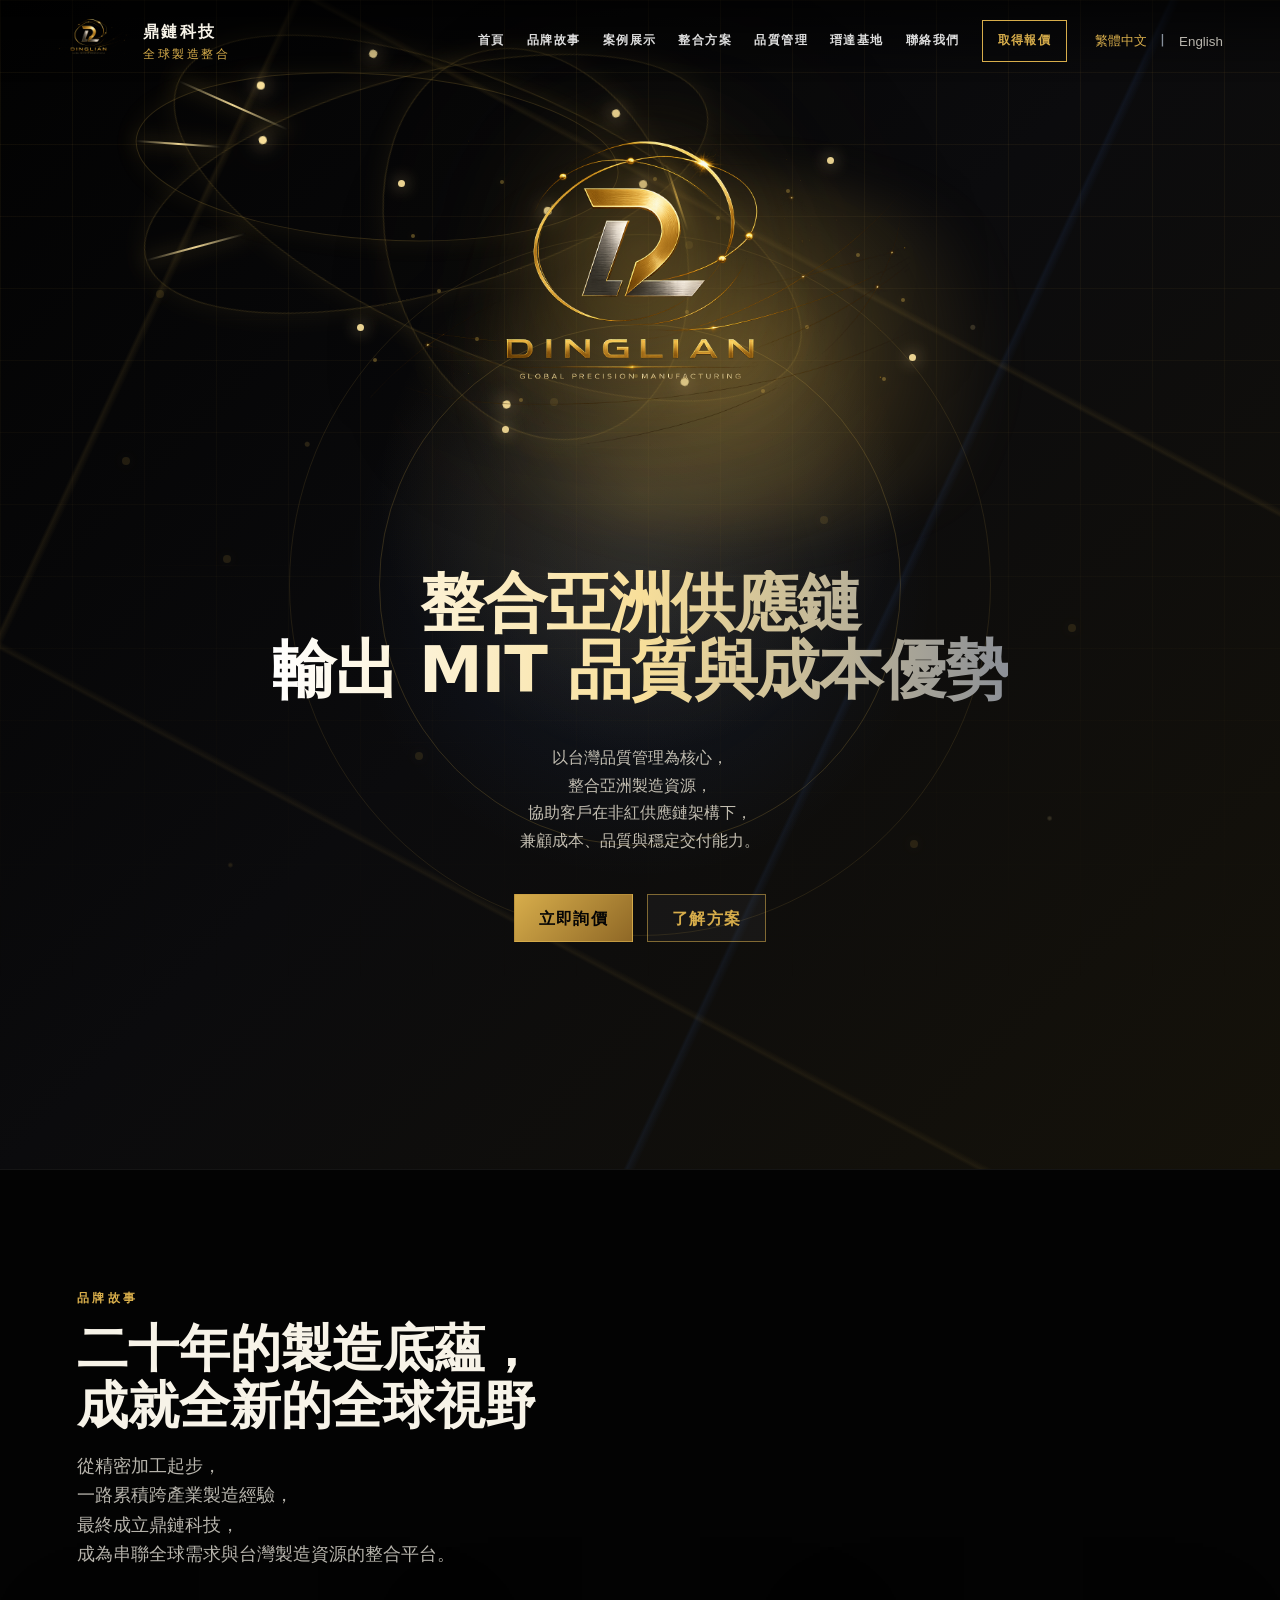
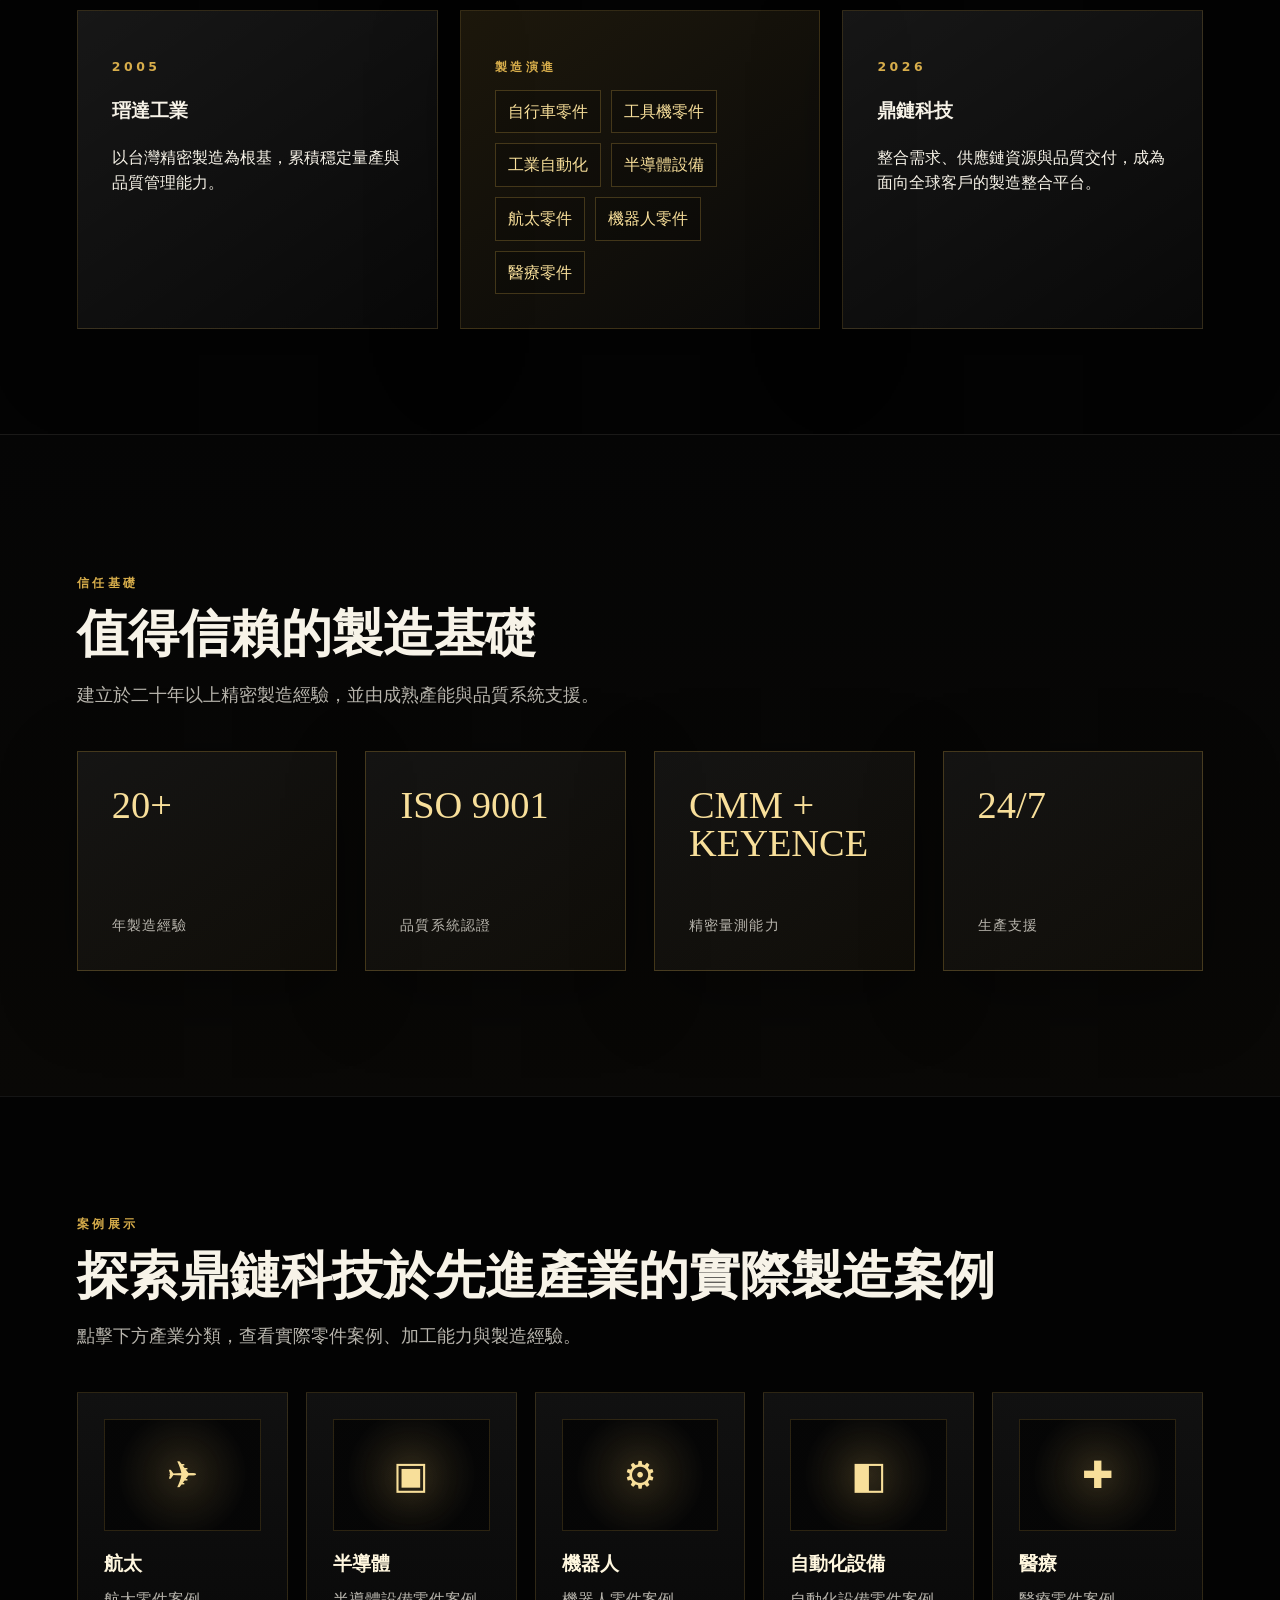
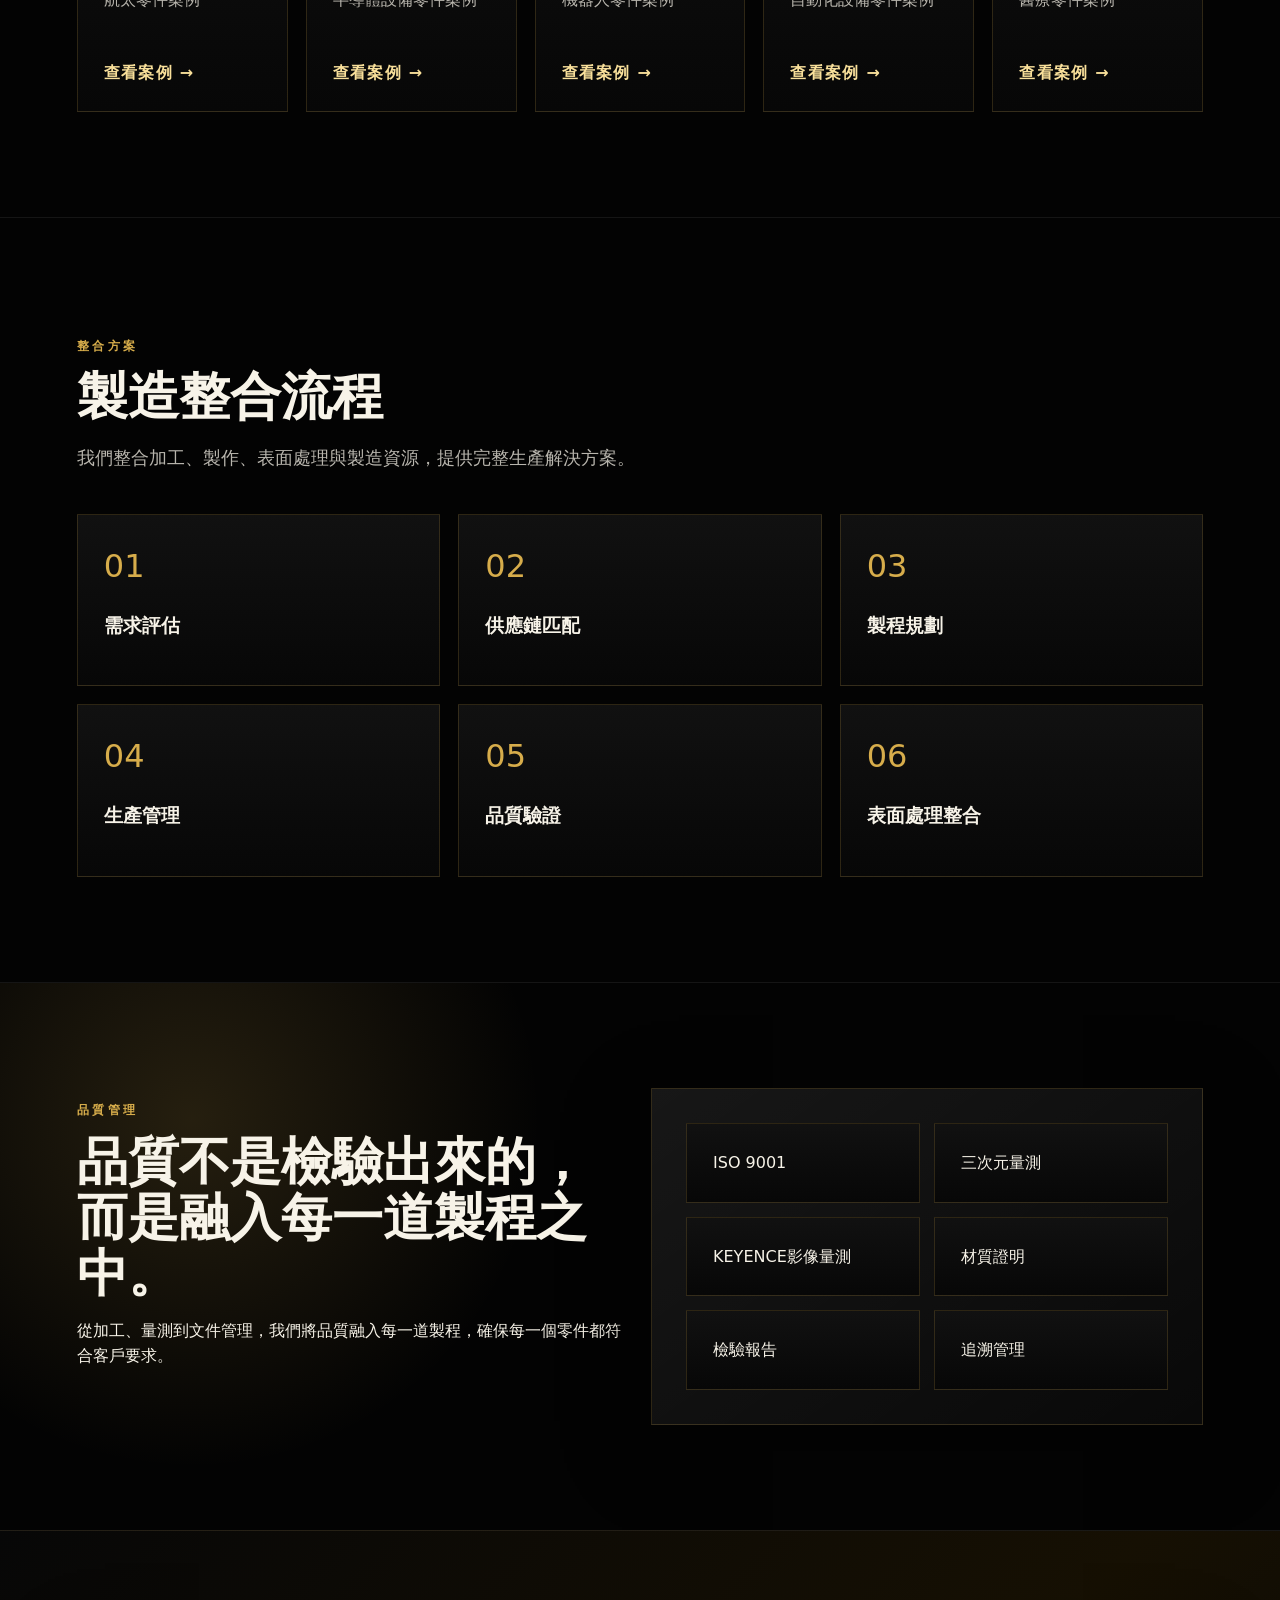
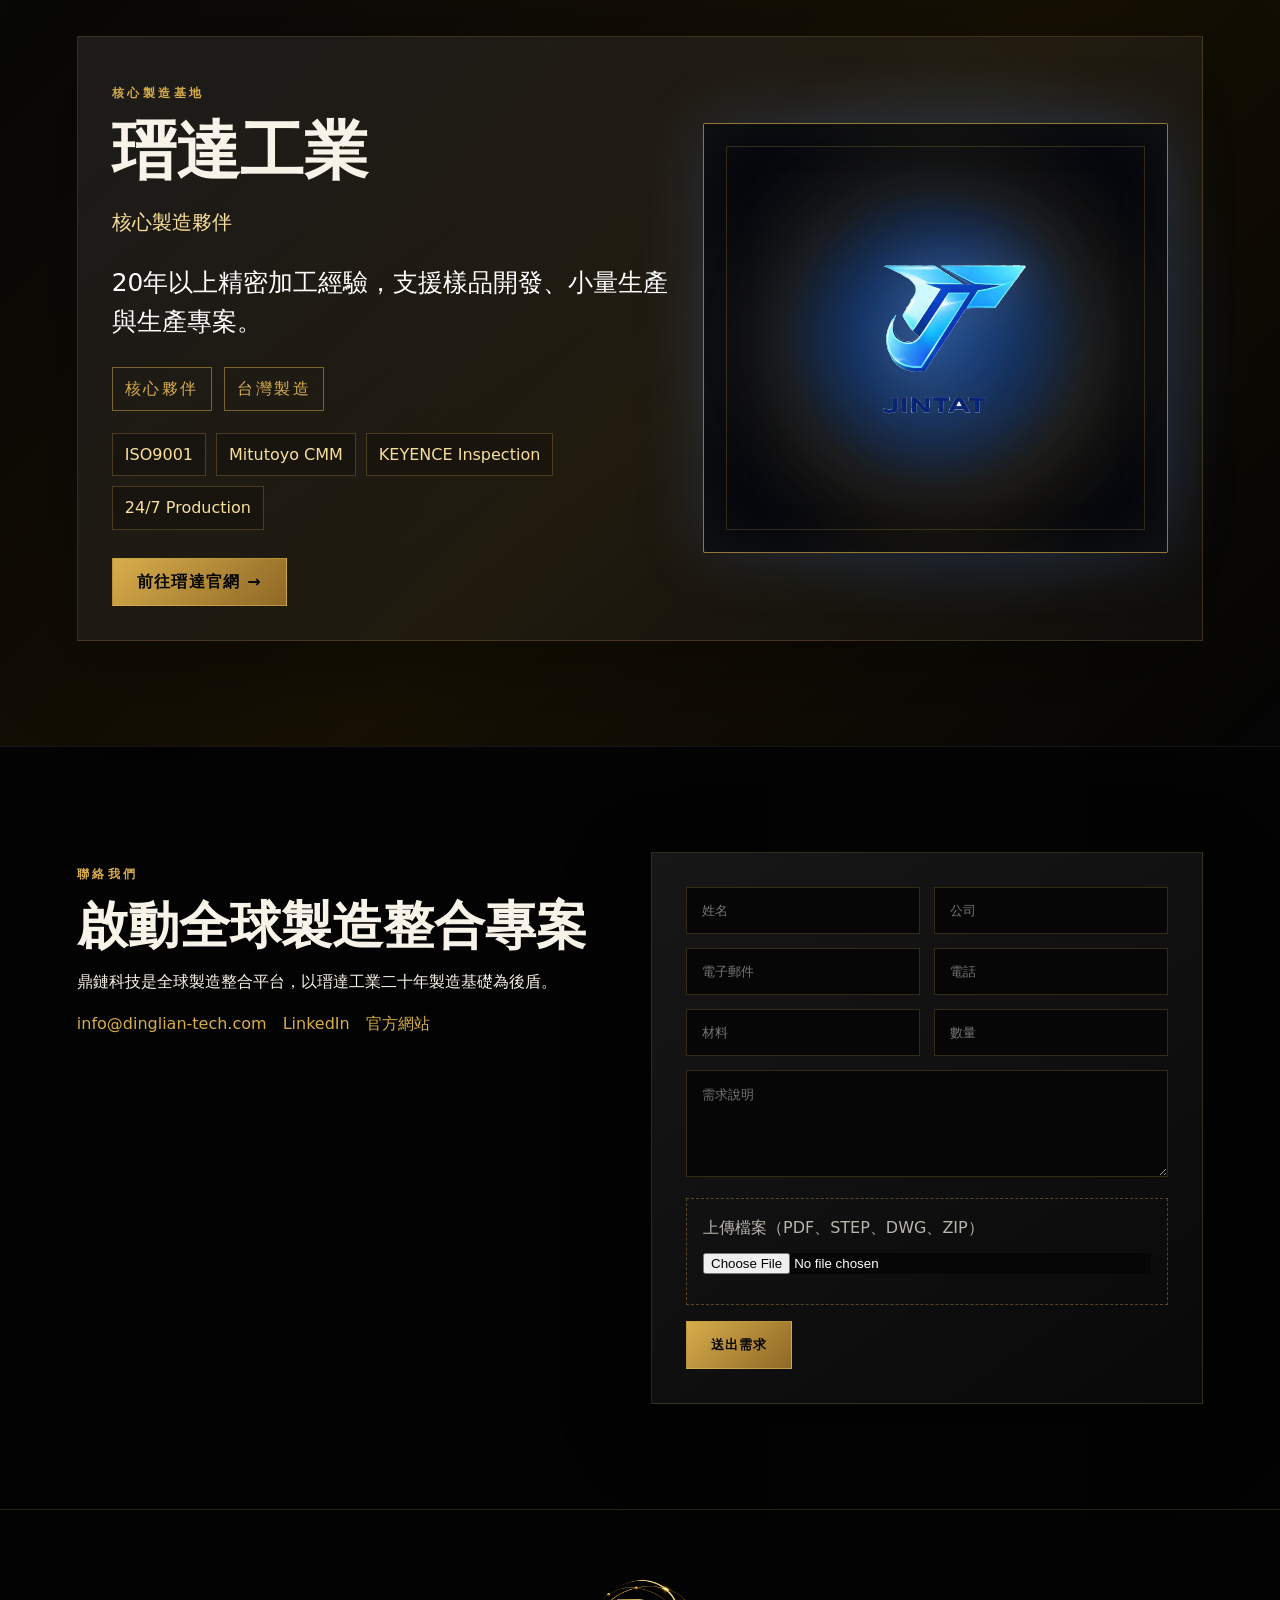
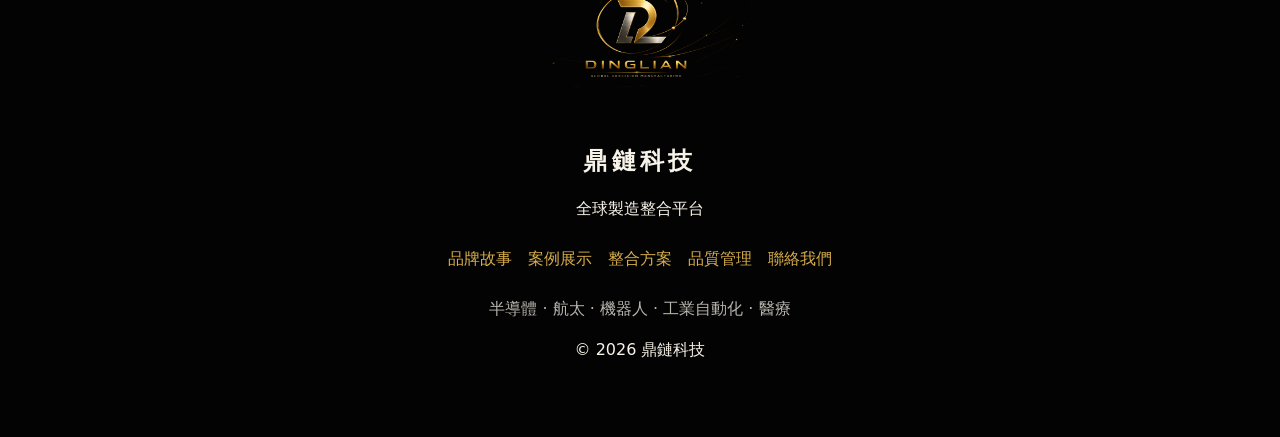
==== index.html @ c97a4f97 "Refine homepage hero logo focus" ====
<!doctype html>
<html lang="zh-Hant">
  <head>
    <meta charset="utf-8" />
    <meta name="viewport" content="width=device-width, initial-scale=1" />
    <title>DINGLIAN TECHNOLOGY | 全球製造整合平台</title>
    <meta
      name="description"
      content="Dinglian Technology is a 全球製造整合平台 connecting global demand with trusted Taiwan precision manufacturing resources for semiconductor, aerospace, robotics, automation and medical industries."
    />
    <meta
      name="keywords"
      content="Precision Manufacturing,Aerospace Components,Semiconductor Equipment Parts,Robotics Parts,CNC Machining,Manufacturing Partner,Taiwan Precision Manufacturing,Global Manufacturing Integration"
    />
    <meta
      property="og:title"
      content="DINGLIAN TECHNOLOGY | 全球製造整合平台"
    />
    <meta
      property="og:description"
      content="Dinglian integrates machining, forging, casting, surface treatment, assembly and quality management through a single project window."
    />
    <meta property="og:image" content="/dinglian-logo.png" />
    <link rel="icon" type="image/png" href="/dinglian-logo.png" />
    <link rel="apple-touch-icon" href="/dinglian-logo.png" />
    <link rel="stylesheet" href="styles.css" />
  </head>
  <body>
    <header class="site-header" id="siteHeader">
      <nav class="navbar" aria-label="Primary navigation">
        <a class="brand" href="#home" aria-label="Dinglian Technology home">
          <img
            src="dinglian-logo.png"
            alt="DINGLIAN TECHNOLOGY 鼎鏈科技 logo"
          />
          <span
            ><strong data-i18n="brand.name">鼎鏈科技</strong
            ><small data-i18n="brand.subname">全球製造整合</small></span
          >
        </a>
        <button
          class="nav-toggle"
          aria-label="Toggle navigation"
          aria-expanded="false"
        >
          ☰
        </button>
        <div class="nav-panel" id="navPanel">
          <a href="#home" data-i18n="nav.home">首頁</a>
          <a href="#story" data-i18n="nav.story">品牌故事</a>
          <a href="#industries" data-i18n="nav.industries">服務產業</a>
          <a href="#solutions" data-i18n="nav.solutions">整合方案</a>
          <a href="#quality" data-i18n="nav.quality">品質管理</a>
          <a href="#jintat-foundation" data-i18n="nav.jintat">瑨達基地</a>
          <a href="#contact" data-i18n="nav.contact">聯絡我們</a>
          <a class="quote-link" href="#contact" data-i18n="nav.quote"
            >取得報價</a
          >
          <div class="language-switcher" aria-label="Language switcher">
            <button class="lang active" data-lang="zh">繁體中文</button
            ><span>|</span><button class="lang" data-lang="en">English</button>
          </div>
        </div>
      </nav>
    </header>

    <main>
      <section class="hero" id="home">
        <div class="hero-grid"></div>
        <div class="network-lines" aria-hidden="true">
          <span></span><span></span><span></span><span></span><span></span
          ><i></i><i></i><i></i><i></i><i></i><i></i><i></i><i></i><i></i
          ><i></i>
        </div>
        <div class="orb orb-one"></div>
        <div class="orb orb-two"></div>
        <div class="hero-content hero-centered reveal">
          <div class="hero-emblem" aria-hidden="true">
            <div class="hero-glow"></div>
            <div class="orbit-ring orbit-ring-a"><span></span></div>
            <div class="orbit-ring orbit-ring-b"><span></span></div>
            <div class="orbit-ring orbit-ring-c"><span></span></div>
            <div class="orbit-ring orbit-ring-d"><span></span></div>
            <div class="logo-particles" aria-hidden="true">
              <span></span><span></span><span></span><span></span><span></span>
              <span></span><span></span><span></span><span></span><span></span>
              <span></span><span></span><span></span><span></span><span></span>
              <span></span><span></span><span></span>
            </div>
            <div class="hero-node node-a"></div>
            <div class="hero-node node-b"></div>
            <div class="hero-node node-c"></div>
            <div class="hero-node node-d"></div>
            <div class="hero-node node-e"></div>
            <img
              class="hero-logo"
              src="dinglian-logo.png"
              alt="DINGLIAN TECHNOLOGY 鼎鏈科技 official logo"
            />
          </div>
          <h1 data-i18n-html="hero.title">整合亞洲供應鏈<br />輸出 MIT 品質與成本優勢</h1>
          <p class="hero-subtitle" data-i18n-html="hero.subtitle">
            以台灣品質管理為核心，<br />整合亞洲製造資源，<br />協助客戶在非紅供應鏈架構下，<br />兼顧成本、品質與穩定交付能力。
          </p>
          <div class="hero-actions">
            <a class="btn btn-primary" href="#contact" data-i18n="hero.quote"
              >取得報價</a
            >
            <a
              class="btn btn-secondary"
              href="#solutions"
              data-i18n="hero.explore"
              >了解方案</a
            >
          </div>
        </div>
      </section>

      <section class="section story" id="story">
        <div class="section-heading reveal">
          <p class="eyebrow" data-i18n="label.story">品牌故事</p>
          <h2 data-i18n-html="story.title">
            二十年的製造底蘊，<br />成就全新的全球視野
          </h2>
          <p data-i18n-html="story.subtitle" class="section-subtitle">
            從精密加工起步，<br />一路累積跨產業製造經驗，<br />最終成立鼎鏈科技，<br />成為串聯全球需求與台灣製造資源的整合平台。
          </p>
        </div>
        <div class="story-cards">
          <article class="glass-panel reveal">
            <p class="eyebrow">2005</p>
            <h3 data-i18n="story.card1Title">瑨達工業</h3>
            <p data-i18n="story.card1">
              以台灣精密製造為根基，累積穩定量產與品質管理能力。
            </p>
          </article>
          <article class="glass-panel story-center reveal">
            <p class="eyebrow" data-i18n="story.centerLabel">製造演進</p>
            <div id="storyTags" class="tag-cloud"></div>
          </article>
          <article class="glass-panel reveal">
            <p class="eyebrow">2026</p>
            <h3 data-i18n="story.card3Title">鼎鏈科技</h3>
            <p data-i18n="story.card3">
              整合需求、供應鏈資源與品質交付，成為面向全球客戶的製造整合平台。
            </p>
          </article>
        </div>
      </section>

      <section class="section trust" id="trust">
        <div class="section-heading reveal">
          <p class="eyebrow" data-i18n="label.trust">信任基礎</p>
          <h2 data-i18n="trust.title">值得信賴的製造基礎</h2>
          <p class="section-subtitle" data-i18n="trust.subtitle">
            建立於二十年以上精密製造經驗，並由成熟產能與品質系統支援。
          </p>
        </div>
        <div class="trust-grid" id="trustGrid"></div>
      </section>
      <section class="section" id="industries">
        <div class="section-heading reveal">
          <p class="eyebrow" data-i18n="label.industries">案例展示</p>
          <h2 data-i18n="industries.title">
            探索鼎鏈科技於先進產業的實際製造案例
          </h2>
          <p class="section-subtitle" data-i18n="industries.copy">
            點擊下方產業分類，查看實際零件案例、加工能力與製造經驗。
          </p>
        </div>
        <div class="card-grid industries-grid" id="industriesGrid"></div>
      </section>
      <section class="section split" id="solutions">
        <div class="section-heading reveal">
          <p class="eyebrow" data-i18n="label.solutions">整合方案</p>
          <h2 data-i18n="solutions.title">製造整合流程</h2>
          <p class="section-subtitle" data-i18n="solutions.copy">
            我們整合加工、製作、表面處理與製造資源，提供完整生產解決方案。
          </p>
        </div>
        <div class="solution-grid" id="solutionGrid"></div>
      </section>
      <section class="section quality" id="quality">
        <div class="quality-copy reveal">
          <p class="eyebrow" data-i18n="label.quality">品質管理</p>
          <h2 data-i18n-html="quality.title">
            品質不是檢驗出來的，<br />而是融入每一道製程之中。
          </h2>
          <p data-i18n="quality.copy">
            從加工、量測到文件管理， 我們將品質融入每一道製程，
            確保每一個零件都符合客戶要求。
          </p>
        </div>
        <div class="quality-list reveal" id="qualityList"></div>
      </section>

      <section class="section base" id="jintat-foundation">
        <div class="base-inner reveal">
          <div class="base-copy">
            <p class="eyebrow" data-i18n="base.label">核心製造基地</p>
            <h2 data-i18n="base.name">瑨達工業</h2>
            <p class="base-subtitle" data-i18n="base.subtitle">
              鼎鏈科技核心製造夥伴
            </p>
            <p class="base-statement" data-i18n-html="base.statement">
              20年以上精密加工經驗，<br />支援樣品開發、小量生產與量產交付。
            </p>
            <div class="base-meta">
              <span data-i18n="base.est">核心夥伴</span
              ><span data-i18n="base.country">台灣製造</span>
            </div>
            <div class="base-badges" id="baseList"></div>
            <a
              class="btn btn-primary"
              href="https://reurl.cc/Ablp6E"
              target="_blank"
              rel="noopener"
              data-i18n="base.button"
              >了解瑨達工業 →</a
            >
          </div>
          <a
            class="base-logo-panel foundation-panel foundation-logo-showcase"
            href="https://reurl.cc/Ablp6E"
            target="_blank"
            rel="noopener"
            aria-label="Visit Jintat Foundation"
          >
            <img
              src="assets/images/jintat-logo.png"
              alt=""
              loading="lazy"
            />
          </a>
        </div>
      </section>
      <section class="section contact" id="contact">
        <div class="contact-copy reveal">
          <p class="eyebrow" data-i18n="label.contact">聯絡我們</p>
          <h2 data-i18n="contact.title">啟動全球製造整合專案</h2>
          <p data-i18n="contact.copy">
            鼎鏈科技是全球製造整合平台，以瑨達工業二十年製造基礎為後盾。
          </p>
          <div class="contact-links">
            <a href="mailto:info@dinglian-tech.com">info@dinglian-tech.com</a
            ><a href="https://www.linkedin.com/" target="_blank" rel="noopener"
              >LinkedIn</a
            ><a href="#home" data-i18n="contact.website">官方網站</a>
          </div>
        </div>
        <form class="quote-form reveal">
          <div class="form-row">
            <input required data-placeholder="form.name" /><input
              data-placeholder="form.company"
            />
          </div>
          <div class="form-row">
            <input type="email" required data-placeholder="form.email" /><input
              data-placeholder="form.phone"
            />
          </div>
          <div class="form-row">
            <input data-placeholder="form.material" /><input
              data-placeholder="form.quantity"
            />
          </div>
          <textarea rows="5" data-placeholder="form.message"></textarea
          ><label class="file-input"
            ><span data-i18n="form.upload">上傳檔案（PDF、STEP、DWG、ZIP）</span
            ><input type="file" accept=".pdf,.step,.stp,.dwg,.zip" /></label
          ><button
            class="btn btn-primary"
            type="submit"
            data-i18n="contact.submit"
          >
            送出需求
          </button>
        </form>
      </section>
    </main>
    <footer class="footer">
      <div>
        <img src="dinglian-logo.png" alt="DINGLIAN TECHNOLOGY 鼎鏈科技 logo" />
        <h2 data-i18n="footer.brand">鼎鏈科技</h2>
        <p data-i18n="footer.message">全球製造整合平台</p>
      </div>
      <nav class="footer-nav" aria-label="Footer navigation">
        <a href="#story" data-i18n="nav.story">品牌故事</a
        ><a href="#industries" data-i18n="nav.industries">服務產業</a
        ><a href="#solutions" data-i18n="nav.solutions">整合方案</a
        ><a href="#quality" data-i18n="nav.quality">品質管理</a
        ><a href="#contact" data-i18n="nav.contact">聯絡我們</a>
      </nav>
      <p class="footer-industries" data-i18n="footer.industries">
        半導體 · 航太 · 機器人 · 工業自動化 · 醫療
      </p>
      <p data-i18n="footer.copyright">© 2026 鼎鏈科技</p>
    </footer>
    <script src="script.js"></script>
  </body>
</html>
---- styles.css ----
:root {
  --black: #030303;
  --panel: #0b0b0d;
  --gold: #d7ad4b;
  --gold2: #f8df9a;
  --blue: #4e8cff;
  --steel: #87909c;
  --text: #f7f3e8;
  --muted: #b8b5ad;
}
* {
  box-sizing: border-box;
}
html {
  scroll-behavior: smooth;
}
body {
  margin: 0;
  background: var(--black);
  color: var(--text);
  font-family:
    Inter,
    ui-sans-serif,
    system-ui,
    -apple-system,
    "Noto Sans TC",
    "Microsoft JhengHei",
    sans-serif;
  line-height: 1.6;
}
a {
  color: inherit;
  text-decoration: none;
}
.site-header {
  position: fixed;
  inset: 0 0 auto;
  z-index: 50;
  transition: 0.35s;
  background: linear-gradient(180deg, rgba(0, 0, 0, 0.64), transparent);
}
.site-header.scrolled {
  background: rgba(0, 0, 0, 0.96);
  border-bottom: 1px solid rgba(215, 173, 75, 0.22);
  backdrop-filter: blur(18px);
}
.navbar {
  height: 82px;
  display: flex;
  align-items: center;
  justify-content: space-between;
  padding: 0 clamp(18px, 4vw, 64px);
}
.brand {
  display: flex;
  align-items: center;
  gap: 14px;
  letter-spacing: 0.14em;
}
.brand img {
  width: 54px;
  height: 54px;
  object-fit: contain;
}
.brand small {
  display: block;
  color: var(--gold);
  font-size: 0.72rem;
  letter-spacing: 0.22em;
}
.nav-panel {
  display: flex;
  align-items: center;
  gap: 22px;
  font-size: 0.75rem;
  font-weight: 700;
  letter-spacing: 0.12em;
}
.nav-panel a {
  color: #ddd;
  transition: 0.2s;
}
.nav-panel a:hover,
.quote-link {
  color: var(--gold) !important;
}
.quote-link {
  border: 1px solid var(--gold);
  padding: 10px 15px;
}
.language-switcher {
  display: flex;
  gap: 7px;
  align-items: center;
  color: var(--steel);
}
.lang {
  border: 0;
  background: transparent;
  color: var(--muted);
  cursor: pointer;
}
.lang.active {
  color: var(--gold);
}
.nav-toggle {
  display: none;
}
.hero {
  min-height: 100vh;
  position: relative;
  display: grid;
  grid-template-columns: 1.02fr 0.98fr;
  align-items: center;
  overflow: hidden;
  padding: 130px clamp(22px, 6vw, 92px) 70px;
  background:
    radial-gradient(
      circle at 78% 38%,
      rgba(78, 140, 255, 0.12),
      transparent 22%
    ),
    radial-gradient(
      circle at 74% 50%,
      rgba(215, 173, 75, 0.2),
      transparent 31%
    ),
    linear-gradient(135deg, #020202 0%, #0b0b0d 48%, #15120a 100%);
}
.hero-grid {
  position: absolute;
  inset: 0;
  background-image:
    linear-gradient(rgba(215, 173, 75, 0.07) 1px, transparent 1px),
    linear-gradient(90deg, rgba(215, 173, 75, 0.07) 1px, transparent 1px);
  background-size: 72px 72px;
  mask-image: linear-gradient(to bottom, black, transparent 86%);
}
.network-lines {
  position: absolute;
  inset: 8% 3% 7% 38%;
  opacity: 0.9;
}
.network-lines span {
  position: absolute;
  height: 1px;
  background: linear-gradient(
    90deg,
    transparent,
    rgba(215, 173, 75, 0.75),
    rgba(78, 140, 255, 0.38),
    transparent
  );
  transform-origin: left;
  animation: flow 6s linear infinite;
}
.network-lines span:nth-child(1) {
  width: 56%;
  top: 23%;
  left: 6%;
  transform: rotate(18deg);
}
.network-lines span:nth-child(2) {
  width: 68%;
  top: 48%;
  left: 0;
  transform: rotate(-8deg);
  animation-delay: -2s;
}
.network-lines span:nth-child(3) {
  width: 48%;
  top: 66%;
  left: 22%;
  transform: rotate(22deg);
  animation-delay: -4s;
}
.network-lines span:nth-child(4) {
  width: 44%;
  top: 36%;
  left: 38%;
  transform: rotate(62deg);
  animation-delay: -1s;
}
.network-lines i {
  position: absolute;
  width: 8px;
  height: 8px;
  border-radius: 50%;
  background: var(--gold);
  box-shadow:
    0 0 18px var(--gold),
    0 0 30px rgba(78, 140, 255, 0.42);
}
.network-lines i:nth-of-type(1) {
  top: 20%;
  left: 7%;
}
.network-lines i:nth-of-type(2) {
  top: 31%;
  left: 42%;
}
.network-lines i:nth-of-type(3) {
  top: 47%;
  left: 13%;
}
.network-lines i:nth-of-type(4) {
  top: 43%;
  left: 66%;
}
.network-lines i:nth-of-type(5) {
  top: 67%;
  left: 30%;
}
.network-lines i:nth-of-type(6) {
  top: 76%;
  left: 74%;
}
@keyframes flow {
  0% {
    filter: brightness(0.8);
    opacity: 0.42;
  }
  50% {
    filter: brightness(1.7);
    opacity: 1;
  }
  100% {
    filter: brightness(0.8);
    opacity: 0.42;
  }
}
.orb {
  position: absolute;
  border: 1px solid rgba(215, 173, 75, 0.2);
  border-radius: 50%;
}
.orb-one {
  width: 42vw;
  height: 42vw;
  right: -12vw;
  top: 12vh;
}
.orb-two {
  width: 24vw;
  height: 24vw;
  left: 52vw;
  bottom: 8vh;
}
.hero-content,
.hero-visual,
.section {
  position: relative;
}
.hero-logo {
  width: min(360px, 54vw);
  filter: drop-shadow(0 0 34px rgba(215, 173, 75, 0.28));
  margin-bottom: 22px;
}
.eyebrow {
  color: var(--gold);
  letter-spacing: 0.28em;
  text-transform: uppercase;
  font-size: 0.78rem;
  font-weight: 800;
}
.hero h1 {
  max-width: 900px;
  font-size: clamp(3rem, 6.6vw, 7.4rem);
  line-height: 0.92;
  margin: 12px 0;
  background: linear-gradient(90deg, #fff, var(--gold2), #8b8f96);
  -webkit-background-clip: text;
  color: transparent;
}
.hero-subtitle {
  font-size: clamp(1.05rem, 1.55vw, 1.45rem);
  color: #ddd;
  max-width: 720px;
}
.btn {
  display: inline-flex;
  align-items: center;
  justify-content: center;
  min-height: 48px;
  padding: 0 24px;
  border: 1px solid rgba(215, 173, 75, 0.55);
  font-weight: 800;
  letter-spacing: 0.08em;
  text-transform: uppercase;
}
.btn-primary {
  background: linear-gradient(135deg, var(--gold), #8f6826);
  color: #050505;
}
.btn-secondary {
  background: rgba(255, 255, 255, 0.04);
  color: var(--gold);
}
.hero-actions {
  display: flex;
  gap: 14px;
  flex-wrap: wrap;
}
.network-core {
  width: min(440px, 80vw);
  aspect-ratio: 1;
  border: 1px solid rgba(215, 173, 75, 0.35);
  border-radius: 50%;
  background: radial-gradient(
    circle,
    rgba(215, 173, 75, 0.18),
    rgba(255, 255, 255, 0.03) 38%,
    rgba(78, 140, 255, 0.06)
  );
  box-shadow:
    inset 0 0 90px rgba(215, 173, 75, 0.12),
    0 0 80px rgba(0, 0, 0, 0.8);
  display: grid;
  place-items: center;
}
.network-core span {
  position: absolute;
  border: 1px solid rgba(215, 173, 75, 0.34);
  border-radius: 50%;
  inset: 12%;
}
.network-core span:nth-child(2) {
  inset: 27%;
  border-color: rgba(78, 140, 255, 0.32);
}
.network-core span:nth-child(3) {
  inset: 43%;
  background: var(--gold);
  box-shadow: 0 0 30px var(--gold);
}
.network-core span:nth-child(4) {
  width: 72%;
  height: 1px;
  background: linear-gradient(90deg, transparent, var(--gold), transparent);
  border: 0;
  transform: rotate(28deg);
}
.spec {
  position: absolute;
  color: var(--gold2);
  font-size: 0.75rem;
  letter-spacing: 0.18em;
}
.spec-a {
  top: 24%;
  right: 8%;
}
.spec-b {
  bottom: 25%;
  right: 4%;
}
.spec-c {
  left: 5%;
  bottom: 34%;
}
.section {
  padding: 105px clamp(22px, 6vw, 92px);
  border-top: 1px solid rgba(255, 255, 255, 0.07);
}
.section-heading {
  max-width: 920px;
  margin-bottom: 42px;
}
.section h2 {
  font-size: clamp(2rem, 4vw, 4rem);
  line-height: 1.1;
  margin: 0;
}
.section-subtitle {
  color: var(--muted);
  font-size: 1.14rem;
  max-width: 760px;
}
.story-cards,
.contact,
.quality,
.base-inner {
  display: grid;
  grid-template-columns: repeat(3, 1fr);
  gap: 22px;
}
.glass-panel,
.quality-list,
.quote-form,
.base-inner {
  background: linear-gradient(
    145deg,
    rgba(255, 255, 255, 0.08),
    rgba(255, 255, 255, 0.025)
  );
  border: 1px solid rgba(215, 173, 75, 0.18);
  box-shadow: 0 24px 80px rgba(0, 0, 0, 0.35);
  padding: 34px;
}
.story-center {
  background: linear-gradient(
    145deg,
    rgba(215, 173, 75, 0.12),
    rgba(255, 255, 255, 0.025)
  );
}
.tag-cloud {
  display: flex;
  flex-wrap: wrap;
  gap: 10px;
}
.tag-cloud span,
.base-badges span {
  border: 1px solid rgba(215, 173, 75, 0.26);
  color: var(--gold2);
  padding: 8px 12px;
  background: rgba(0, 0, 0, 0.22);
}
.trust {
  background: linear-gradient(180deg, #050505, #090806);
}
.trust-grid,
.card-grid,
.solution-grid,
.gallery-grid {
  display: grid;
  grid-template-columns: repeat(4, 1fr);
  gap: 18px;
}
.trust-card,
.industry-card,
.solution-card,
.gallery-card,
.process-step,
.quality-item {
  border: 1px solid rgba(215, 173, 75, 0.18);
  background: linear-gradient(180deg, #111, #070707);
  padding: 26px;
  min-height: 170px;
  position: relative;
  overflow: hidden;
}
.trust-card {
  min-height: 180px;
  display: flex;
  flex-direction: column;
  justify-content: space-between;
}
.trust-card strong {
  font-size: clamp(2rem, 3vw, 3.2rem);
  color: var(--gold2);
  line-height: 1;
}
.trust-card span {
  color: var(--muted);
  letter-spacing: 0.08em;
  text-transform: uppercase;
}
.card-grid {
  grid-template-columns: repeat(5, 1fr);
}
.industry-card:before,
.gallery-card:before {
  content: "";
  position: absolute;
  inset: auto -20% -40% 20%;
  height: 90px;
  background: linear-gradient(
    90deg,
    transparent,
    rgba(215, 173, 75, 0.18),
    transparent
  );
  transform: rotate(-12deg);
}
.icon {
  font-size: 2rem;
  color: var(--gold);
}
.muted {
  color: var(--muted);
}
.solution-grid {
  grid-template-columns: repeat(3, 1fr);
}
.quality {
  grid-template-columns: 1fr 1fr;
  background: radial-gradient(
    circle at 15% 25%,
    rgba(215, 173, 75, 0.16),
    transparent 30%
  );
}
.quality-list {
  display: grid;
  grid-template-columns: repeat(2, 1fr);
  gap: 14px;
}
.quality-item {
  min-height: auto;
}
.base {
  background:
    radial-gradient(
      circle at 75% 50%,
      rgba(78, 140, 255, 0.18),
      transparent 28%
    ),
    linear-gradient(135deg, #070707, #161003 55%, #050505);
}
.base-inner {
  grid-template-columns: 1.1fr 0.9fr;
  align-items: center;
  max-width: 1180px;
  margin: auto;
}
.base-copy h2 {
  font-size: clamp(2.8rem, 5vw, 5.2rem);
}
.base-subtitle {
  color: var(--gold2);
  font-size: 1.25rem;
}
.base-statement {
  font-size: 1.55rem;
  color: #fff;
}
.base-meta {
  display: flex;
  gap: 12px;
  margin: 22px 0;
}
.base-meta span {
  border: 1px solid rgba(215, 173, 75, 0.5);
  padding: 8px 12px;
  color: var(--gold);
  letter-spacing: 0.16em;
}
.base-badges {
  display: flex;
  gap: 10px;
  flex-wrap: wrap;
  margin-bottom: 28px;
}
.base-logo-panel {
  border: 1px solid rgba(215, 173, 75, 0.42);
  background: linear-gradient(
    145deg,
    rgba(8, 14, 28, 0.88),
    rgba(255, 255, 255, 0.035)
  );
  box-shadow:
    0 0 70px rgba(78, 140, 255, 0.18),
    inset 0 0 60px rgba(215, 173, 75, 0.08);
  padding: 44px;
  text-align: center;
}
.base-logo-panel img {
  width: min(330px, 70%);
  filter: drop-shadow(0 0 28px rgba(78, 140, 255, 0.35));
}
.gallery-grid {
  grid-template-columns: repeat(4, 1fr);
}
.gallery-card {
  min-height: 230px;
  display: flex;
  align-items: end;
}
.process-track {
  display: grid;
  grid-template-columns: repeat(7, 1fr);
  gap: 12px;
}
.process-step {
  min-height: 150px;
}
.process-step strong {
  display: block;
  color: var(--gold);
  font-size: 1.8rem;
}
.contact {
  grid-template-columns: 1fr 1fr;
}
.contact-links,
.footer-nav {
  display: flex;
  gap: 16px;
  flex-wrap: wrap;
}
.contact-links a,
.footer-nav a {
  color: var(--gold);
}
input,
textarea {
  width: 100%;
  background: #060606;
  border: 1px solid rgba(215, 173, 75, 0.22);
  color: #fff;
  padding: 15px;
  margin-bottom: 14px;
}
.form-row {
  display: grid;
  grid-template-columns: 1fr 1fr;
  gap: 14px;
}
.file-input {
  display: block;
  border: 1px dashed rgba(215, 173, 75, 0.36);
  padding: 16px;
  margin-bottom: 16px;
  color: var(--muted);
}
.file-input input {
  margin-top: 12px;
  border: 0;
  padding: 0;
}
.footer {
  text-align: center;
  padding: 58px 20px;
  border-top: 1px solid rgba(215, 173, 75, 0.18);
  background: #030303;
}
.footer img {
  width: 96px;
}
.footer h2 {
  letter-spacing: 0.18em;
  margin-bottom: 0;
}
.footer-nav {
  justify-content: center;
  margin: 24px 0;
}
.footer-industries {
  color: var(--muted);
}
.reveal {
  opacity: 0;
  transform: translateY(24px);
  transition:
    opacity 0.7s,
    transform 0.7s;
}
.reveal.visible {
  opacity: 1;
  transform: none;
}
@media (max-width: 1050px) {
  .nav-toggle {
    display: block;
    background: transparent;
    color: var(--gold);
    border: 1px solid var(--gold);
    font-size: 1.4rem;
  }
  .nav-panel {
    position: absolute;
    top: 82px;
    left: 0;
    right: 0;
    background: #050505;
    display: none;
    flex-direction: column;
    padding: 24px;
  }
  .nav-panel.open {
    display: flex;
  }
  .hero,
  .quality,
  .contact,
  .base-inner {
    grid-template-columns: 1fr;
  }
  .story-cards,
  .trust-grid,
  .card-grid,
  .gallery-grid {
    grid-template-columns: repeat(2, 1fr);
  }
  .solution-grid,
  .process-track {
    grid-template-columns: repeat(2, 1fr);
  }
  .network-lines {
    inset: 30% 2% 5% 5%;
    opacity: 0.45;
  }
}
@media (max-width: 640px) {
  .navbar {
    height: 72px;
  }
  .brand span {
    display: none;
  }
  .hero {
    padding-top: 110px;
  }
  .story-cards,
  .trust-grid,
  .card-grid,
  .solution-grid,
  .gallery-grid,
  .process-track,
  .quality-list,
  .form-row {
    grid-template-columns: 1fr;
  }
  .section {
    padding: 76px 20px;
  }
  .hero-logo {
    width: 240px;
  }
  .network-core {
    width: 72vw;
  }
  .language-switcher {
    margin-top: 8px;
  }
}

/* V6 brand restoration refinements */
.hero {
  display: flex;
  align-items: center;
  justify-content: center;
  text-align: center;
  min-height: 100vh;
  background:
    radial-gradient(
      circle at 50% 42%,
      rgba(215, 173, 75, 0.2),
      transparent 28%
    ),
    radial-gradient(
      circle at 50% 50%,
      rgba(78, 140, 255, 0.1),
      transparent 34%
    ),
    linear-gradient(135deg, #020202 0%, #0b0b0d 48%, #15120a 100%);
}
.hero-centered {
  width: min(1120px, 94vw);
  margin: auto;
  display: flex;
  flex-direction: column;
  align-items: center;
  z-index: 3;
}
.hero-logo {
  width: clamp(300px, 38vh, 460px);
  max-width: 78vw;
  margin-bottom: 18px;
}
.hero h1 {
  font-size: clamp(2.8rem, 6vw, 6.8rem);
  text-transform: none;
}
.hero-subtitle {
  max-width: 720px;
  font-size: clamp(1.15rem, 1.7vw, 1.55rem);
}
.hero-actions {
  justify-content: center;
}
.network-lines {
  inset: 8% 6%;
  opacity: 0.95;
}
.network-lines span:nth-child(5) {
  position: absolute;
  width: 62%;
  top: 58%;
  left: 18%;
  transform: rotate(-38deg);
  height: 1px;
  background: linear-gradient(
    90deg,
    transparent,
    rgba(215, 173, 75, 0.62),
    rgba(78, 140, 255, 0.25),
    transparent
  );
  animation: flow 7s linear infinite;
}
.network-lines i:nth-of-type(7) {
  top: 15%;
  left: 54%;
}
.network-lines i:nth-of-type(8) {
  top: 83%;
  left: 45%;
}
.network-lines i:nth-of-type(9) {
  top: 54%;
  left: 88%;
}
.network-lines i:nth-of-type(10) {
  top: 37%;
  left: 4%;
}
.orb-one {
  width: 58vh;
  height: 58vh;
  right: auto;
  left: 50%;
  top: 50%;
  transform: translate(-50%, -50%);
}
.orb-two {
  width: 78vh;
  height: 78vh;
  left: 50%;
  bottom: auto;
  top: 50%;
  transform: translate(-50%, -50%);
  border-color: rgba(215, 173, 75, 0.12);
}
.trust {
  padding-top: 125px;
  padding-bottom: 125px;
}
.trust-grid {
  gap: 28px;
}
.trust-card {
  min-height: 220px;
  padding: 34px;
  border-color: rgba(215, 173, 75, 0.26);
  background: linear-gradient(
    145deg,
    rgba(255, 255, 255, 0.055),
    rgba(215, 173, 75, 0.035)
  );
  box-shadow: 0 22px 70px rgba(0, 0, 0, 0.35);
}
.trust-card strong {
  font-family: Georgia, serif;
  font-weight: 500;
}
.trust-card span {
  font-size: 0.86rem;
}
.base-logo-panel {
  background:
    radial-gradient(
      circle at 50% 42%,
      rgba(78, 140, 255, 0.2),
      transparent 38%
    ),
    linear-gradient(145deg, rgba(5, 8, 16, 0.96), rgba(18, 15, 8, 0.88));
  border: 1px solid rgba(215, 173, 75, 0.58);
  border-radius: 2px;
}
.base-logo-panel img {
  mix-blend-mode: screen;
  background: transparent;
}
@media (max-width: 1050px) {
  .hero {
    display: flex;
  }
  .hero-logo {
    width: min(380px, 72vw);
  }
}

/* V7 hero-only restoration: premium global orbit animation */
.hero {
  min-height: 118vh;
  padding-top: 150px;
  padding-bottom: 110px;
  isolation: isolate;
}
.hero::before,
.hero::after {
  content: "";
  position: absolute;
  inset: 0;
  pointer-events: none;
  z-index: 1;
}
.hero::before {
  background:
    radial-gradient(
      circle at 24% 38%,
      rgba(215, 173, 75, 0.16) 0 2px,
      transparent 3px
    ),
    radial-gradient(
      circle at 76% 28%,
      rgba(248, 223, 154, 0.16) 0 2px,
      transparent 3px
    ),
    radial-gradient(
      circle at 18% 74%,
      rgba(215, 173, 75, 0.13) 0 1px,
      transparent 3px
    ),
    radial-gradient(
      circle at 82% 70%,
      rgba(248, 223, 154, 0.15) 0 1px,
      transparent 3px
    );
  animation: particleDrift 18s ease-in-out infinite alternate;
}
.hero::after {
  background:
    linear-gradient(
      115deg,
      transparent 16%,
      rgba(215, 173, 75, 0.13) 16.2%,
      transparent 16.6%,
      transparent 64%,
      rgba(78, 140, 255, 0.1) 64.2%,
      transparent 64.7%
    ),
    linear-gradient(
      28deg,
      transparent 28%,
      rgba(215, 173, 75, 0.1) 28.2%,
      transparent 28.55%,
      transparent 72%,
      rgba(215, 173, 75, 0.12) 72.2%,
      transparent 72.55%
    );
  opacity: 0.72;
  animation: networkBreath 12s ease-in-out infinite;
}
.hero-centered {
  padding-top: clamp(34px, 6vh, 74px);
}
.hero-emblem {
  width: clamp(480px, 62vh, 740px);
  max-width: min(90vw, 760px);
  aspect-ratio: 1;
  position: relative;
  display: grid;
  place-items: center;
  margin: clamp(12px, 3vh, 34px) auto clamp(18px, 3vh, 34px);
  z-index: 4;
}
.hero-glow {
  position: absolute;
  inset: 17%;
  border-radius: 50%;
  background: radial-gradient(
    circle,
    rgba(215, 173, 75, 0.34),
    rgba(215, 173, 75, 0.08) 44%,
    transparent 70%
  );
  filter: blur(18px);
  animation: logoAura 5.8s ease-in-out infinite;
}
.hero-emblem .hero-logo {
  width: 61%;
  max-width: none;
  margin: 0;
  position: relative;
  z-index: 5;
  filter: drop-shadow(0 0 34px rgba(215, 173, 75, 0.42))
    drop-shadow(0 0 62px rgba(0, 0, 0, 0.8));
}
.orbit-ring {
  position: absolute;
  border: 1px solid rgba(215, 173, 75, 0.28);
  border-radius: 50%;
  transform-style: preserve-3d;
  z-index: 2;
}
.orbit-ring::before,
.orbit-ring::after {
  content: "";
  position: absolute;
  width: 8px;
  height: 8px;
  border-radius: 50%;
  background: var(--gold2);
  box-shadow:
    0 0 18px rgba(248, 223, 154, 0.95),
    0 0 38px rgba(215, 173, 75, 0.45);
  animation: nodePulse 3.8s ease-in-out infinite;
}
.orbit-ring::before {
  top: 9%;
  left: 24%;
}
.orbit-ring::after {
  right: 13%;
  bottom: 22%;
  animation-delay: -1.7s;
}
.orbit-ring span {
  position: absolute;
  top: 50%;
  left: -2px;
  width: 18%;
  height: 2px;
  border-radius: 999px;
  background: linear-gradient(
    90deg,
    transparent,
    rgba(248, 223, 154, 0.95),
    transparent
  );
  box-shadow: 0 0 18px rgba(215, 173, 75, 0.62);
  animation: lightTravel 4.8s linear infinite;
}
.orbit-ring-a {
  inset: 6%;
  transform: rotateX(64deg) rotateZ(-18deg);
  animation: orbitRotateA 28s linear infinite;
}
.orbit-ring-b {
  inset: 13%;
  border-color: rgba(248, 223, 154, 0.2);
  transform: rotateX(58deg) rotateY(18deg) rotateZ(34deg);
  animation: orbitRotateB 34s linear infinite reverse;
}
.orbit-ring-b span {
  animation-duration: 6.2s;
  animation-delay: -2s;
}
.orbit-ring-c {
  inset: 22%;
  border-color: rgba(78, 140, 255, 0.16);
  transform: rotateX(68deg) rotateY(-22deg) rotateZ(74deg);
  animation: orbitRotateC 42s linear infinite;
}
.orbit-ring-c span {
  animation-duration: 7.4s;
  animation-delay: -3.1s;
}
.hero-node {
  position: absolute;
  width: 7px;
  height: 7px;
  border-radius: 50%;
  background: rgba(248, 223, 154, 0.95);
  box-shadow:
    0 0 16px rgba(248, 223, 154, 0.9),
    0 0 34px rgba(215, 173, 75, 0.38);
  z-index: 3;
  animation: nodePulse 4.4s ease-in-out infinite;
}
.node-a {
  top: 18%;
  left: 15%;
}
.node-b {
  top: 12%;
  right: 22%;
  animation-delay: -1.1s;
}
.node-c {
  right: 10%;
  bottom: 34%;
  animation-delay: -2.4s;
}
.node-d {
  bottom: 15%;
  left: 30%;
  animation-delay: -3.2s;
}
.node-e {
  left: 9%;
  bottom: 42%;
  animation-delay: -1.8s;
}
.network-lines i {
  animation: nodePulse 4.8s ease-in-out infinite;
}
.network-lines span {
  animation-name: flow, lineDrift;
  animation-duration: 6s, 16s;
  animation-timing-function: linear, ease-in-out;
  animation-iteration-count: infinite;
  animation-direction: normal, alternate;
}
@keyframes orbitRotateA {
  from {
    transform: rotateX(64deg) rotateZ(-18deg);
  }
  to {
    transform: rotateX(64deg) rotateZ(342deg);
  }
}
@keyframes orbitRotateB {
  from {
    transform: rotateX(58deg) rotateY(18deg) rotateZ(34deg);
  }
  to {
    transform: rotateX(58deg) rotateY(18deg) rotateZ(394deg);
  }
}
@keyframes orbitRotateC {
  from {
    transform: rotateX(68deg) rotateY(-22deg) rotateZ(74deg);
  }
  to {
    transform: rotateX(68deg) rotateY(-22deg) rotateZ(434deg);
  }
}
@keyframes lightTravel {
  from {
    transform: rotate(0deg) translateX(0);
    opacity: 0.2;
  }
  45% {
    opacity: 1;
  }
  to {
    transform: rotate(360deg) translateX(0);
    opacity: 0.2;
  }
}
@keyframes nodePulse {
  0%,
  100% {
    transform: scale(0.72);
    opacity: 0.45;
  }
  50% {
    transform: scale(1.18);
    opacity: 1;
  }
}
@keyframes logoAura {
  0%,
  100% {
    opacity: 0.58;
    transform: scale(0.98);
  }
  50% {
    opacity: 0.9;
    transform: scale(1.04);
  }
}
@keyframes particleDrift {
  from {
    transform: translate3d(-1.2%, 0.6%, 0);
    opacity: 0.54;
  }
  to {
    transform: translate3d(1.4%, -1%, 0);
    opacity: 0.9;
  }
}
@keyframes networkBreath {
  0%,
  100% {
    opacity: 0.34;
  }
  50% {
    opacity: 0.74;
  }
}
@keyframes lineDrift {
  from {
    margin-left: -8px;
  }
  to {
    margin-left: 12px;
  }
}
@media (max-width: 1050px) {
  .hero {
    min-height: 112vh;
  }
  .hero-emblem {
    width: min(620px, 92vw);
  }
}
@media (max-width: 640px) {
  .hero {
    min-height: 108vh;
    padding-top: 116px;
  }
  .hero-emblem {
    width: min(430px, 94vw);
    margin-top: 8px;
  }
}

/* Critical hero logo fix: enlarge only the logo image, keep orbit scale unchanged */
.hero-emblem {
  margin: clamp(36px, 6vh, 84px) auto clamp(-8px, 0.4vh, 6px);
}
.hero-emblem .hero-logo {
  width: 118%;
}

/* Critical V8 fix: force the actual logo image to desktop focal-point height only */
.hero-emblem .hero-logo {
  width: auto;
  height: clamp(280px, 32vh, 350px);
  max-width: none;
  transform: translateY(36px);
}
.hero-emblem {
  margin-bottom: clamp(-56px, -4vh, -32px);
}

/* Jintat Foundation logo presentation refinement */
.base-logo-panel {
  position: relative;
  overflow: hidden;
  border: 1px solid rgba(215, 173, 75, 0.68);
  background:
    radial-gradient(
      circle at 50% 46%,
      rgba(78, 140, 255, 0.24),
      transparent 42%
    ),
    linear-gradient(145deg, rgba(4, 7, 14, 0.98), rgba(16, 12, 5, 0.92));
}
.base-logo-panel::before {
  content: "";
  position: absolute;
  inset: 18%;
  border-radius: 50%;
  background: rgba(78, 140, 255, 0.16);
  filter: blur(32px);
  pointer-events: none;
}
.base-logo-panel img {
  position: relative;
  z-index: 1;
  width: min(360px, 76%);
  max-height: 230px;
  object-fit: contain;
  background: transparent;
  border: 0;
  mix-blend-mode: normal;
  filter: drop-shadow(0 0 30px rgba(78, 140, 255, 0.3))
    drop-shadow(0 0 18px rgba(215, 173, 75, 0.18));
}

/* V9 brand-first hero refinement: logo image dominance without enlarging orbits */
.hero {
  padding-top: 112px;
  padding-bottom: 92px;
}
.hero-centered {
  padding-top: 0;
}
.hero-emblem {
  margin: clamp(10px, 2vh, 24px) auto clamp(-30px, -2vh, -14px);
}
.hero-emblem .hero-logo {
  width: 480px;
  max-width: 42vw;
  height: auto;
  transform: translateY(28px);
}
.hero-wordmark {
  margin: 0 0 2px;
  color: #fff7df;
  font-size: clamp(1.65rem, 3.2vw, 3.6rem);
  font-weight: 800;
  letter-spacing: 0.36em;
  text-indent: 0.36em;
  line-height: 1;
  text-shadow: 0 0 28px rgba(215, 173, 75, 0.28);
}
.brand img {
  height: 52px;
  width: auto;
}
.footer img {
  width: 220px;
  max-width: 72vw;
}
@media (max-width: 640px) {
  .hero-emblem .hero-logo {
    width: min(380px, 78vw);
    max-width: 78vw;
  }
  .hero-wordmark {
    font-size: clamp(1.25rem, 7vw, 2rem);
  }
}

/* Jintat manufacturing-foundation panel: no standalone logo image */
.foundation-panel {
  text-align: left;
  min-height: 430px;
  display: flex;
  flex-direction: column;
  justify-content: center;
  gap: 18px;
}
.foundation-panel::after {
  content: "";
  position: absolute;
  inset: 22px;
  border: 1px solid rgba(215, 173, 75, 0.18);
  pointer-events: none;
}
.foundation-kicker {
  margin: 0;
  color: var(--gold);
  letter-spacing: 0.28em;
  text-transform: uppercase;
  font-size: 0.78rem;
  font-weight: 800;
}
.foundation-panel h3 {
  margin: 0;
  max-width: 520px;
  font-size: clamp(2.2rem, 4.2vw, 4.8rem);
  line-height: 0.95;
  letter-spacing: 0.08em;
  color: #fff7df;
  text-shadow: 0 0 34px rgba(215, 173, 75, 0.18);
}
.foundation-since {
  width: fit-content;
  border: 1px solid rgba(215, 173, 75, 0.5);
  color: var(--gold2);
  padding: 8px 13px;
  letter-spacing: 0.16em;
  text-transform: uppercase;
  background: rgba(0, 0, 0, 0.28);
}
.foundation-statement {
  max-width: 460px;
  margin: 0;
  color: var(--muted);
  font-size: 1.05rem;
}
.foundation-capabilities {
  display: grid;
  grid-template-columns: repeat(2, minmax(0, 1fr));
  gap: 10px;
  margin-top: 10px;
}
.foundation-capabilities span {
  border: 1px solid rgba(215, 173, 75, 0.24);
  background: linear-gradient(
    135deg,
    rgba(255, 255, 255, 0.06),
    rgba(78, 140, 255, 0.05)
  );
  color: #f6edd7;
  padding: 12px 14px;
  min-height: 52px;
  display: flex;
  align-items: center;
  font-size: 0.88rem;
  letter-spacing: 0.04em;
}
@media (max-width: 640px) {
  .foundation-panel {
    min-height: 0;
  }
  .foundation-capabilities {
    grid-template-columns: 1fr;
  }
}

/* Case study entry cards */
#industries .section-heading {
  max-width: 980px;
}
#industries .section-subtitle {
  margin-top: 18px;
}
.industries-grid {
  align-items: stretch;
}
.case-card {
  min-height: 320px;
  display: flex;
  flex-direction: column;
  gap: 18px;
  cursor: pointer;
  text-decoration: none;
  transition:
    transform 0.28s ease,
    border-color 0.28s ease,
    box-shadow 0.28s ease,
    background 0.28s ease;
}
.case-card:hover {
  transform: translateY(-8px);
  border-color: rgba(215, 173, 75, 0.78);
  background:
    radial-gradient(
      circle at 70% 18%,
      rgba(215, 173, 75, 0.18),
      transparent 34%
    ),
    linear-gradient(180deg, #151108, #070707);
  box-shadow:
    0 28px 88px rgba(0, 0, 0, 0.42),
    0 0 28px rgba(215, 173, 75, 0.12);
}
.case-thumb {
  min-height: 112px;
  display: grid;
  place-items: center;
  border: 1px solid rgba(215, 173, 75, 0.18);
  background: radial-gradient(
    circle at center,
    rgba(215, 173, 75, 0.12),
    rgba(5, 5, 5, 0.92) 68%
  );
}
.case-thumb span {
  color: var(--gold2);
  font-size: 2.35rem;
  filter: drop-shadow(0 0 18px rgba(215, 173, 75, 0.2));
}
.case-body {
  display: grid;
  gap: 8px;
}
.case-en {
  color: var(--gold2);
  font-size: 0.72rem;
  font-weight: 800;
  letter-spacing: 0.18em;
  text-transform: uppercase;
}
.case-card h3 {
  margin: 0;
  color: #fff7df;
  font-size: clamp(1.2rem, 1.5vw, 1.55rem);
}
.case-card .muted {
  margin: 0;
  line-height: 1.55;
}
.case-cta {
  margin-top: auto;
  color: var(--gold2);
  font-weight: 800;
  letter-spacing: 0.08em;
  transition: transform 0.25s ease;
}
.case-card:hover .case-cta {
  transform: translateX(8px);
}
@media (max-width: 640px) {
  .industries-grid {
    display: flex;
    grid-template-columns: none;
    gap: 16px;
    overflow-x: auto;
    padding: 6px 2px 18px;
    scroll-snap-type: x mandatory;
    -webkit-overflow-scrolling: touch;
  }
  .industries-grid .case-card {
    flex: 0 0 82%;
    min-height: 300px;
    scroll-snap-align: start;
  }
}

/* Jintat brand identity showcase: right panel is logo-only, not duplicate content */
.foundation-logo-showcase {
  min-height: 430px;
  align-items: center;
  justify-content: center;
  text-align: center;
  padding: clamp(42px, 6vw, 72px);
  background:
    radial-gradient(
      circle at 50% 50%,
      rgba(43, 125, 255, 0.3) 0%,
      rgba(43, 125, 255, 0.16) 26%,
      rgba(215, 173, 75, 0.08) 48%,
      rgba(4, 7, 14, 0.98) 78%
    ),
    linear-gradient(145deg, rgba(3, 6, 13, 0.98), rgba(15, 10, 3, 0.94));
}
.foundation-logo-showcase::before {
  inset: 20%;
  background: rgba(43, 125, 255, 0.24);
  filter: blur(46px);
}
.foundation-logo-showcase::after {
  inset: 22px;
  border: 1px solid rgba(215, 173, 75, 0.2);
}
.foundation-logo-showcase img {
  width: 65%;
  max-width: 420px;
  max-height: 260px;
  object-fit: contain;
  object-position: center;
  filter: drop-shadow(0 0 42px rgba(43, 125, 255, 0.42))
    drop-shadow(0 0 20px rgba(215, 173, 75, 0.16));
}
@media (max-width: 640px) {
  .foundation-logo-showcase {
    min-height: 280px;
    padding: 36px;
  }
  .foundation-logo-showcase img {
    width: 78%;
  }
}

/* Strengthen Jintat logo card as a clickable brand gateway */
.foundation-logo-showcase {
  text-decoration: none;
  cursor: pointer;
  transform: translateY(0);
  transition:
    transform 0.28s ease,
    border-color 0.28s ease,
    box-shadow 0.28s ease,
    background 0.28s ease;
}
.foundation-logo-showcase:hover,
.foundation-logo-showcase:focus-visible {
  transform: translateY(-4px);
  border-color: rgba(215, 173, 75, 0.86);
  box-shadow:
    0 32px 90px rgba(0, 0, 0, 0.55),
    0 0 46px rgba(43, 125, 255, 0.2),
    inset 0 0 64px rgba(215, 173, 75, 0.1);
}
.foundation-logo-showcase img {
  width: clamp(280px, 82%, 560px);
  max-width: 85%;
  max-height: 340px;
}
.foundation-logo-showcase:hover img,
.foundation-logo-showcase:focus-visible img {
  filter: drop-shadow(0 0 58px rgba(43, 125, 255, 0.56))
    drop-shadow(0 0 26px rgba(215, 173, 75, 0.22));
}
@media (max-width: 640px) {
  .foundation-logo-showcase img {
    width: 84%;
    max-width: 84%;
    max-height: 280px;
  }
}

/* Homepage hero repositioning: global manufacturing integration network */
.hero-world-map,
.global-nodes {
  position: absolute;
  inset: 0;
  pointer-events: none;
  z-index: 1;
}
.hero-world-map {
  width: min(1180px, 94vw);
  height: min(560px, 58vh);
  left: 50%;
  top: 50%;
  transform: translate(-50%, -48%);
  opacity: 0.34;
  filter: drop-shadow(0 0 42px rgba(215, 173, 75, 0.08));
}
.continent {
  position: absolute;
  display: block;
  border: 1px solid rgba(215, 173, 75, 0.1);
  background: linear-gradient(
    135deg,
    rgba(215, 173, 75, 0.16),
    rgba(215, 173, 75, 0.035)
  );
  box-shadow: inset 0 0 45px rgba(215, 173, 75, 0.05);
  clip-path: polygon(
    9% 27%,
    29% 13%,
    53% 21%,
    72% 10%,
    90% 31%,
    77% 53%,
    84% 76%,
    58% 88%,
    37% 73%,
    16% 83%,
    4% 61%
  );
}
.continent-americas {
  width: 25%;
  height: 50%;
  left: 5%;
  top: 26%;
  transform: rotate(-18deg);
}
.continent-europe {
  width: 18%;
  height: 26%;
  left: 43%;
  top: 23%;
  transform: rotate(8deg);
}
.continent-asia {
  width: 34%;
  height: 44%;
  right: 8%;
  top: 25%;
  transform: rotate(-4deg);
}
.continent-sea {
  width: 17%;
  height: 20%;
  right: 24%;
  bottom: 18%;
  transform: rotate(14deg);
  opacity: 0.75;
}
.global-nodes::before,
.global-nodes::after {
  content: "";
  position: absolute;
  left: 50%;
  top: 43%;
  width: min(780px, 68vw);
  height: min(300px, 34vh);
  border: 1px solid rgba(215, 173, 75, 0.16);
  border-radius: 50%;
  transform: translate(-50%, -50%) rotate(-8deg);
  box-shadow: 0 0 42px rgba(215, 173, 75, 0.08);
}
.global-nodes::after {
  width: min(900px, 76vw);
  height: min(380px, 40vh);
  transform: translate(-50%, -50%) rotate(13deg);
  border-color: rgba(78, 140, 255, 0.14);
}
.global-node {
  position: absolute;
  color: #f7e6b2;
  font-size: 0.78rem;
  font-weight: 800;
  letter-spacing: 0.14em;
  text-transform: uppercase;
  padding: 8px 11px 8px 26px;
  border: 1px solid rgba(215, 173, 75, 0.34);
  border-radius: 999px;
  background: rgba(4, 5, 7, 0.62);
  box-shadow: 0 0 24px rgba(215, 173, 75, 0.12);
  animation: globalNodePulse 4.8s ease-in-out infinite;
}
.global-node::after {
  content: "";
  position: absolute;
  left: 10px;
  top: 50%;
  width: 7px;
  height: 7px;
  border-radius: 50%;
  transform: translateY(-50%);
  background: var(--gold);
  box-shadow: 0 0 18px rgba(215, 173, 75, 0.85);
}
.global-node::before {
  content: "";
  position: absolute;
  left: 50%;
  top: 50%;
  width: clamp(130px, 18vw, 280px);
  height: 1px;
  background: linear-gradient(90deg, rgba(215, 173, 75, 0.45), transparent);
  transform-origin: left center;
  opacity: 0.38;
}
.node-taiwan {
  left: 58%;
  top: 35%;
}
.node-taiwan::before {
  transform: rotate(158deg);
}
.node-china {
  left: 66%;
  top: 27%;
  animation-delay: 0.5s;
}
.node-china::before {
  transform: rotate(166deg);
}
.node-vietnam {
  left: 61%;
  top: 52%;
  animation-delay: 1s;
}
.node-vietnam::before {
  transform: rotate(-158deg);
}
.node-europe {
  left: 33%;
  top: 31%;
  animation-delay: 1.5s;
}
.node-europe::before {
  transform: rotate(18deg);
}
.node-north-america {
  left: 12%;
  top: 43%;
  animation-delay: 2s;
}
.node-north-america::before {
  transform: rotate(1deg);
  width: clamp(260px, 33vw, 520px);
}
.hero-centered {
  position: relative;
  z-index: 2;
}
.hero h1 {
  max-width: 980px;
}
.hero-subtitle {
  max-width: 860px;
}
@keyframes globalNodePulse {
  0%,
  100% {
    box-shadow: 0 0 20px rgba(215, 173, 75, 0.12);
    border-color: rgba(215, 173, 75, 0.3);
  }
  50% {
    box-shadow: 0 0 34px rgba(215, 173, 75, 0.28);
    border-color: rgba(215, 173, 75, 0.56);
  }
}
@media (max-width: 780px) {
  .hero-world-map {
    width: 110vw;
    height: 50vh;
    opacity: 0.25;
  }
  .global-node {
    font-size: 0.58rem;
    letter-spacing: 0.08em;
    padding: 6px 8px 6px 20px;
  }
  .global-node::after {
    left: 8px;
    width: 5px;
    height: 5px;
  }
  .global-node::before,
  .global-nodes::before,
  .global-nodes::after {
    opacity: 0.28;
  }
  .node-north-america {
    left: 4%;
    top: 38%;
  }
  .node-europe {
    left: 22%;
    top: 28%;
  }
  .node-china {
    left: 67%;
    top: 27%;
  }
  .node-taiwan {
    left: 59%;
    top: 39%;
  }
  .node-vietnam {
    left: 58%;
    top: 55%;
  }
}

/* Homepage Hero V2: logo-centered global integration hub */
.hero .hero-emblem {
  width: min(980px, 78vw);
  height: min(560px, 46vh);
  margin: clamp(8px, 1.2vh, 18px) auto clamp(-18px, -1vh, -8px);
}
.hero-emblem .hero-logo {
  width: clamp(620px, 62vw, 920px);
  max-width: 92%;
  transform: translateY(18px);
  filter: drop-shadow(0 0 52px rgba(215, 173, 75, 0.48))
    drop-shadow(0 0 32px rgba(255, 246, 216, 0.14));
}
.hero .hero-glow {
  width: 72%;
  height: 72%;
  background:
    radial-gradient(circle, rgba(215, 173, 75, 0.26), transparent 58%),
    radial-gradient(circle, rgba(78, 140, 255, 0.12), transparent 68%);
}
.hero .orbit-ring-a {
  width: 78%;
  height: 54%;
}
.hero .orbit-ring-b {
  width: 88%;
  height: 64%;
}
.hero .orbit-ring-c {
  width: 96%;
  height: 72%;
}
.hero h1 {
  max-width: 1120px;
  font-size: clamp(3.2rem, 7.4vw, 7.6rem);
  letter-spacing: 0.08em;
  text-transform: uppercase;
}
.hero-subtitle {
  max-width: 760px;
  font-size: clamp(1.05rem, 1.9vw, 1.45rem);
}
.hero-subtitle strong {
  display: inline-block;
  color: #fff7df;
  font-size: clamp(1.5rem, 3vw, 3rem);
  line-height: 1.08;
  margin-bottom: 12px;
  text-shadow: 0 0 28px rgba(215, 173, 75, 0.2);
}
.hero-world-map {
  top: 41%;
  height: min(640px, 62vh);
  opacity: 0.42;
}
.global-node {
  font-size: 0.66rem;
  letter-spacing: 0.18em;
  padding: 6px 9px 6px 22px;
  opacity: 0.76;
  backdrop-filter: blur(12px);
}
.global-node::before {
  opacity: 0.48;
  background: linear-gradient(90deg, rgba(215, 173, 75, 0.6), transparent 78%);
}
.node-taiwan {
  left: 58%;
  top: 38%;
}
.node-taiwan::before {
  width: clamp(90px, 11vw, 170px);
  transform: rotate(170deg);
}
.node-china {
  left: 64%;
  top: 30%;
}
.node-china::before {
  width: clamp(120px, 15vw, 230px);
  transform: rotate(163deg);
}
.node-vietnam {
  left: 61%;
  top: 57%;
}
.node-vietnam::before {
  width: clamp(110px, 14vw, 210px);
  transform: rotate(-154deg);
}
.node-europe {
  left: 31%;
  top: 31%;
}
.node-europe::before {
  width: clamp(170px, 24vw, 360px);
  transform: rotate(16deg);
}
.node-north-america {
  left: 13%;
  top: 47%;
}
.node-north-america::before {
  width: clamp(280px, 35vw, 560px);
  transform: rotate(-4deg);
}
@media (max-width: 780px) {
  .hero .hero-emblem {
    width: 96vw;
    height: 38vh;
    margin-top: 0;
  }
  .hero-emblem .hero-logo {
    width: min(720px, 118vw);
    max-width: 118vw;
  }
  .hero h1 {
    font-size: clamp(2.25rem, 11vw, 4.4rem);
    letter-spacing: 0.04em;
  }
  .hero-subtitle strong {
    font-size: clamp(1.25rem, 6.2vw, 2rem);
  }
  .global-node {
    font-size: 0.48rem;
    letter-spacing: 0.08em;
    opacity: 0.58;
  }
  .node-north-america {
    left: 2%;
    top: 45%;
  }
  .node-europe {
    left: 18%;
    top: 30%;
  }
  .node-china {
    left: 70%;
    top: 31%;
  }
  .node-taiwan {
    left: 60%;
    top: 43%;
  }
  .node-vietnam {
    left: 58%;
    top: 60%;
  }
}

/* Homepage Hero V3 typography hierarchy: logo first, title second */
.hero .hero-content {
  transform: translateY(-2.5vh);
}
.hero .hero-emblem {
  width: min(760px, 60vw);
  height: min(330px, 30vh);
  margin: 0 auto clamp(2px, 0.8vh, 10px);
}
.hero-emblem .hero-logo {
  width: min(760px, 60vw);
  max-width: 100%;
  max-height: min(330px, 30vh);
  object-fit: contain;
  transform: translateY(6px);
}
.hero h1 {
  max-width: min(980px, 60vw);
  font-size: clamp(2.25rem, 4.6vw, 4.9rem);
  line-height: 0.94;
  font-weight: 700;
  letter-spacing: 0.065em;
  margin-top: 0;
  margin-bottom: 16px;
}
.hero-subtitle {
  max-width: 700px;
  margin-bottom: 0;
}
.hero-subtitle strong {
  display: block;
  font-size: clamp(1.05rem, 1.35vw, 1.45rem);
  line-height: 1.2;
  margin-bottom: 12px;
  letter-spacing: 0.02em;
}
.hero-subtitle span {
  display: block;
  max-width: 700px;
  color: var(--muted);
}
.hero-region-row {
  margin: 18px auto 22px;
  color: rgba(215, 173, 75, 0.78);
  font-size: 0.72rem;
  font-weight: 700;
  letter-spacing: 0.22em;
  text-transform: uppercase;
}
.global-node {
  font-size: 0;
  letter-spacing: 0;
  width: 14px;
  height: 14px;
  padding: 0;
  border-radius: 50%;
  opacity: 0.62;
}
.global-node::after {
  left: 50%;
  width: 6px;
  height: 6px;
  transform: translate(-50%, -50%);
}
@media (max-width: 780px) {
  .hero .hero-content {
    transform: translateY(-1vh);
  }
  .hero .hero-emblem {
    width: 92vw;
    height: min(260px, 28vh);
  }
  .hero-emblem .hero-logo {
    width: 92vw;
    max-height: min(260px, 28vh);
    max-width: 92vw;
  }
  .hero h1 {
    max-width: 92vw;
    font-size: clamp(2rem, 8.8vw, 3.35rem);
    line-height: 0.95;
  }
  .hero-subtitle {
    max-width: 88vw;
  }
  .hero-subtitle strong {
    font-size: clamp(1rem, 4.6vw, 1.35rem);
  }
  .hero-region-row {
    max-width: 88vw;
    font-size: 0.62rem;
    line-height: 1.8;
    letter-spacing: 0.14em;
  }
}

/* Homepage Hero V4: Taiwan-centered global manufacturing network */
.hero {
  min-height: 100vh;
  display: flex;
  align-items: center;
  overflow: hidden;
}
.hero .hero-content {
  width: min(1180px, 92vw);
  margin: 0 auto;
  padding: 132px 0 88px;
  text-align: left;
  align-items: flex-start;
  transform: translateY(-1vh);
}
.hero .hero-emblem {
  display: none;
}
.hero-kicker {
  color: var(--gold);
  margin-bottom: 20px;
}
.hero h1 {
  max-width: min(720px, 52vw);
  margin: 0 0 24px;
  font-size: clamp(3.1rem, 5.8vw, 6.6rem);
  line-height: 0.95;
  font-weight: 760;
  letter-spacing: -0.035em;
  text-align: left;
  text-transform: none;
}
html[lang="en"] .hero h1 {
  max-width: min(780px, 56vw);
}
.hero-subtitle {
  max-width: 620px;
  margin: 0 0 30px;
  color: rgba(245, 238, 222, 0.78);
  font-size: clamp(1.05rem, 1.35vw, 1.35rem);
  line-height: 1.72;
  text-align: left;
}
.hero-actions {
  justify-content: flex-start;
}
.hero-world-map {
  left: auto;
  right: -5vw;
  top: 50%;
  width: min(980px, 62vw);
  height: min(680px, 70vh);
  transform: translateY(-50%);
  opacity: 0.48;
  z-index: 1;
}
.hero-world-map::after {
  content: "";
  position: absolute;
  inset: 18% 12% 14% 18%;
  border-radius: 50%;
  background: radial-gradient(circle, rgba(215, 173, 75, 0.11), transparent 62%);
  filter: blur(20px);
}
.global-nodes {
  inset: 0;
  z-index: 2;
}
.global-nodes::before,
.global-nodes::after {
  left: 72%;
  top: 48%;
  width: min(620px, 44vw);
  height: min(300px, 30vh);
  opacity: 0.55;
}
.global-node {
  width: auto;
  height: auto;
  min-width: 0;
  padding: 5px 8px 5px 19px;
  font-size: 0.58rem;
  letter-spacing: 0.12em;
  line-height: 1;
  color: rgba(249, 230, 177, 0.72);
  border-color: rgba(215, 173, 75, 0.2);
  background: rgba(3, 4, 7, 0.52);
  opacity: 0.8;
  text-transform: uppercase;
}
.global-node::after {
  left: 8px;
  width: 5px;
  height: 5px;
  transform: translateY(-50%);
}
.global-node::before {
  width: var(--route-length, 160px);
  transform: rotate(var(--route-angle, 0deg));
  opacity: 0.44;
}
.hub-node {
  left: 72%;
  top: 48%;
  padding: 10px 14px 10px 34px;
  color: #fff4cc;
  font-size: 0.82rem;
  border-color: rgba(215, 173, 75, 0.72);
  background: rgba(27, 18, 5, 0.82);
  box-shadow:
    0 0 34px rgba(215, 173, 75, 0.55),
    0 0 90px rgba(215, 173, 75, 0.28);
  opacity: 1;
  z-index: 4;
}
.hub-node::after {
  left: 15px;
  width: 11px;
  height: 11px;
  background: #ffe19a;
  box-shadow:
    0 0 22px rgba(255, 225, 154, 0.95),
    0 0 48px rgba(215, 173, 75, 0.58);
}
.hub-node::before {
  display: none;
}
.node-china {
  left: 68%;
  top: 39%;
  --route-length: 95px;
  --route-angle: 44deg;
}
.node-vietnam {
  left: 70%;
  top: 57%;
  --route-length: 90px;
  --route-angle: -48deg;
}
.node-thailand {
  left: 65%;
  top: 61%;
  --route-length: 140px;
  --route-angle: -34deg;
}
.node-malaysia {
  left: 73%;
  top: 66%;
  --route-length: 110px;
  --route-angle: -82deg;
}
.node-singapore {
  left: 78%;
  top: 70%;
  --route-length: 145px;
  --route-angle: -112deg;
}
.node-indonesia {
  left: 66%;
  top: 73%;
  --route-length: 195px;
  --route-angle: -43deg;
}
.node-japan {
  left: 82%;
  top: 36%;
  --route-length: 170px;
  --route-angle: 146deg;
}
.node-korea {
  left: 77%;
  top: 31%;
  --route-length: 150px;
  --route-angle: 133deg;
}
.node-europe {
  left: 56%;
  top: 29%;
  --route-length: 280px;
  --route-angle: 38deg;
}
.node-north-america {
  left: 24%;
  top: 35%;
  --route-length: 560px;
  --route-angle: 14deg;
}
.node-south-america {
  left: 34%;
  top: 66%;
  --route-length: 430px;
  --route-angle: -24deg;
}
@media (max-width: 900px) {
  .hero {
    min-height: 100vh;
  }
  .hero .hero-content {
    padding: 112px 0 64px;
    text-align: left;
  }
  .hero h1,
  html[lang="en"] .hero h1 {
    max-width: 92vw;
    font-size: clamp(2.55rem, 11vw, 4.5rem);
  }
  .hero-subtitle {
    max-width: 88vw;
    font-size: 1rem;
  }
  .hero-actions {
    width: min(360px, 88vw);
    flex-direction: column;
    align-items: stretch;
  }
  .hero-world-map {
    right: -38vw;
    top: 45%;
    width: 118vw;
    height: 58vh;
    opacity: 0.28;
  }
  .global-node:not(.hub-node) {
    font-size: 0;
    width: 10px;
    height: 10px;
    padding: 0;
  }
  .global-node:not(.hub-node)::after {
    left: 50%;
    width: 5px;
    height: 5px;
    transform: translate(-50%, -50%);
  }
  .hub-node {
    left: 68%;
    top: 42%;
    font-size: 0.62rem;
    padding: 8px 11px 8px 28px;
  }
}

/* Homepage Hero V5: centered Dinglian logo with Taiwan-led network */
.hero .hero-content {
  width: min(1120px, 92vw);
  padding: 112px 0 76px;
  text-align: center;
  align-items: center;
  transform: translateY(-1.8vh);
  z-index: 4;
}
.hero .hero-emblem {
  display: block;
  position: relative;
  width: min(900px, 76vw);
  height: min(360px, 30vh);
  margin: 0 auto 10px;
}
.hero-emblem .hero-logo {
  width: clamp(580px, 58vw, 880px);
  max-width: 100%;
  max-height: min(340px, 29vh);
  object-fit: contain;
  transform: translateY(0);
  filter: drop-shadow(0 0 56px rgba(215, 173, 75, 0.52))
    drop-shadow(0 0 34px rgba(255, 246, 216, 0.16));
  animation: logoPremiumGlow 5.8s ease-in-out infinite;
}
.hero .hero-glow {
  width: 82%;
  height: 82%;
  opacity: 0.86;
}
.hero .orbit-ring-a {
  width: 76%;
  height: 52%;
}
.hero .orbit-ring-b {
  width: 88%;
  height: 64%;
}
.hero .orbit-ring-c {
  width: 98%;
  height: 74%;
}
.hero-kicker {
  margin: 0 0 16px;
  text-align: center;
  line-height: 1.65;
}
.hero h1 {
  max-width: min(820px, 72vw);
  margin: 0 auto 18px;
  font-size: clamp(2.7rem, 5.1vw, 5.8rem);
  line-height: 0.98;
  font-weight: 740;
  letter-spacing: -0.025em;
  text-align: center;
}
html[lang="en"] .hero h1 {
  max-width: min(880px, 74vw);
}
.hero-subtitle {
  max-width: 760px;
  margin: 0 auto 28px;
  text-align: center;
  font-size: clamp(1rem, 1.18vw, 1.24rem);
  line-height: 1.65;
}
.hero-subtitle span {
  display: block;
  max-width: 760px;
}
.hero-subtitle span + span {
  margin-top: 10px;
}
.hero-actions {
  justify-content: center;
}
.hero-world-map {
  left: 50%;
  right: auto;
  top: 47%;
  width: min(1280px, 94vw);
  height: min(700px, 68vh);
  transform: translate(-50%, -50%);
  opacity: 0.38;
}
.global-nodes::before,
.global-nodes::after {
  left: 50%;
  top: 31%;
  width: min(760px, 60vw);
  height: min(340px, 34vh);
}
.hub-node {
  left: 50%;
  top: 31%;
  transform: translate(-50%, -50%);
  font-size: 0.78rem;
  padding: 9px 13px 9px 32px;
}
.hub-node::after {
  left: 14px;
}
.global-node::before {
  transform-origin: left center;
}
.node-vietnam {
  left: 56%;
  top: 50%;
  --route-length: 185px;
  --route-angle: -112deg;
}
.node-thailand {
  left: 47%;
  top: 54%;
  --route-length: 190px;
  --route-angle: -78deg;
}
.node-malaysia {
  left: 55%;
  top: 61%;
  --route-length: 260px;
  --route-angle: -102deg;
}
.node-singapore {
  left: 62%;
  top: 65%;
  --route-length: 310px;
  --route-angle: -118deg;
}
.node-indonesia {
  left: 44%;
  top: 69%;
  --route-length: 330px;
  --route-angle: -72deg;
}
.node-europe {
  left: 32%;
  top: 24%;
  --route-length: 270px;
  --route-angle: 9deg;
}
.node-north-america {
  left: 75%;
  top: 24%;
  --route-length: 360px;
  --route-angle: 169deg;
}
@keyframes logoPremiumGlow {
  0%,
  100% {
    filter: drop-shadow(0 0 48px rgba(215, 173, 75, 0.42))
      drop-shadow(0 0 28px rgba(255, 246, 216, 0.12));
  }
  50% {
    filter: drop-shadow(0 0 68px rgba(215, 173, 75, 0.62))
      drop-shadow(0 0 42px rgba(255, 246, 216, 0.2));
  }
}
@media (max-width: 900px) {
  .hero .hero-content {
    padding: 104px 0 58px;
    text-align: center;
    align-items: center;
  }
  .hero .hero-emblem {
    display: block;
    width: 96vw;
    height: min(260px, 28vh);
    margin-bottom: 4px;
  }
  .hero-emblem .hero-logo {
    width: min(720px, 110vw);
    max-width: 110vw;
    max-height: min(250px, 27vh);
  }
  .hero-kicker {
    font-size: 0.68rem;
    line-height: 1.55;
  }
  .hero h1,
  html[lang="en"] .hero h1 {
    max-width: 92vw;
    font-size: clamp(2.25rem, 9.4vw, 3.7rem);
    text-align: center;
  }
  .hero-subtitle {
    max-width: 88vw;
    text-align: center;
    font-size: 0.95rem;
    line-height: 1.55;
  }
  .hero-actions {
    width: min(360px, 88vw);
    flex-direction: column;
    align-items: stretch;
  }
  .hero-world-map {
    top: 38%;
    width: 120vw;
    height: 50vh;
    opacity: 0.24;
  }
  .hub-node {
    left: 50%;
    top: 30%;
    font-size: 0.56rem;
    padding: 7px 9px 7px 24px;
  }
  .global-node:not(.hub-node) {
    font-size: 0;
    width: 9px;
    height: 9px;
    padding: 0;
  }
}

/* Homepage Hero V6: minimal logo-first supply-chain network, no map image */
.hero-world-map {
  display: none;
}
.hero .hero-content {
  padding: 104px 0 70px;
  transform: translateY(-1.2vh);
}
.hero .hero-emblem {
  width: min(1120px, 88vw);
  height: min(430px, 34vh);
  margin: 0 auto 6px;
}
.hero-emblem .hero-logo {
  width: clamp(760px, 72vw, 1120px);
  max-height: min(410px, 33vh);
  animation: logoPremiumGlow 5.8s ease-in-out infinite;
}
.hero .hero-glow {
  width: 88%;
  height: 88%;
  background:
    radial-gradient(circle, rgba(215, 173, 75, 0.32), transparent 56%),
    radial-gradient(circle, rgba(78, 140, 255, 0.1), transparent 72%);
}
.hero .orbit-ring-a {
  width: 74%;
  height: 50%;
  animation-duration: 32s;
}
.hero .orbit-ring-b {
  width: 88%;
  height: 62%;
  animation-duration: 40s;
}
.hero .orbit-ring-c {
  width: 100%;
  height: 72%;
  animation-duration: 52s;
}
.hero h1 {
  max-width: min(820px, 74vw);
  font-size: clamp(2.65rem, 4.8vw, 5.4rem);
  line-height: 0.96;
  letter-spacing: -0.018em;
}
.hero-subtitle {
  max-width: 780px;
  font-size: clamp(1rem, 1.14vw, 1.22rem);
}
.hero-subtitle strong {
  display: block;
  margin-top: 14px;
  color: #fff7df;
  font-size: clamp(1.32rem, 2.15vw, 2.35rem);
  line-height: 1.12;
  text-shadow: 0 0 24px rgba(215, 173, 75, 0.2);
}
.global-nodes::before,
.global-nodes::after {
  left: 50%;
  top: 27%;
  width: min(840px, 66vw);
  height: min(360px, 34vh);
  opacity: 0.48;
}
.hub-node {
  left: 50%;
  top: 27%;
  z-index: 2;
  box-shadow:
    0 0 42px rgba(215, 173, 75, 0.68),
    0 0 110px rgba(215, 173, 75, 0.34);
}
.global-node {
  background: rgba(3, 4, 7, 0.42);
  border-color: rgba(215, 173, 75, 0.26);
}
.global-node::before {
  height: 2px;
  background: linear-gradient(
    90deg,
    rgba(215, 173, 75, 0.7),
    rgba(215, 173, 75, 0.16) 58%,
    transparent
  );
  animation: routeFlow 3.8s ease-in-out infinite;
}
.node-vietnam {
  left: 58%;
  top: 45%;
  --route-length: 205px;
  --route-angle: -124deg;
}
.node-thailand {
  left: 45%;
  top: 48%;
  --route-length: 190px;
  --route-angle: -64deg;
}
.node-malaysia {
  left: 56%;
  top: 56%;
  --route-length: 285px;
  --route-angle: -106deg;
}
.node-singapore {
  left: 64%;
  top: 61%;
  --route-length: 355px;
  --route-angle: -124deg;
}
.node-korea {
  left: 42%;
  top: 32%;
  --route-length: 150px;
  --route-angle: -2deg;
}
.node-japan {
  left: 62%;
  top: 33%;
  --route-length: 165px;
  --route-angle: 176deg;
}
.node-europe {
  left: 28%;
  top: 18%;
  --route-length: 340px;
  --route-angle: 18deg;
}
.node-north-america {
  left: 76%;
  top: 18%;
  --route-length: 420px;
  --route-angle: 164deg;
}
@keyframes routeFlow {
  0%,
  100% {
    opacity: 0.25;
    filter: drop-shadow(0 0 0 rgba(215, 173, 75, 0));
  }
  50% {
    opacity: 0.72;
    filter: drop-shadow(0 0 8px rgba(215, 173, 75, 0.42));
  }
}
@media (max-width: 900px) {
  .hero .hero-emblem {
    width: 98vw;
    height: min(280px, 30vh);
  }
  .hero-emblem .hero-logo {
    width: min(820px, 122vw);
    max-width: 122vw;
    max-height: min(270px, 29vh);
  }
  .hero h1,
  html[lang="en"] .hero h1 {
    max-width: 92vw;
    font-size: clamp(2.15rem, 8.8vw, 3.55rem);
  }
  .hero-subtitle strong {
    font-size: clamp(1.12rem, 5vw, 1.55rem);
  }
  .global-nodes::before,
  .global-nodes::after {
    top: 24%;
  }
  .hub-node {
    top: 24%;
  }
}

/* Homepage Hero V7: final logo-dominant Taiwan quality platform */
.hero .hero-content {
  padding: 96px 0 62px;
  transform: translateY(-1.4vh);
}
.hero .hero-emblem {
  width: min(1280px, 94vw);
  height: min(500px, 37vh);
  margin-bottom: 4px;
}
.hero-emblem .hero-logo {
  width: clamp(920px, 82vw, 1480px);
  max-width: 112%;
  max-height: min(480px, 36vh);
}
.hero h1 {
  max-width: min(860px, 78vw);
  font-size: clamp(2.35rem, 4.25vw, 4.95rem);
  line-height: 1.02;
  margin-bottom: 20px;
}
.hero-subtitle {
  max-width: 760px;
  margin-bottom: 20px;
  font-size: clamp(0.98rem, 1.06vw, 1.16rem);
  line-height: 1.72;
}
.hero-subtitle strong {
  display: none;
}
.hero-features {
  display: grid;
  grid-template-columns: repeat(3, minmax(0, 1fr));
  gap: 9px;
  width: min(760px, 88vw);
  margin: 0 auto 24px;
}
.hero-features span {
  position: relative;
  min-height: 42px;
  display: flex;
  align-items: center;
  justify-content: center;
  padding: 9px 12px 9px 26px;
  border: 1px solid rgba(215, 173, 75, 0.22);
  border-radius: 999px;
  background: rgba(8, 8, 8, 0.46);
  color: rgba(255, 244, 211, 0.86);
  font-size: 0.72rem;
  font-weight: 750;
  letter-spacing: 0.06em;
  text-transform: uppercase;
}
.hero-features span::before {
  content: "";
  position: absolute;
  left: 12px;
  top: 50%;
  width: 6px;
  height: 6px;
  border-radius: 50%;
  transform: translateY(-50%);
  background: var(--gold);
  box-shadow: 0 0 14px rgba(215, 173, 75, 0.8);
}
.hub-node {
  top: 25%;
  font-size: 0.72rem;
  line-height: 1.1;
  text-align: left;
  z-index: 2;
}
.global-nodes::before,
.global-nodes::after {
  top: 25%;
}
.node-vietnam {
  top: 43%;
}
.node-thailand {
  top: 47%;
}
.node-malaysia {
  top: 54%;
}
.node-singapore {
  top: 58%;
}
.node-indonesia {
  left: 43%;
  top: 62%;
  --route-length: 310px;
  --route-angle: -72deg;
}
.node-korea {
  top: 30%;
}
.node-japan {
  top: 31%;
}
.node-europe,
.node-north-america {
  top: 17%;
}
@media (max-width: 900px) {
  .hero .hero-content {
    padding: 96px 0 50px;
  }
  .hero .hero-emblem {
    width: 100vw;
    height: min(300px, 31vh);
  }
  .hero-emblem .hero-logo {
    width: min(920px, 132vw);
    max-width: 132vw;
    max-height: min(290px, 30vh);
  }
  .hero h1,
  html[lang="en"] .hero h1 {
    font-size: clamp(2rem, 8.2vw, 3.25rem);
    max-width: 92vw;
  }
  .hero-subtitle {
    font-size: 0.92rem;
    line-height: 1.58;
    margin-bottom: 16px;
  }
  .hero-features {
    grid-template-columns: repeat(2, minmax(0, 1fr));
    gap: 7px;
    margin-bottom: 18px;
  }
  .hero-features span {
    min-height: 36px;
    font-size: 0.62rem;
    padding: 8px 8px 8px 22px;
  }
  .hub-node {
    top: 22%;
  }
  .global-nodes::before,
  .global-nodes::after {
    top: 22%;
  }
}

/* Hero supporting statement restores one-drawing value without overpowering logo */
.hero-supporting {
  margin: -4px auto 18px;
  color: #fff7df;
  font-size: clamp(1.22rem, 2vw, 2.15rem);
  font-weight: 760;
  line-height: 1.12;
  text-align: center;
  text-shadow: 0 0 24px rgba(215, 173, 75, 0.2);
}
@media (max-width: 900px) {
  .hero-supporting {
    font-size: clamp(1.05rem, 4.8vw, 1.5rem);
    margin-bottom: 14px;
  }
}

/* Homepage Hero V8: logo-only global integration motion; no maps or labels */
.hero-world-map,
.global-nodes {
  display: none !important;
}
.hero .hero-content {
  min-height: 100vh;
  justify-content: center;
  padding: 88px 0 58px;
  transform: translateY(-2vh);
}
.hero .hero-emblem {
  width: min(1320px, 94vw);
  height: min(520px, 40vh);
  margin: 0 auto 8px;
  isolation: isolate;
}
.hero-emblem .hero-logo {
  width: clamp(980px, 84vw, 1540px);
  max-width: 116%;
  max-height: min(500px, 39vh);
  position: relative;
  z-index: 4;
  animation: logoPremiumGlow 7.5s ease-in-out infinite;
}
.hero .hero-glow {
  width: 76%;
  height: 76%;
  opacity: 0.72;
  filter: blur(22px);
  animation: softGoldPulse 8.5s ease-in-out infinite;
}
.hero .orbit-ring {
  z-index: 2;
  border-color: rgba(215, 173, 75, 0.2);
  box-shadow: 0 0 26px rgba(215, 173, 75, 0.08);
}
.hero .orbit-ring-a {
  width: 70%;
  height: 44%;
  transform: translate(-50%, -50%) rotate(4deg);
  animation: orbitRotateA 8.5s linear infinite;
}
.hero .orbit-ring-b {
  width: 84%;
  height: 58%;
  transform: translate(-50%, -50%) rotate(-15deg);
  animation: orbitRotateB 10.5s linear infinite reverse;
}
.hero .orbit-ring-c {
  width: 98%;
  height: 70%;
  transform: translate(-50%, -50%) rotate(24deg);
  animation: orbitRotateC 12s linear infinite;
}
.orbit-ring-d {
  position: absolute;
  left: 50%;
  top: 50%;
  width: 58%;
  height: 78%;
  border: 1px solid rgba(215, 173, 75, 0.15);
  border-radius: 50%;
  transform: translate(-50%, -50%) rotate(72deg);
  animation: orbitRotateD 9.5s linear infinite reverse;
  box-shadow: 0 0 28px rgba(215, 173, 75, 0.07);
  z-index: 2;
}
.orbit-ring-d span {
  position: absolute;
  left: 50%;
  top: -3px;
  width: 72px;
  height: 2px;
  transform: translateX(-50%);
  background: linear-gradient(90deg, transparent, var(--gold), transparent);
  filter: drop-shadow(0 0 8px rgba(215, 173, 75, 0.45));
}
.logo-particles {
  position: absolute;
  inset: 8% 5%;
  z-index: 3;
  pointer-events: none;
}
.logo-particles span {
  position: absolute;
  width: 4px;
  height: 4px;
  border-radius: 50%;
  background: rgba(215, 173, 75, 0.86);
  box-shadow: 0 0 12px rgba(215, 173, 75, 0.66);
  opacity: 0.45;
  animation: particleDrift 11s ease-in-out infinite;
}
.logo-particles span:nth-child(1) { left: 14%; top: 28%; animation-delay: -0.6s; }
.logo-particles span:nth-child(2) { left: 24%; top: 62%; animation-delay: -2.8s; }
.logo-particles span:nth-child(3) { left: 36%; top: 18%; animation-delay: -5.1s; }
.logo-particles span:nth-child(4) { left: 49%; top: 74%; animation-delay: -1.4s; }
.logo-particles span:nth-child(5) { left: 62%; top: 22%; animation-delay: -3.6s; }
.logo-particles span:nth-child(6) { left: 76%; top: 58%; animation-delay: -6.2s; }
.logo-particles span:nth-child(7) { left: 84%; top: 34%; animation-delay: -4.3s; }
.logo-particles span:nth-child(8) { left: 18%; top: 46%; animation-delay: -7.4s; }
.logo-particles span:nth-child(9) { left: 31%; top: 82%; animation-delay: -8.8s; }
.logo-particles span:nth-child(10) { left: 69%; top: 79%; animation-delay: -9.4s; }
.logo-particles span:nth-child(11) { left: 91%; top: 49%; animation-delay: -1.9s; }
.logo-particles span:nth-child(12) { left: 8%; top: 69%; animation-delay: -5.9s; }
.logo-particles span:nth-child(13) { left: 42%; top: 43%; animation-delay: -10.4s; }
.logo-particles span:nth-child(14) { left: 57%; top: 53%; animation-delay: -7.9s; }
.logo-particles span:nth-child(15) { left: 73%; top: 13%; animation-delay: -0.2s; }
.logo-particles span:nth-child(16) { left: 28%; top: 10%; animation-delay: -3.1s; }
.logo-particles span:nth-child(17) { left: 52%; top: 9%; animation-delay: -6.8s; }
.logo-particles span:nth-child(18) { left: 88%; top: 75%; animation-delay: -4.9s; }
.hero h1 {
  margin-top: 2px;
}
@keyframes orbitRotateD {
  to {
    transform: translate(-50%, -50%) rotate(432deg);
  }
}
@keyframes softGoldPulse {
  0%, 100% {
    opacity: 0.58;
    transform: translate(-50%, -50%) scale(0.96);
  }
  50% {
    opacity: 0.78;
    transform: translate(-50%, -50%) scale(1.04);
  }
}
@keyframes particleDrift {
  0%, 100% {
    transform: translate3d(0, 0, 0) scale(0.85);
    opacity: 0.18;
  }
  30% {
    transform: translate3d(18px, -16px, 0) scale(1.05);
    opacity: 0.55;
  }
  65% {
    transform: translate3d(-14px, 20px, 0) scale(0.95);
    opacity: 0.36;
  }
}
@media (max-width: 900px) {
  .hero .hero-content {
    padding: 84px 0 48px;
    transform: translateY(-1vh);
  }
  .hero .hero-emblem {
    width: 104vw;
    height: min(340px, 35vh);
  }
  .hero-emblem .hero-logo {
    width: min(980px, 138vw);
    max-width: 138vw;
    max-height: min(330px, 34vh);
  }
  .logo-particles {
    inset: 6% 0;
  }
}

/* Homepage Hero V9 final layout: centered logo, reduced crossing lines, no badge/features */
.hero .hero-content {
  transform: none;
  padding: 98px 0 64px;
}
.hero .hero-emblem {
  width: min(720px, 72vw);
  height: min(360px, 38vh);
  margin: 0 auto 16px;
}
.hero-emblem .hero-logo {
  width: clamp(560px, 44vw, 650px);
  max-width: 100%;
  max-height: min(340px, 37vh);
  transform: none;
}
.hero .hero-glow {
  width: 82%;
  height: 82%;
}
.network-lines span {
  opacity: 0.04;
  transform: scaleX(0.5);
}
.network-lines i {
  opacity: 0.28;
}
.hero-features,
.hero-supporting,
.hero-kicker {
  display: none !important;
}
.hero h1 {
  max-width: min(900px, 82vw);
  font-size: clamp(2.15rem, 3.75vw, 4.35rem);
  line-height: 1.04;
  margin: 0 auto 18px;
}
.hero-subtitle {
  max-width: 700px;
  margin: 0 auto 26px;
  font-size: clamp(1rem, 1.12vw, 1.18rem);
  line-height: 1.68;
}
.logo-particles span {
  animation-duration: 9.5s;
}
@media (max-width: 900px) {
  .hero .hero-emblem {
    width: 85vw;
    height: min(300px, 35vh);
  }
  .hero-emblem .hero-logo {
    width: 82vw;
    max-width: 85vw;
    max-height: min(290px, 34vh);
  }
  .hero h1,
  html[lang="en"] .hero h1 {
    font-size: clamp(1.95rem, 7.8vw, 3.2rem);
    max-width: 92vw;
  }
  .hero-subtitle {
    max-width: 88vw;
  }
}

/* Homepage Hero V10 final refinement: logo-dominant, centered, clutter-free */
.hero {
  min-height: 100vh;
}
.hero .hero-content {
  align-items: center;
  justify-content: center;
  padding: clamp(72px, 8vh, 104px) 0 clamp(56px, 7vh, 86px);
  transform: translateY(-8vh);
}
.hero .hero-emblem {
  width: min(780px, 54vw);
  max-width: 780px;
  height: min(430px, 42vh);
  margin: 0 auto 80px;
}
.hero-emblem .hero-logo {
  width: min(780px, 54vw);
  max-width: 780px;
  max-height: min(390px, 40vh);
  object-fit: contain;
  transform: none;
  filter: drop-shadow(0 0 48px rgba(215, 173, 75, 0.56))
    drop-shadow(0 0 92px rgba(215, 173, 75, 0.22))
    drop-shadow(0 0 70px rgba(0, 0, 0, 0.88));
}
.hero .hero-glow {
  width: 94%;
  height: 94%;
  opacity: 1;
  background: radial-gradient(
    circle,
    rgba(215, 173, 75, 0.42),
    rgba(215, 173, 75, 0.14) 42%,
    transparent 72%
  );
}
.hero .orbit-ring-a { inset: 12%; }
.hero .orbit-ring-b { inset: 19%; }
.hero .orbit-ring-c { inset: 28%; }
.hero .orbit-ring-d { inset: 35%; }
.hero .logo-particles {
  inset: 10% 4%;
}
.hero .logo-particles span {
  animation-name: particleDrift;
  animation-duration: 10.5s;
}
.hero .network-lines span {
  opacity: 0.02;
  transform: scaleX(0.5);
}
.hero .network-lines i {
  opacity: 0.14;
}
.hero h1 {
  max-width: min(980px, 86vw);
  font-size: clamp(52px, 5vw, 78px);
  line-height: 1.05;
  margin: 0 auto 40px;
  font-weight: 700;
}
.hero-subtitle {
  max-width: 700px;
  margin: 0 auto 40px;
  font-size: clamp(1rem, 1.1vw, 1.18rem);
  line-height: 1.72;
}
.hero-actions {
  justify-content: center;
}
@media (max-width: 900px) {
  .hero .hero-content {
    padding: 76px 0 48px;
    transform: translateY(-3vh);
  }
  .hero .hero-emblem {
    width: 88vw;
    max-width: 520px;
    height: min(320px, 35vh);
    margin: 0 auto 52px;
  }
  .hero-emblem .hero-logo {
    width: 88vw;
    max-width: 520px;
    max-height: min(300px, 34vh);
  }
  .hero h1,
  html[lang="en"] .hero h1 {
    font-size: clamp(32px, 8vw, 46px);
    line-height: 1.1;
    max-width: 92vw;
    margin-bottom: 28px;
  }
  .hero-subtitle {
    max-width: 88vw;
    margin-bottom: 30px;
  }
  .hero-actions {
    width: min(100%, 360px);
    margin: 0 auto;
  }
  .hero-actions .btn {
    width: 100%;
  }
}
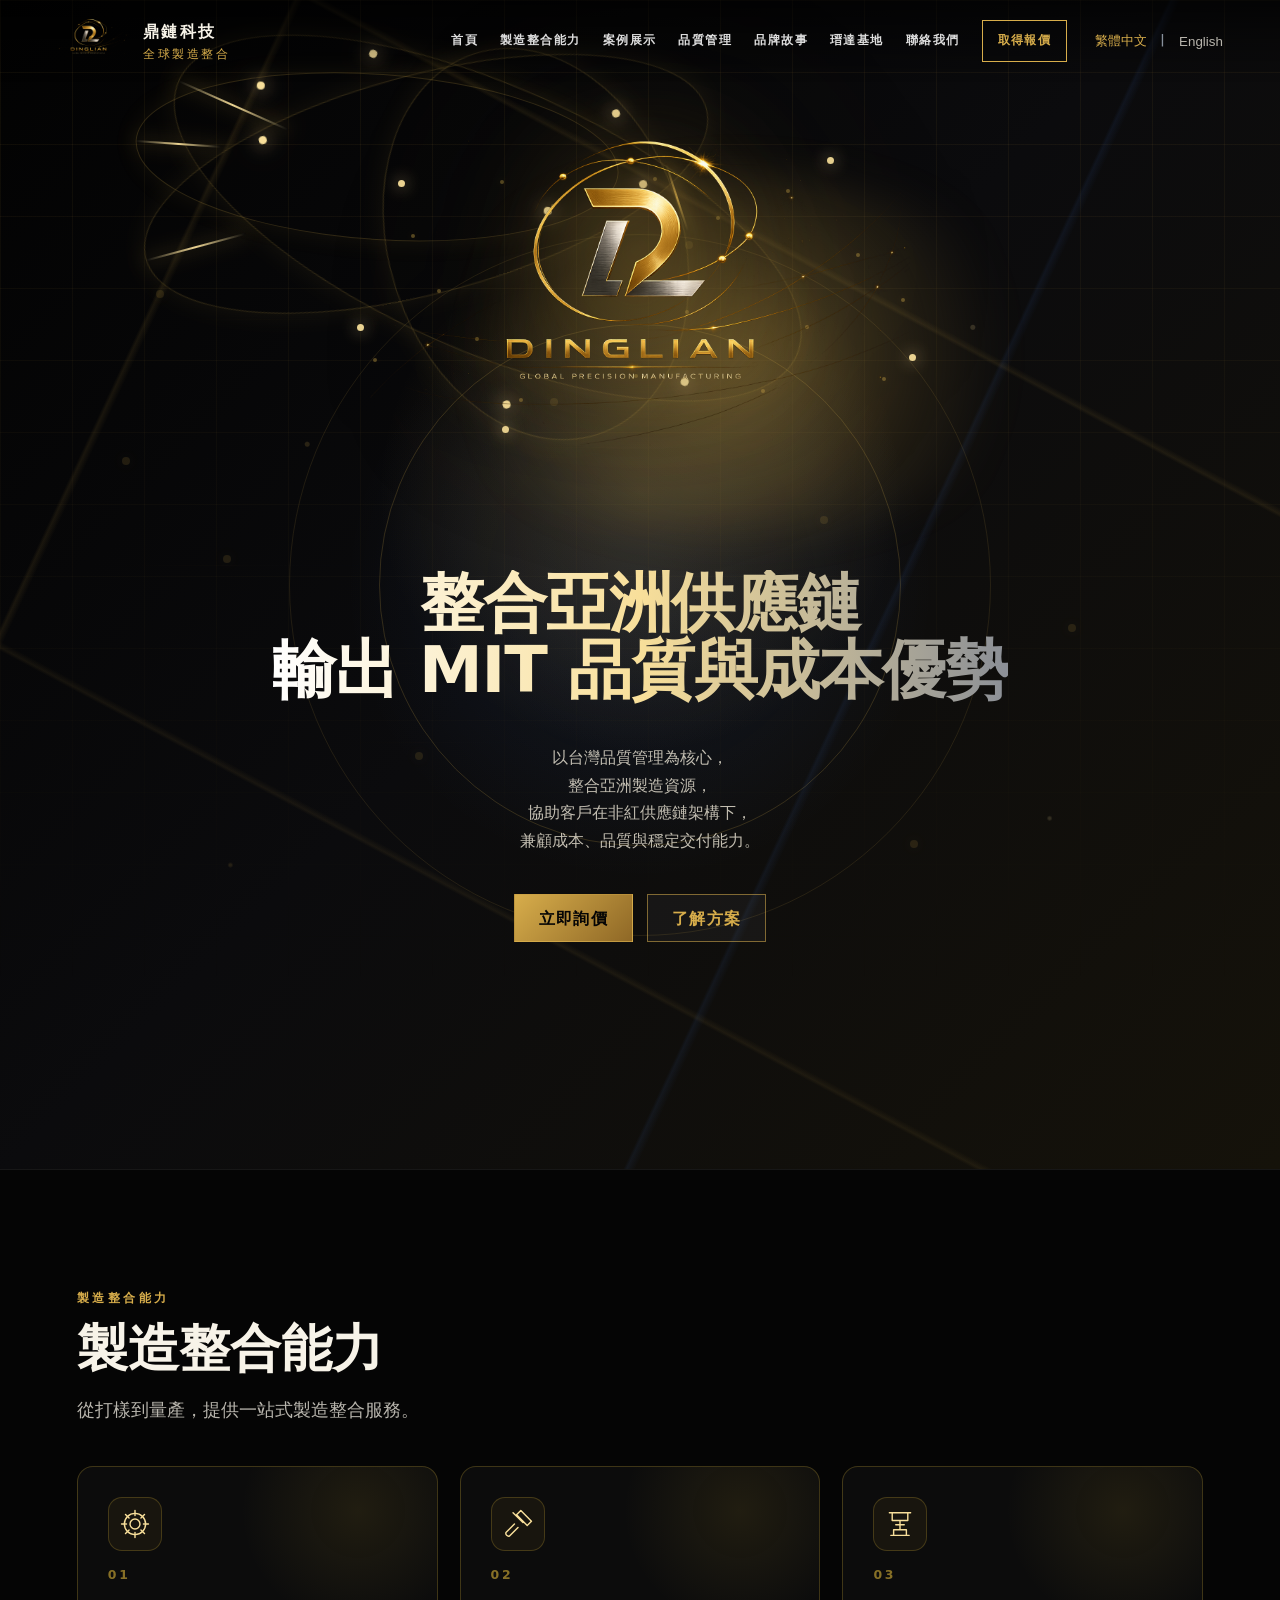
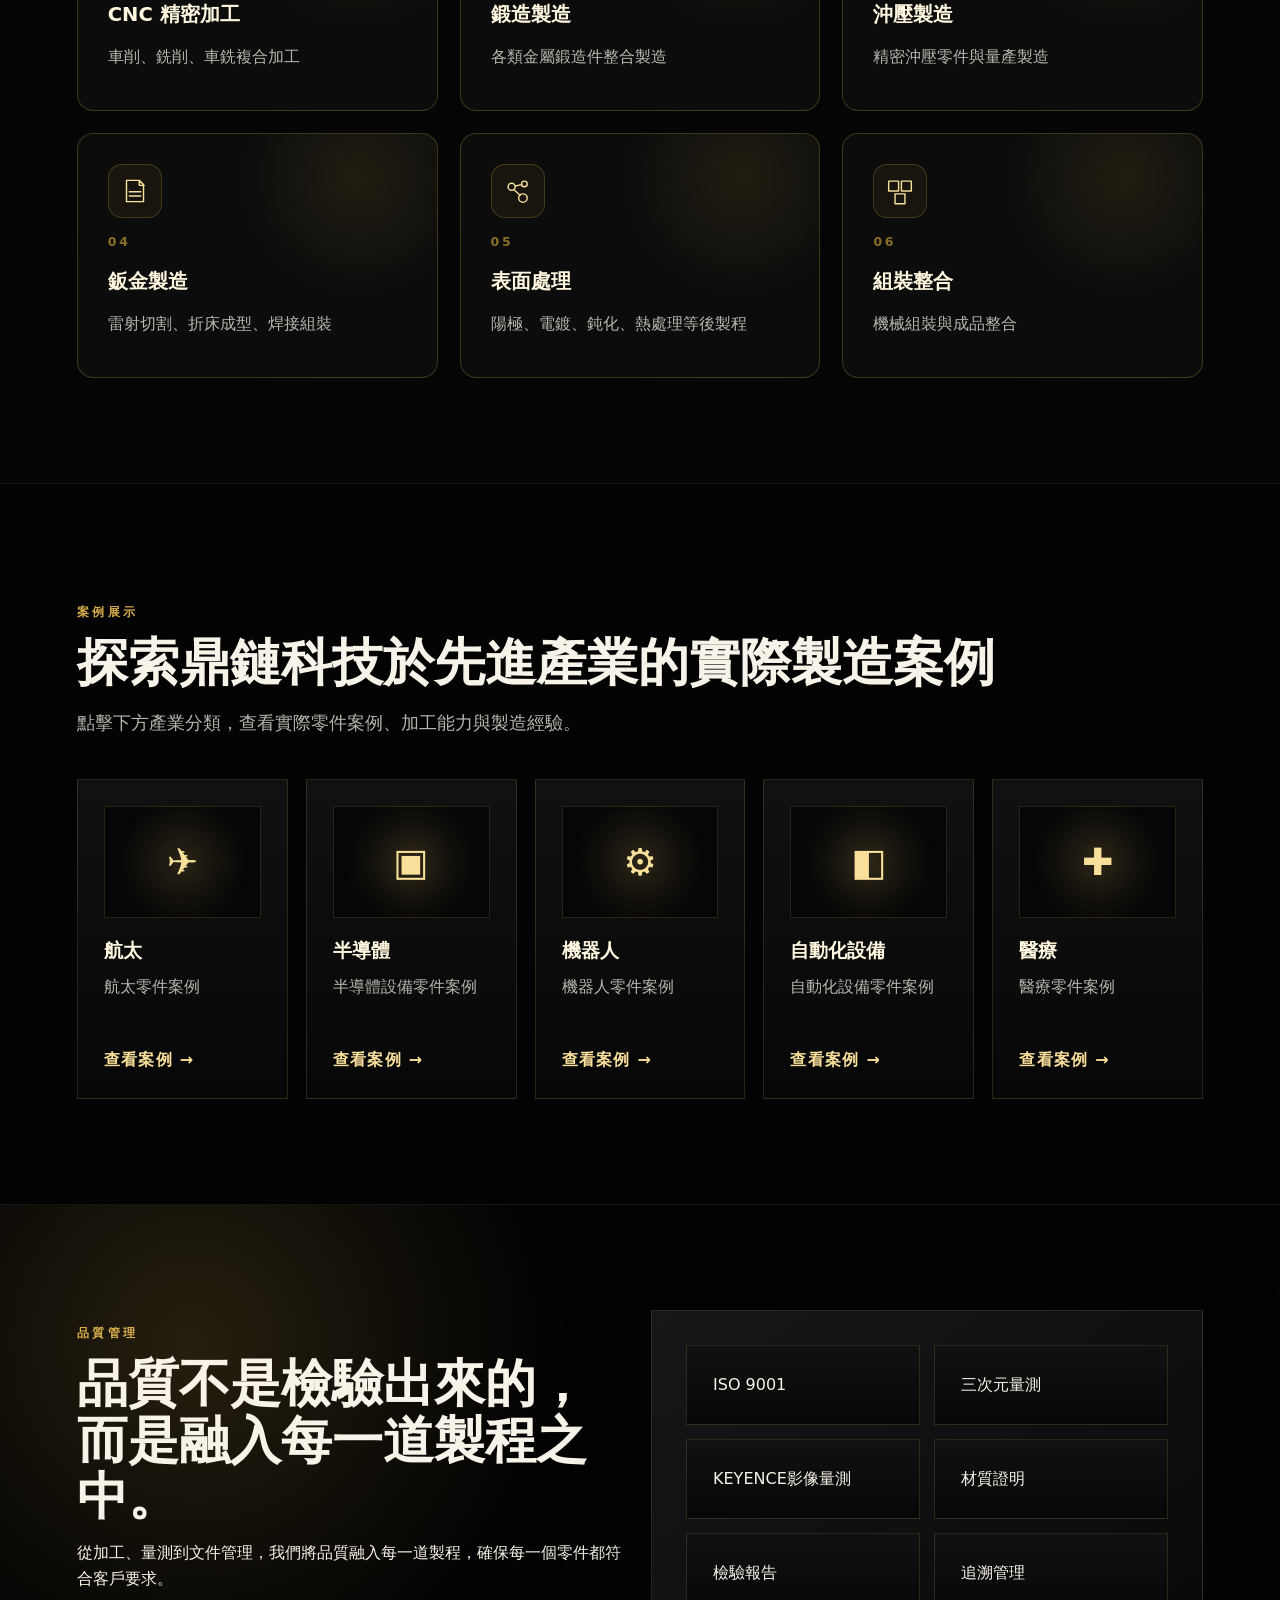
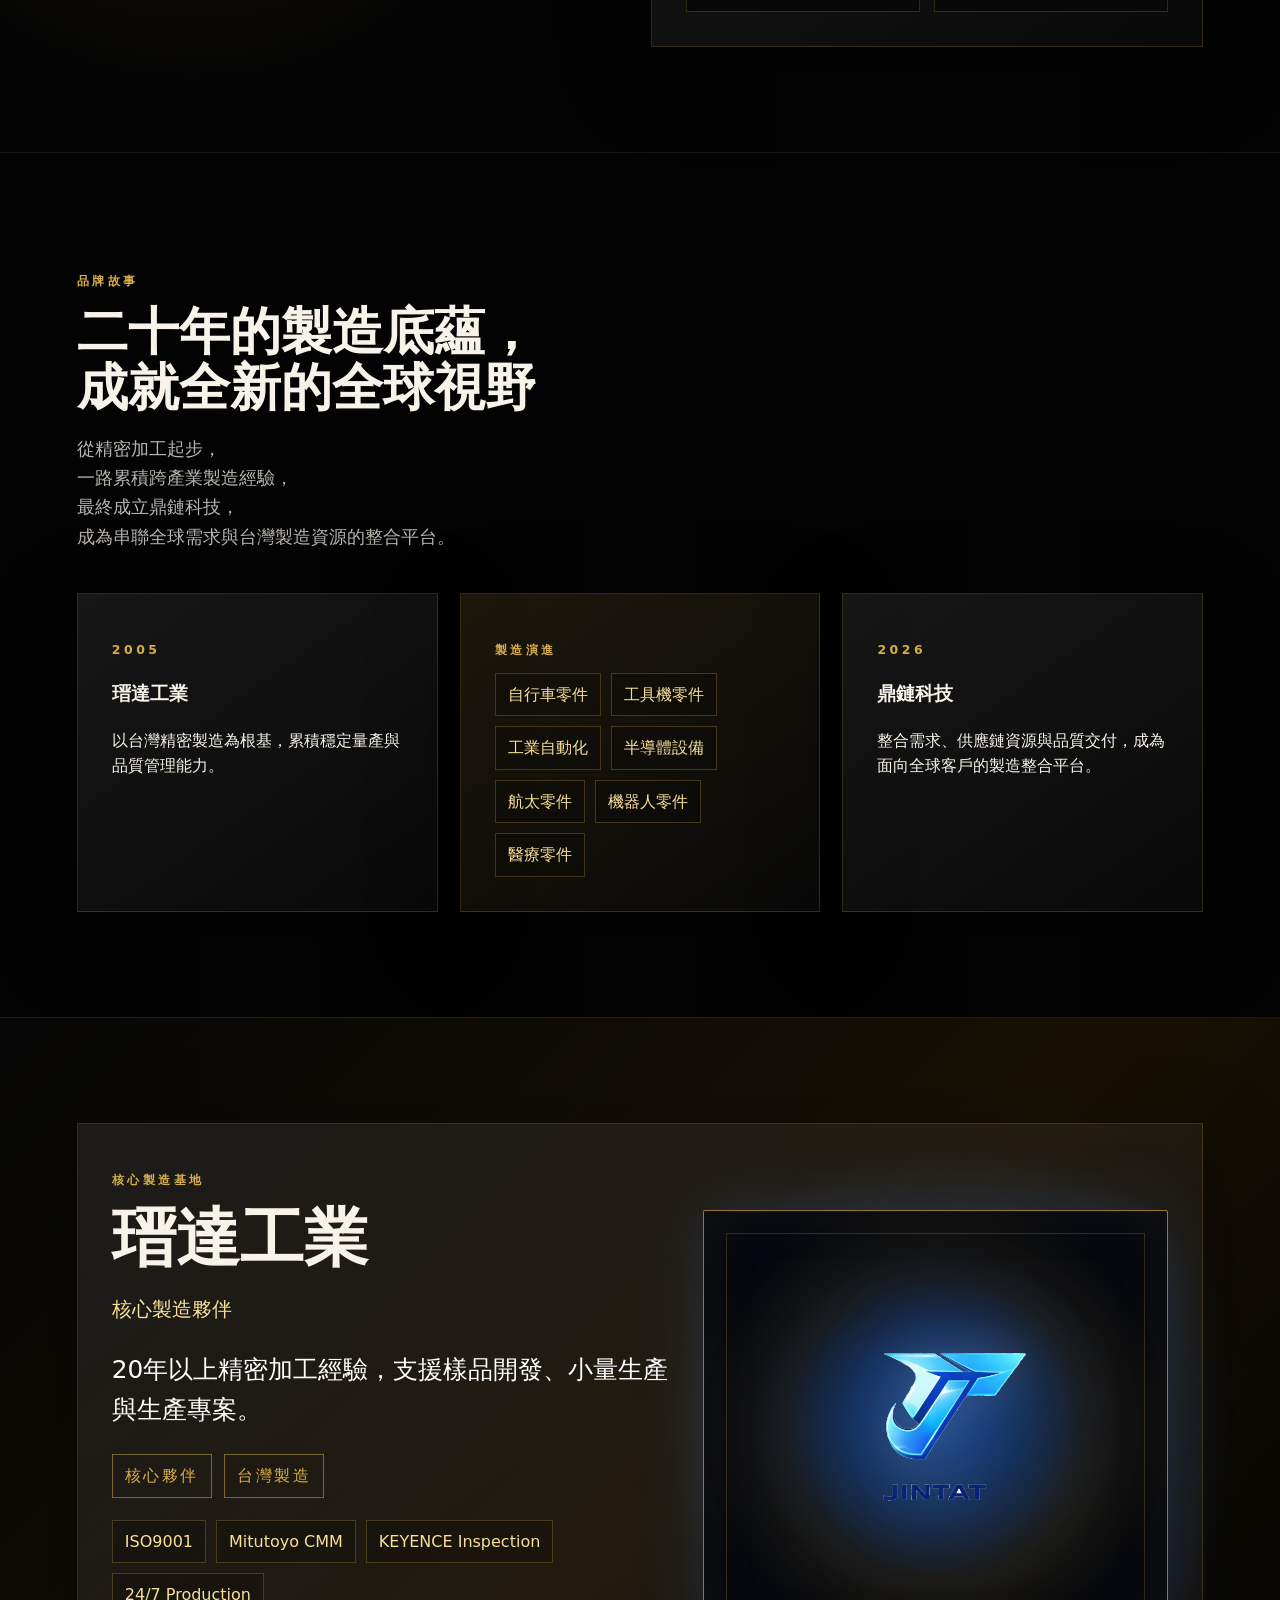
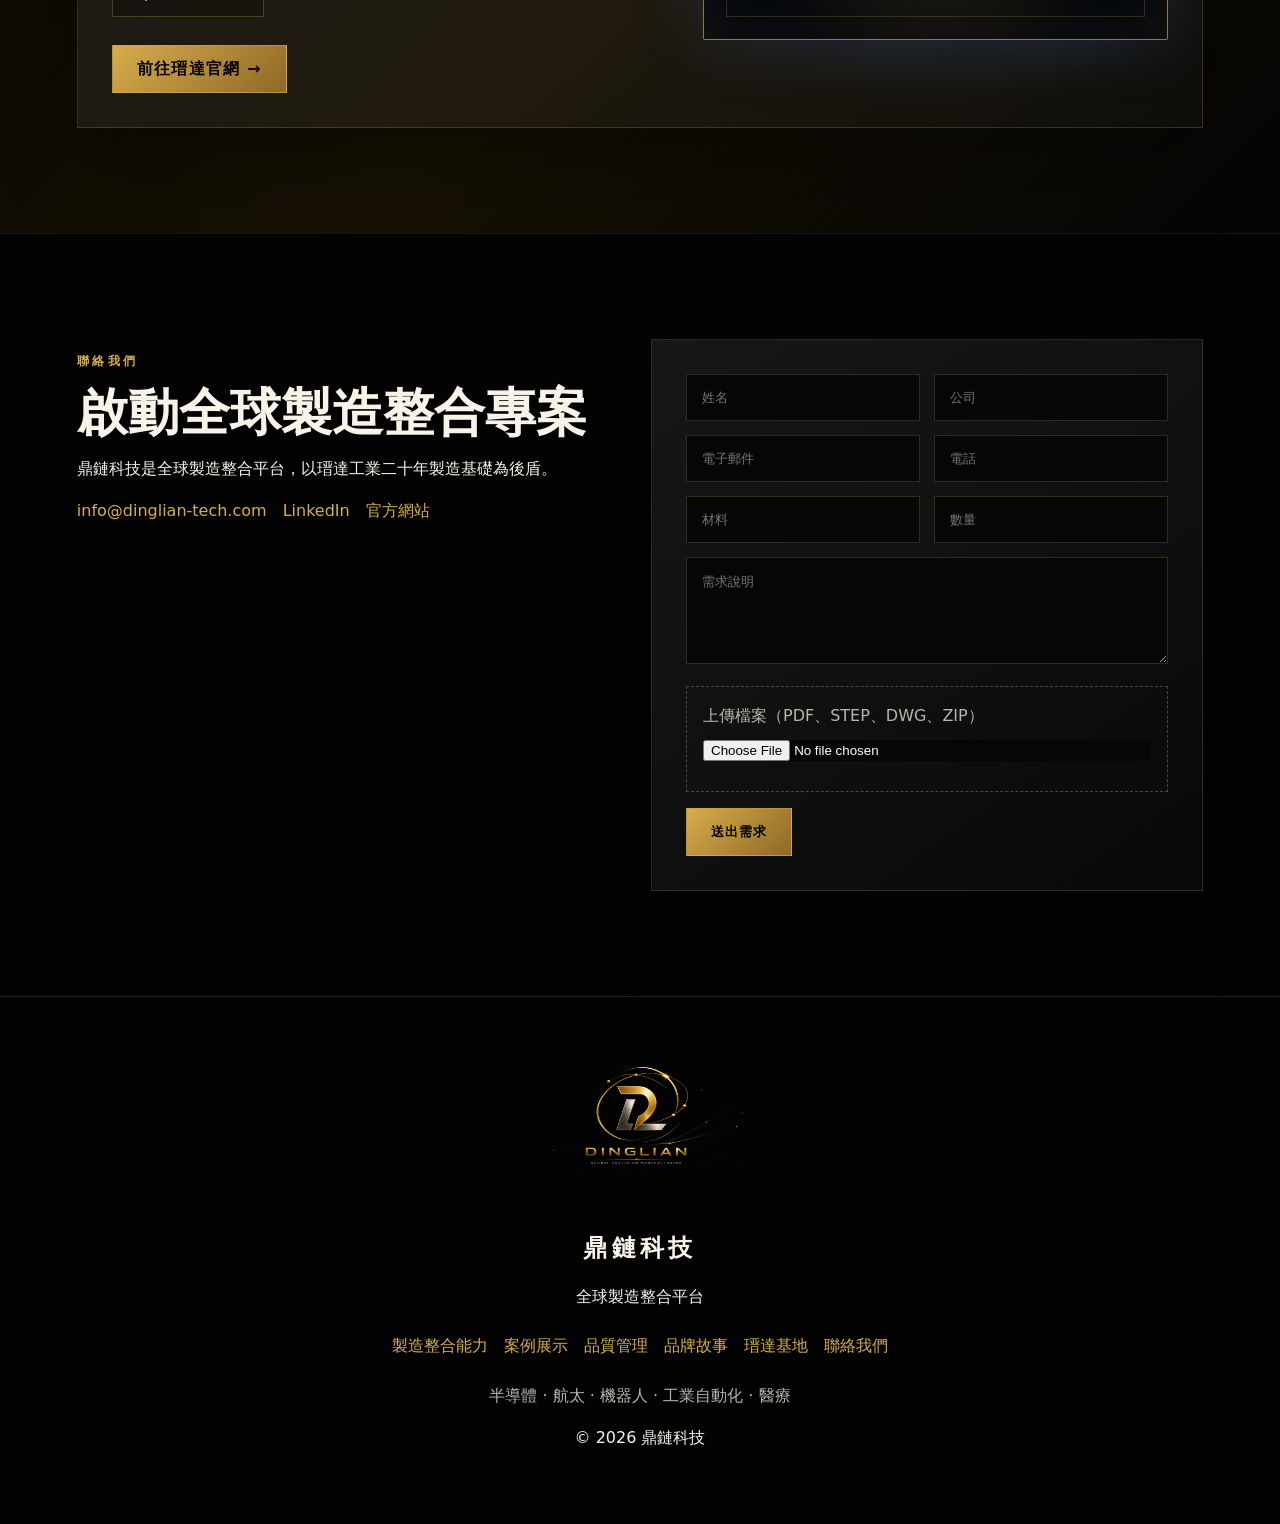
==== commit 5f978ef6: "Add homepage manufacturing capabilities section" ====
--- a/index.html
+++ b/index.html
@@ -47,10 +47,10 @@
         </button>
         <div class="nav-panel" id="navPanel">
           <a href="#home" data-i18n="nav.home">首頁</a>
+          <a href="#capabilities" data-i18n="nav.solutions">製造整合能力</a>
+          <a href="#industries" data-i18n="nav.industries">案例展示</a>
+          <a href="#quality" data-i18n="nav.quality">品質管理</a>
           <a href="#story" data-i18n="nav.story">品牌故事</a>
-          <a href="#industries" data-i18n="nav.industries">服務產業</a>
-          <a href="#solutions" data-i18n="nav.solutions">整合方案</a>
-          <a href="#quality" data-i18n="nav.quality">品質管理</a>
           <a href="#jintat-foundation" data-i18n="nav.jintat">瑨達基地</a>
           <a href="#contact" data-i18n="nav.contact">聯絡我們</a>
           <a class="quote-link" href="#contact" data-i18n="nav.quote"
@@ -108,12 +108,50 @@
             >
             <a
               class="btn btn-secondary"
-              href="#solutions"
+              href="#capabilities"
               data-i18n="hero.explore"
               >了解方案</a
             >
           </div>
         </div>
+      </section>
+
+      <section class="section capabilities" id="capabilities">
+        <div class="section-heading reveal">
+          <p class="eyebrow" data-i18n="label.solutions">製造整合能力</p>
+          <h2 data-i18n="solutions.title">製造整合能力</h2>
+          <p class="section-subtitle" data-i18n="solutions.copy">
+            從打樣到量產，提供一站式製造整合服務。
+          </p>
+        </div>
+        <div class="solution-grid capability-grid" id="solutionGrid"></div>
+      </section>
+
+      <section class="section" id="industries">
+        <div class="section-heading reveal">
+          <p class="eyebrow" data-i18n="label.industries">案例展示</p>
+          <h2 data-i18n="industries.title">
+            探索鼎鏈科技於先進產業的實際製造案例
+          </h2>
+          <p class="section-subtitle" data-i18n="industries.copy">
+            點擊下方產業分類，查看實際零件案例、加工能力與製造經驗。
+          </p>
+        </div>
+        <div class="card-grid industries-grid" id="industriesGrid"></div>
+      </section>
+
+      <section class="section quality" id="quality">
+        <div class="quality-copy reveal">
+          <p class="eyebrow" data-i18n="label.quality">品質管理</p>
+          <h2 data-i18n-html="quality.title">
+            品質不是檢驗出來的，<br />而是融入每一道製程之中。
+          </h2>
+          <p data-i18n="quality.copy">
+            從加工、量測到文件管理， 我們將品質融入每一道製程，
+            確保每一個零件都符合客戶要求。
+          </p>
+        </div>
+        <div class="quality-list reveal" id="qualityList"></div>
       </section>
 
       <section class="section story" id="story">
@@ -146,52 +184,6 @@
             </p>
           </article>
         </div>
-      </section>
-
-      <section class="section trust" id="trust">
-        <div class="section-heading reveal">
-          <p class="eyebrow" data-i18n="label.trust">信任基礎</p>
-          <h2 data-i18n="trust.title">值得信賴的製造基礎</h2>
-          <p class="section-subtitle" data-i18n="trust.subtitle">
-            建立於二十年以上精密製造經驗，並由成熟產能與品質系統支援。
-          </p>
-        </div>
-        <div class="trust-grid" id="trustGrid"></div>
-      </section>
-      <section class="section" id="industries">
-        <div class="section-heading reveal">
-          <p class="eyebrow" data-i18n="label.industries">案例展示</p>
-          <h2 data-i18n="industries.title">
-            探索鼎鏈科技於先進產業的實際製造案例
-          </h2>
-          <p class="section-subtitle" data-i18n="industries.copy">
-            點擊下方產業分類，查看實際零件案例、加工能力與製造經驗。
-          </p>
-        </div>
-        <div class="card-grid industries-grid" id="industriesGrid"></div>
-      </section>
-      <section class="section split" id="solutions">
-        <div class="section-heading reveal">
-          <p class="eyebrow" data-i18n="label.solutions">整合方案</p>
-          <h2 data-i18n="solutions.title">製造整合流程</h2>
-          <p class="section-subtitle" data-i18n="solutions.copy">
-            我們整合加工、製作、表面處理與製造資源，提供完整生產解決方案。
-          </p>
-        </div>
-        <div class="solution-grid" id="solutionGrid"></div>
-      </section>
-      <section class="section quality" id="quality">
-        <div class="quality-copy reveal">
-          <p class="eyebrow" data-i18n="label.quality">品質管理</p>
-          <h2 data-i18n-html="quality.title">
-            品質不是檢驗出來的，<br />而是融入每一道製程之中。
-          </h2>
-          <p data-i18n="quality.copy">
-            從加工、量測到文件管理， 我們將品質融入每一道製程，
-            確保每一個零件都符合客戶要求。
-          </p>
-        </div>
-        <div class="quality-list reveal" id="qualityList"></div>
       </section>
 
       <section class="section base" id="jintat-foundation">
@@ -285,10 +277,11 @@
         <p data-i18n="footer.message">全球製造整合平台</p>
       </div>
       <nav class="footer-nav" aria-label="Footer navigation">
-        <a href="#story" data-i18n="nav.story">品牌故事</a
-        ><a href="#industries" data-i18n="nav.industries">服務產業</a
-        ><a href="#solutions" data-i18n="nav.solutions">整合方案</a
+        <a href="#capabilities" data-i18n="nav.solutions">製造整合能力</a
+        ><a href="#industries" data-i18n="nav.industries">案例展示</a
         ><a href="#quality" data-i18n="nav.quality">品質管理</a
+        ><a href="#story" data-i18n="nav.story">品牌故事</a
+        ><a href="#jintat-foundation" data-i18n="nav.jintat">瑨達基地</a
         ><a href="#contact" data-i18n="nav.contact">聯絡我們</a>
       </nav>
       <p class="footer-industries" data-i18n="footer.industries">
--- a/styles.css
+++ b/styles.css
@@ -3158,3 +3158,95 @@
     width: 100%;
   }
 }
+
+/* Manufacturing Capabilities section */
+.capabilities {
+  background: #050505;
+}
+.capability-grid {
+  grid-template-columns: repeat(3, minmax(0, 1fr));
+  gap: 22px;
+}
+.capability-card {
+  min-height: 245px;
+  border: 1px solid rgba(212, 175, 55, 0.25);
+  border-radius: 16px;
+  background:
+    radial-gradient(
+      circle at 78% 18%,
+      rgba(212, 175, 55, 0.1),
+      transparent 34%
+    ),
+    rgba(255, 255, 255, 0.03);
+  padding: 30px;
+  display: flex;
+  flex-direction: column;
+  gap: 14px;
+  transition:
+    transform 0.3s ease,
+    border-color 0.3s ease,
+    box-shadow 0.3s ease,
+    background 0.3s ease;
+}
+.capability-card:hover {
+  transform: translateY(-8px);
+  border-color: rgba(212, 175, 55, 0.65);
+  background:
+    radial-gradient(
+      circle at 72% 18%,
+      rgba(212, 175, 55, 0.2),
+      transparent 38%
+    ),
+    rgba(255, 255, 255, 0.045);
+  box-shadow:
+    0 28px 80px rgba(0, 0, 0, 0.42),
+    0 0 34px rgba(212, 175, 55, 0.15);
+}
+.capability-icon {
+  width: 54px;
+  height: 54px;
+  display: grid;
+  place-items: center;
+  border: 1px solid rgba(212, 175, 55, 0.24);
+  border-radius: 14px;
+  background: rgba(212, 175, 55, 0.06);
+  color: var(--gold2);
+}
+.capability-icon svg {
+  width: 34px;
+  height: 34px;
+  fill: none;
+  stroke: currentColor;
+  stroke-width: 2;
+  stroke-linecap: round;
+  stroke-linejoin: round;
+}
+.capability-number {
+  color: rgba(212, 175, 55, 0.62);
+  font-size: 0.78rem;
+  font-weight: 800;
+  letter-spacing: 0.22em;
+}
+.capability-card h3 {
+  margin: 0;
+  color: #fff7df;
+  font-size: clamp(1.22rem, 1.5vw, 1.55rem);
+}
+.capability-card p {
+  margin: 0;
+  color: var(--muted);
+  line-height: 1.62;
+}
+@media (max-width: 980px) {
+  .capability-grid {
+    grid-template-columns: repeat(2, minmax(0, 1fr));
+  }
+}
+@media (max-width: 640px) {
+  .capability-grid {
+    grid-template-columns: 1fr;
+  }
+  .capability-card {
+    min-height: 220px;
+  }
+}
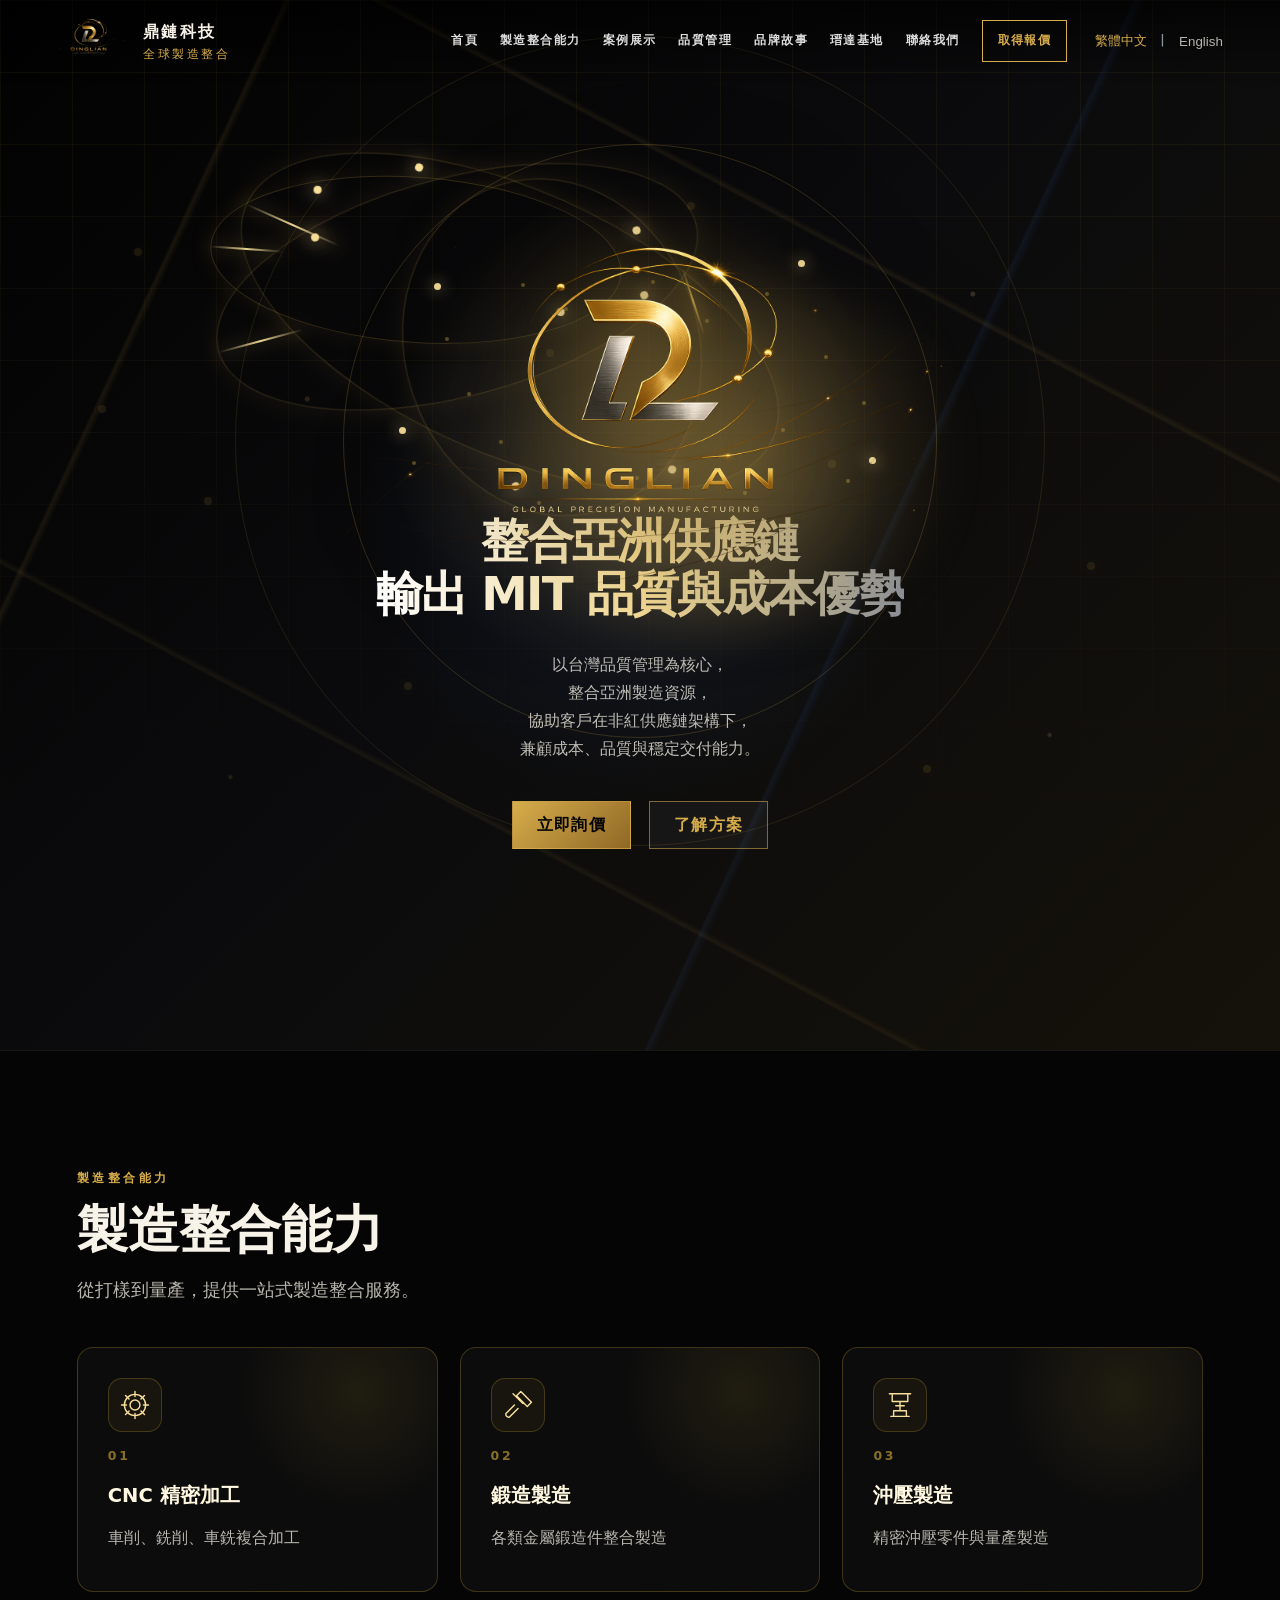
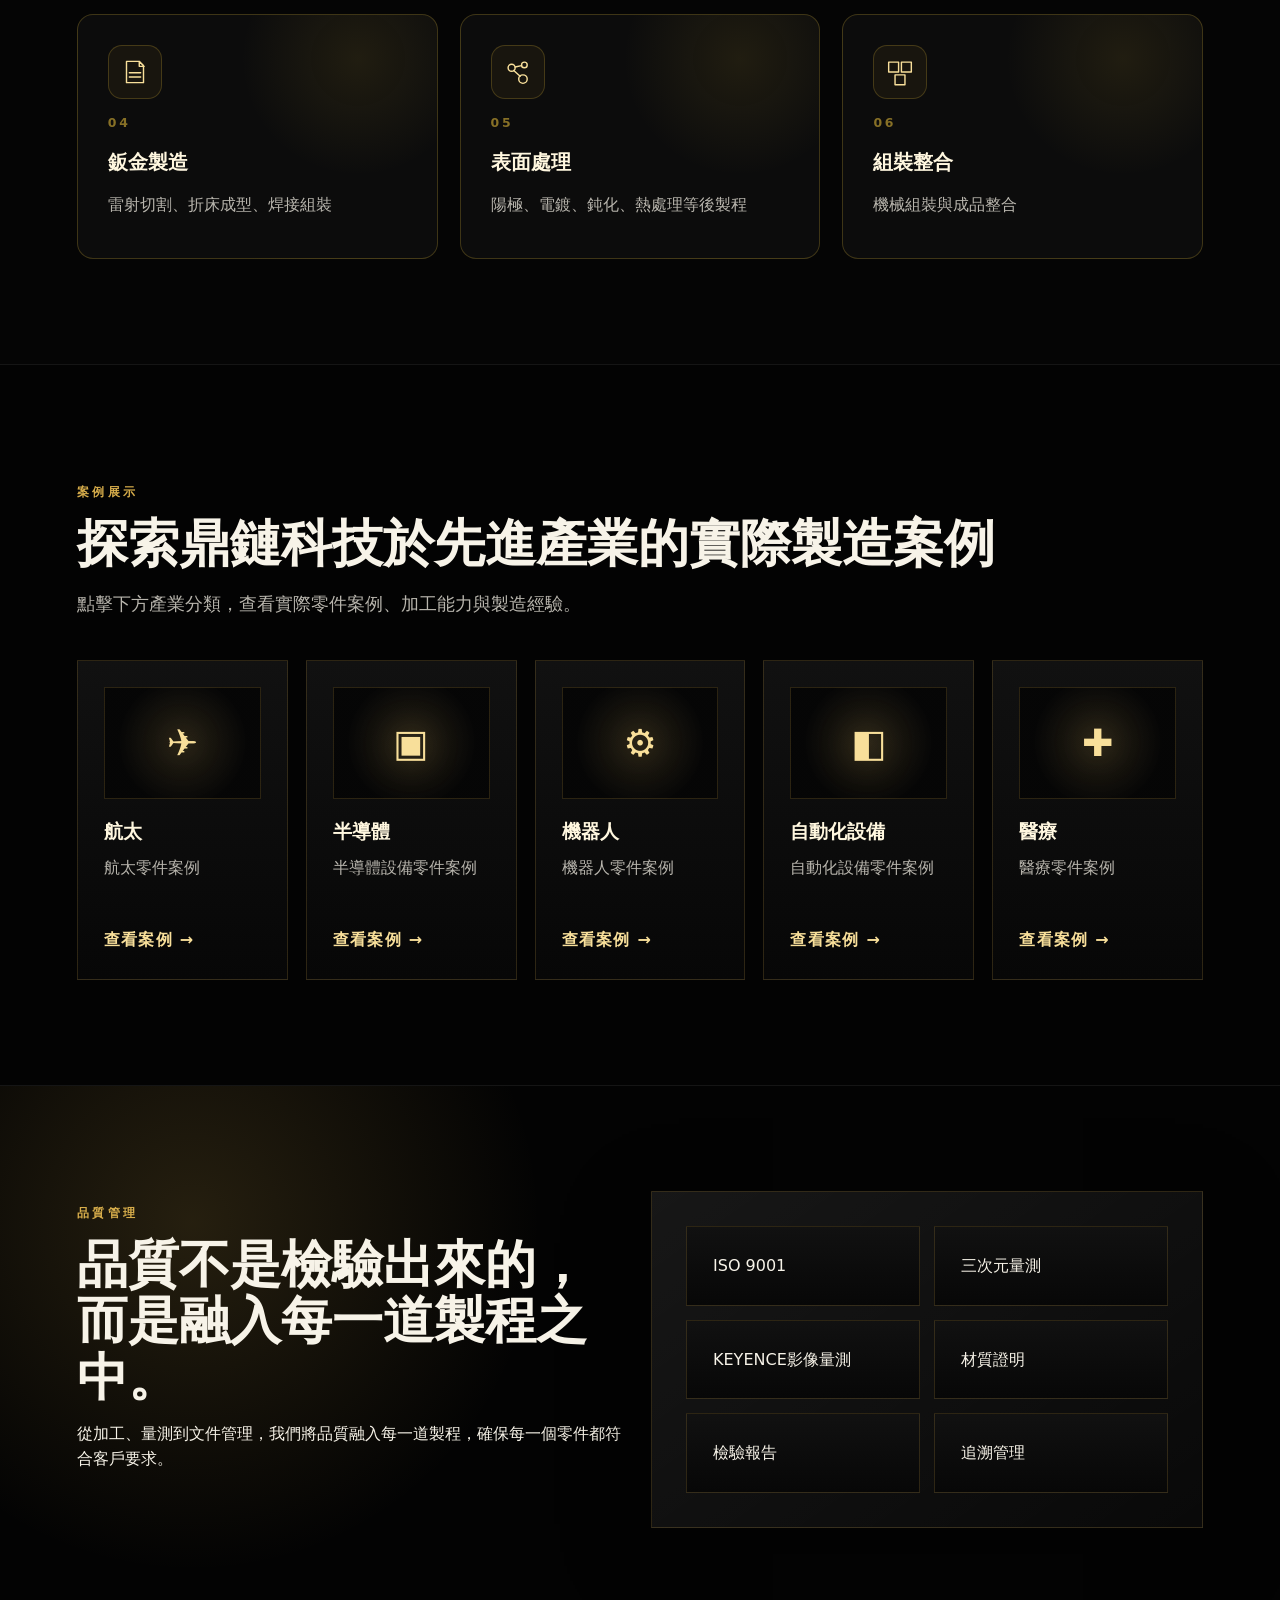
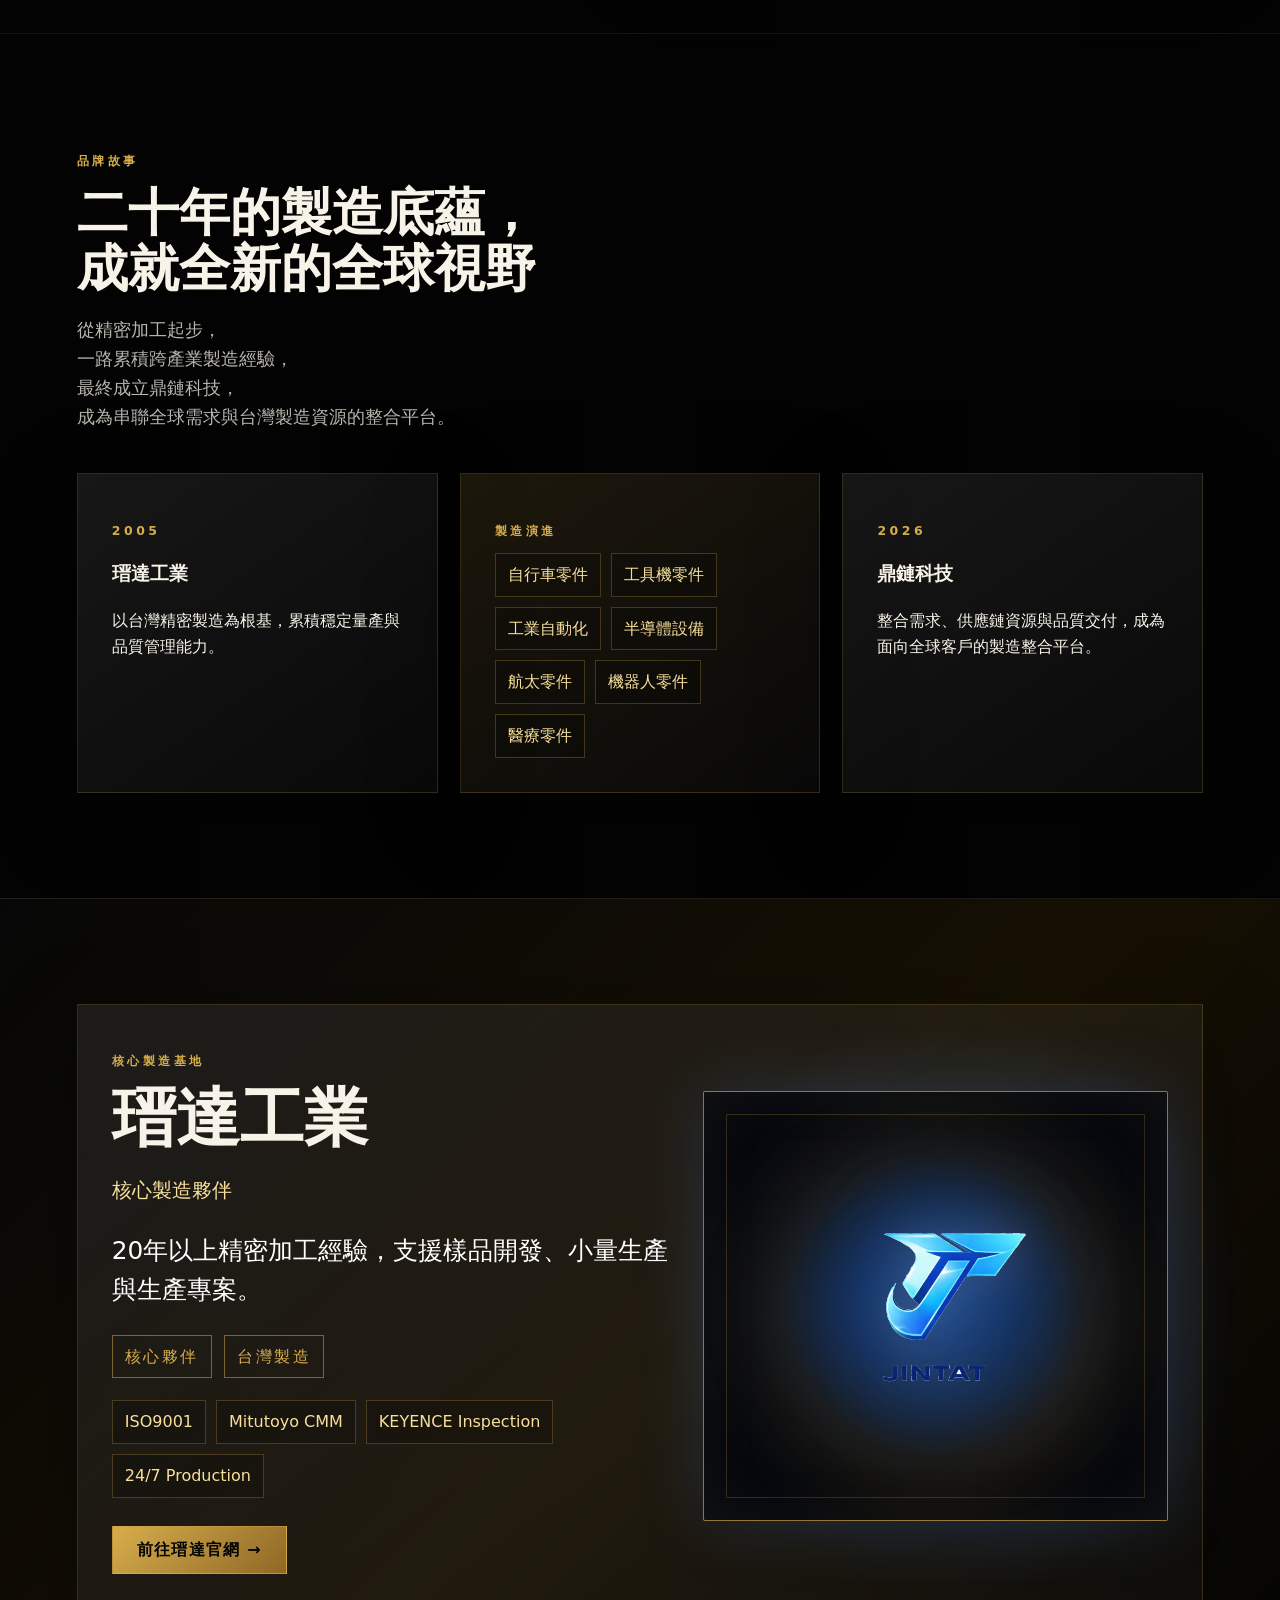
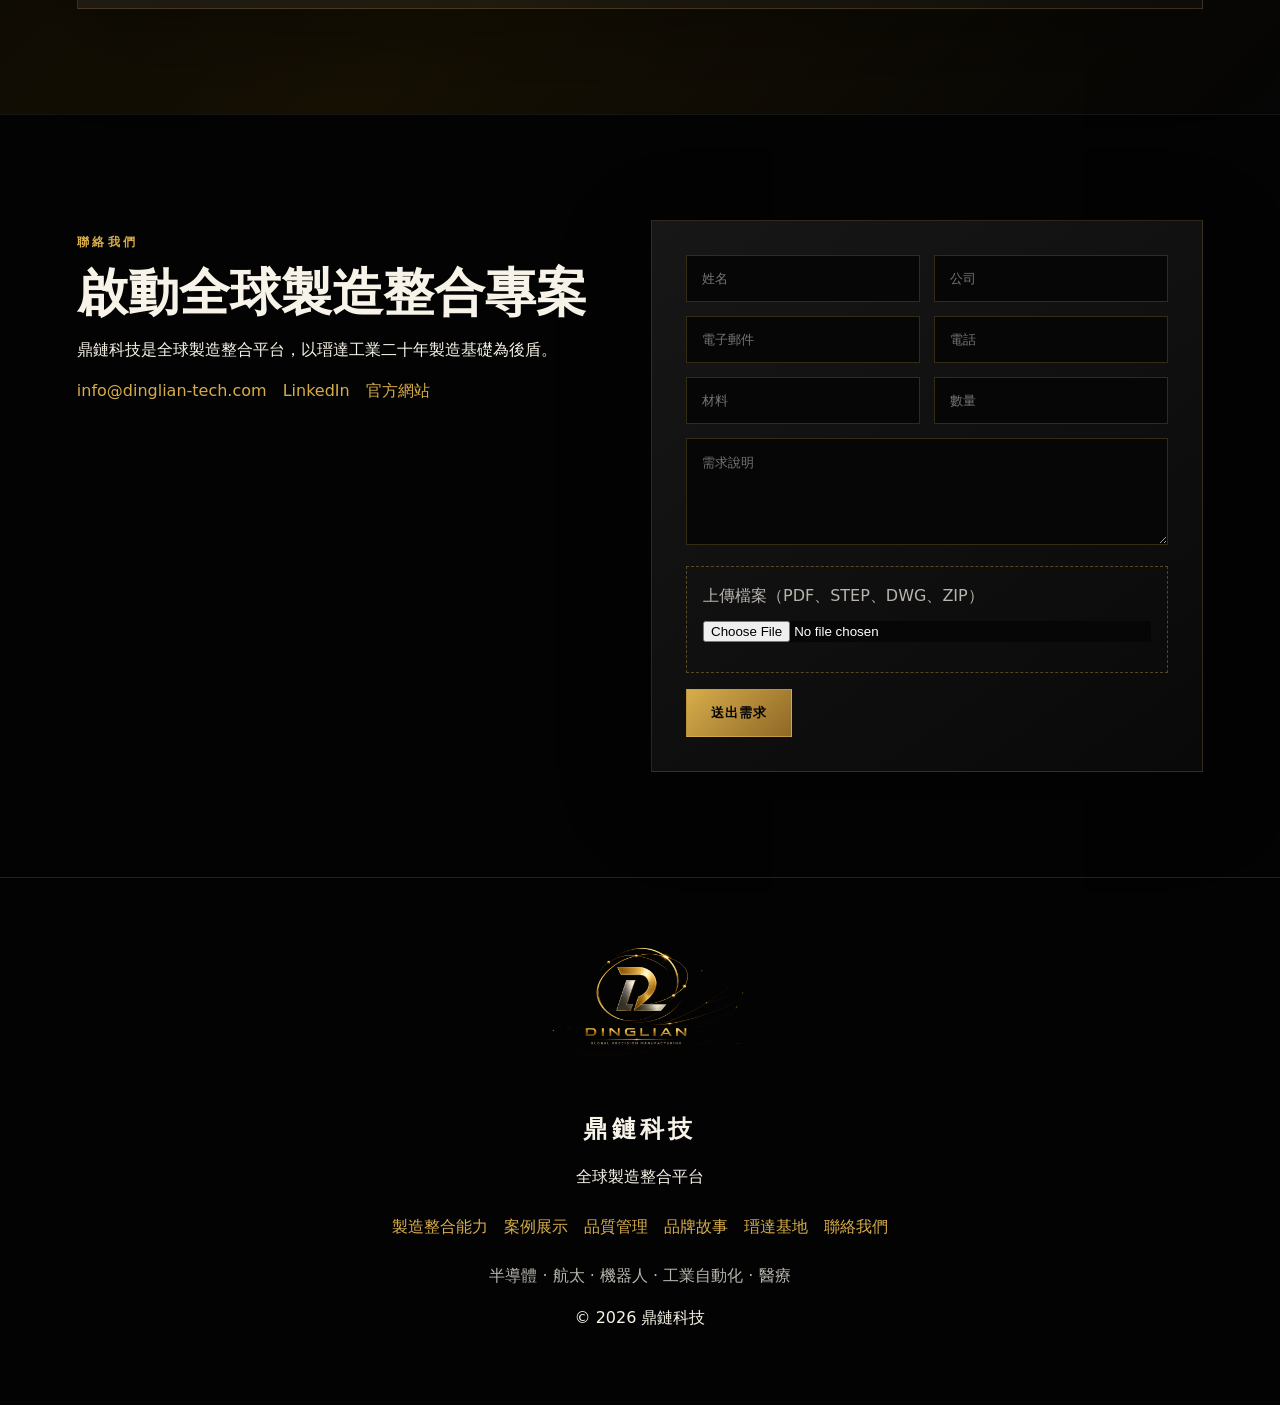
==== commit e1335860: "Load final hero spacing CSS on homepage" ====
--- a/index.html
+++ b/index.html
@@ -24,6 +24,7 @@
     <link rel="icon" type="image/png" href="/dinglian-logo.png" />
     <link rel="apple-touch-icon" href="/dinglian-logo.png" />
     <link rel="stylesheet" href="styles.css" />
+    <link rel="stylesheet" href="hero-spacing.css?v=20260625" />
   </head>
   <body>
     <header class="site-header" id="siteHeader">
--- a/styles.css
+++ b/styles.css
@@ -251,11 +251,6 @@
 .section {
   position: relative;
 }
-.hero-logo {
-  width: min(360px, 54vw);
-  filter: drop-shadow(0 0 34px rgba(215, 173, 75, 0.28));
-  margin-bottom: 22px;
-}
 .eyebrow {
   color: var(--gold);
   letter-spacing: 0.28em;
@@ -265,7 +260,6 @@
 }
 .hero h1 {
   max-width: 900px;
-  font-size: clamp(3rem, 6.6vw, 7.4rem);
   line-height: 0.92;
   margin: 12px 0;
   background: linear-gradient(90deg, #fff, var(--gold2), #8b8f96);
@@ -714,9 +708,6 @@
   }
   .section {
     padding: 76px 20px;
-  }
-  .hero-logo {
-    width: 240px;
   }
   .network-core {
     width: 72vw;
@@ -754,11 +745,6 @@
   align-items: center;
   z-index: 3;
 }
-.hero-logo {
-  width: clamp(300px, 38vh, 460px);
-  max-width: 78vw;
-  margin-bottom: 18px;
-}
 .hero h1 {
   font-size: clamp(2.8rem, 6vw, 6.8rem);
   text-transform: none;
@@ -867,14 +853,10 @@
   .hero {
     display: flex;
   }
-  .hero-logo {
-    width: min(380px, 72vw);
-  }
 }
 
 /* V7 hero-only restoration: premium global orbit animation */
 .hero {
-  min-height: 118vh;
   padding-top: 150px;
   padding-bottom: 110px;
   isolation: isolate;
@@ -960,15 +942,6 @@
   filter: blur(18px);
   animation: logoAura 5.8s ease-in-out infinite;
 }
-.hero-emblem .hero-logo {
-  width: 61%;
-  max-width: none;
-  margin: 0;
-  position: relative;
-  z-index: 5;
-  filter: drop-shadow(0 0 34px rgba(215, 173, 75, 0.42))
-    drop-shadow(0 0 62px rgba(0, 0, 0, 0.8));
-}
 .orbit-ring {
   position: absolute;
   border: 1px solid rgba(215, 173, 75, 0.28);
@@ -1172,18 +1145,11 @@
   }
 }
 @media (max-width: 1050px) {
-  .hero {
-    min-height: 112vh;
-  }
   .hero-emblem {
     width: min(620px, 92vw);
   }
 }
 @media (max-width: 640px) {
-  .hero {
-    min-height: 108vh;
-    padding-top: 116px;
-  }
   .hero-emblem {
     width: min(430px, 94vw);
     margin-top: 8px;
@@ -1193,17 +1159,6 @@
 /* Critical hero logo fix: enlarge only the logo image, keep orbit scale unchanged */
 .hero-emblem {
   margin: clamp(36px, 6vh, 84px) auto clamp(-8px, 0.4vh, 6px);
-}
-.hero-emblem .hero-logo {
-  width: 118%;
-}
-
-/* Critical V8 fix: force the actual logo image to desktop focal-point height only */
-.hero-emblem .hero-logo {
-  width: auto;
-  height: clamp(280px, 32vh, 350px);
-  max-width: none;
-  transform: translateY(36px);
 }
 .hero-emblem {
   margin-bottom: clamp(-56px, -4vh, -32px);
@@ -1255,12 +1210,6 @@
 .hero-emblem {
   margin: clamp(10px, 2vh, 24px) auto clamp(-30px, -2vh, -14px);
 }
-.hero-emblem .hero-logo {
-  width: 480px;
-  max-width: 42vw;
-  height: auto;
-  transform: translateY(28px);
-}
 .hero-wordmark {
   margin: 0 0 2px;
   color: #fff7df;
@@ -1280,10 +1229,6 @@
   max-width: 72vw;
 }
 @media (max-width: 640px) {
-  .hero-emblem .hero-logo {
-    width: min(380px, 78vw);
-    max-width: 78vw;
-  }
   .hero-wordmark {
     font-size: clamp(1.25rem, 7vw, 2rem);
   }
@@ -1786,13 +1731,6 @@
   height: min(560px, 46vh);
   margin: clamp(8px, 1.2vh, 18px) auto clamp(-18px, -1vh, -8px);
 }
-.hero-emblem .hero-logo {
-  width: clamp(620px, 62vw, 920px);
-  max-width: 92%;
-  transform: translateY(18px);
-  filter: drop-shadow(0 0 52px rgba(215, 173, 75, 0.48))
-    drop-shadow(0 0 32px rgba(255, 246, 216, 0.14));
-}
 .hero .hero-glow {
   width: 72%;
   height: 72%;
@@ -1892,10 +1830,6 @@
     height: 38vh;
     margin-top: 0;
   }
-  .hero-emblem .hero-logo {
-    width: min(720px, 118vw);
-    max-width: 118vw;
-  }
   .hero h1 {
     font-size: clamp(2.25rem, 11vw, 4.4rem);
     letter-spacing: 0.04em;
@@ -1938,13 +1872,6 @@
   width: min(760px, 60vw);
   height: min(330px, 30vh);
   margin: 0 auto clamp(2px, 0.8vh, 10px);
-}
-.hero-emblem .hero-logo {
-  width: min(760px, 60vw);
-  max-width: 100%;
-  max-height: min(330px, 30vh);
-  object-fit: contain;
-  transform: translateY(6px);
 }
 .hero h1 {
   max-width: min(980px, 60vw);
@@ -2001,11 +1928,6 @@
   .hero .hero-emblem {
     width: 92vw;
     height: min(260px, 28vh);
-  }
-  .hero-emblem .hero-logo {
-    width: 92vw;
-    max-height: min(260px, 28vh);
-    max-width: 92vw;
   }
   .hero h1 {
     max-width: 92vw;
@@ -2284,16 +2206,6 @@
   height: min(360px, 30vh);
   margin: 0 auto 10px;
 }
-.hero-emblem .hero-logo {
-  width: clamp(580px, 58vw, 880px);
-  max-width: 100%;
-  max-height: min(340px, 29vh);
-  object-fit: contain;
-  transform: translateY(0);
-  filter: drop-shadow(0 0 56px rgba(215, 173, 75, 0.52))
-    drop-shadow(0 0 34px rgba(255, 246, 216, 0.16));
-  animation: logoPremiumGlow 5.8s ease-in-out infinite;
-}
 .hero .hero-glow {
   width: 82%;
   height: 82%;
@@ -2439,11 +2351,6 @@
     height: min(260px, 28vh);
     margin-bottom: 4px;
   }
-  .hero-emblem .hero-logo {
-    width: min(720px, 110vw);
-    max-width: 110vw;
-    max-height: min(250px, 27vh);
-  }
   .hero-kicker {
     font-size: 0.68rem;
     line-height: 1.55;
@@ -2497,11 +2404,6 @@
   width: min(1120px, 88vw);
   height: min(430px, 34vh);
   margin: 0 auto 6px;
-}
-.hero-emblem .hero-logo {
-  width: clamp(760px, 72vw, 1120px);
-  max-height: min(410px, 33vh);
-  animation: logoPremiumGlow 5.8s ease-in-out infinite;
 }
 .hero .hero-glow {
   width: 88%;
@@ -2637,11 +2539,6 @@
     width: 98vw;
     height: min(280px, 30vh);
   }
-  .hero-emblem .hero-logo {
-    width: min(820px, 122vw);
-    max-width: 122vw;
-    max-height: min(270px, 29vh);
-  }
   .hero h1,
   html[lang="en"] .hero h1 {
     max-width: 92vw;
@@ -2668,11 +2565,6 @@
   width: min(1280px, 94vw);
   height: min(500px, 37vh);
   margin-bottom: 4px;
-}
-.hero-emblem .hero-logo {
-  width: clamp(920px, 82vw, 1480px);
-  max-width: 112%;
-  max-height: min(480px, 36vh);
 }
 .hero h1 {
   max-width: min(860px, 78vw);
@@ -2771,11 +2663,6 @@
     width: 100vw;
     height: min(300px, 31vh);
   }
-  .hero-emblem .hero-logo {
-    width: min(920px, 132vw);
-    max-width: 132vw;
-    max-height: min(290px, 30vh);
-  }
   .hero h1,
   html[lang="en"] .hero h1 {
     font-size: clamp(2rem, 8.2vw, 3.25rem);
@@ -2838,14 +2725,6 @@
   height: min(520px, 40vh);
   margin: 0 auto 8px;
   isolation: isolate;
-}
-.hero-emblem .hero-logo {
-  width: clamp(980px, 84vw, 1540px);
-  max-width: 116%;
-  max-height: min(500px, 39vh);
-  position: relative;
-  z-index: 4;
-  animation: logoPremiumGlow 7.5s ease-in-out infinite;
 }
 .hero .hero-glow {
   width: 76%;
@@ -2975,11 +2854,6 @@
     width: 104vw;
     height: min(340px, 35vh);
   }
-  .hero-emblem .hero-logo {
-    width: min(980px, 138vw);
-    max-width: 138vw;
-    max-height: min(330px, 34vh);
-  }
   .logo-particles {
     inset: 6% 0;
   }
@@ -2994,12 +2868,6 @@
   width: min(720px, 72vw);
   height: min(360px, 38vh);
   margin: 0 auto 16px;
-}
-.hero-emblem .hero-logo {
-  width: clamp(560px, 44vw, 650px);
-  max-width: 100%;
-  max-height: min(340px, 37vh);
-  transform: none;
 }
 .hero .hero-glow {
   width: 82%;
@@ -3037,11 +2905,6 @@
     width: 85vw;
     height: min(300px, 35vh);
   }
-  .hero-emblem .hero-logo {
-    width: 82vw;
-    max-width: 85vw;
-    max-height: min(290px, 34vh);
-  }
   .hero h1,
   html[lang="en"] .hero h1 {
     font-size: clamp(1.95rem, 7.8vw, 3.2rem);
@@ -3067,16 +2930,6 @@
   max-width: 780px;
   height: min(430px, 42vh);
   margin: 0 auto 80px;
-}
-.hero-emblem .hero-logo {
-  width: min(780px, 54vw);
-  max-width: 780px;
-  max-height: min(390px, 40vh);
-  object-fit: contain;
-  transform: none;
-  filter: drop-shadow(0 0 48px rgba(215, 173, 75, 0.56))
-    drop-shadow(0 0 92px rgba(215, 173, 75, 0.22))
-    drop-shadow(0 0 70px rgba(0, 0, 0, 0.88));
 }
 .hero .hero-glow {
   width: 94%;
@@ -3133,11 +2986,6 @@
     max-width: 520px;
     height: min(320px, 35vh);
     margin: 0 auto 52px;
-  }
-  .hero-emblem .hero-logo {
-    width: 88vw;
-    max-width: 520px;
-    max-height: min(300px, 34vh);
   }
   .hero h1,
   html[lang="en"] .hero h1 {
@@ -3250,3 +3098,245 @@
     min-height: 220px;
   }
 }
+
+/* ================================
+   FINAL HERO TEMPLATE - IMAGE 2 STYLE
+   ================================ */
+
+.hero {
+  min-height: 100vh;
+  padding: 92px clamp(20px, 5vw, 80px) 56px;
+  display: flex;
+  align-items: center;
+  justify-content: center;
+  text-align: center;
+  overflow: hidden;
+  position: relative;
+  isolation: isolate;
+}
+
+.hero-centered,
+.hero .hero-content.hero-centered {
+  width: min(1180px, 94vw);
+  margin: 0 auto;
+  padding: 0;
+  display: flex;
+  flex-direction: column;
+  align-items: center;
+  justify-content: center;
+  transform: none;
+}
+
+/* Logo animation area */
+.hero-emblem,
+.hero .hero-emblem {
+  width: clamp(560px, 46vw, 760px);
+  max-width: 92vw;
+  aspect-ratio: 1;
+  margin: -8px auto -78px;
+  position: relative;
+  display: grid;
+  place-items: center;
+  z-index: 4;
+}
+
+/* Actual logo image - must be bigger than headline */
+.hero-emblem .hero-logo {
+  width: clamp(520px, 42vw, 700px);
+  max-width: 90vw;
+  height: auto;
+  display: block;
+  object-fit: contain;
+  object-position: center;
+  margin: 0 auto;
+  position: relative;
+  z-index: 6;
+  transform: translateY(0);
+  filter:
+    drop-shadow(0 0 38px rgba(215, 173, 75, 0.48))
+    drop-shadow(0 0 70px rgba(0, 0, 0, 0.88));
+}
+
+/* Keep orbit behind logo */
+.hero-glow,
+.orbit-ring,
+.hero-node,
+.logo-particles {
+  pointer-events: none;
+}
+
+.hero-glow {
+  z-index: 1;
+}
+
+.orbit-ring {
+  z-index: 2;
+}
+
+.hero-node,
+.logo-particles {
+  z-index: 3;
+}
+
+/* Headline: smaller than logo, premium and centered */
+.hero h1,
+html[lang="en"] .hero h1 {
+  max-width: 1050px;
+  margin: 0 auto 20px;
+  font-size: clamp(2.7rem, 4.15vw, 5.15rem);
+  line-height: 1.02;
+  text-align: center;
+  letter-spacing: -0.035em;
+  background: linear-gradient(90deg, #fff, var(--gold2), #8b8f96);
+  -webkit-background-clip: text;
+  color: transparent;
+}
+
+/* Subtitle under headline */
+.hero-subtitle {
+  max-width: 760px;
+  margin: 0 auto 30px;
+  text-align: center;
+  font-size: clamp(1rem, 1.2vw, 1.25rem);
+  line-height: 1.65;
+  color: rgba(247, 243, 232, 0.76);
+}
+
+.hero-actions {
+  display: flex;
+  justify-content: center;
+  align-items: center;
+  gap: 16px;
+  flex-wrap: wrap;
+  margin-top: 6px;
+}
+
+/* Make background lines centered, not pulling visual weight to one side */
+.network-lines {
+  inset: 6% 4%;
+  opacity: 0.82;
+}
+
+.orb-one {
+  width: 62vh;
+  height: 62vh;
+  left: 50%;
+  right: auto;
+  top: 45%;
+  transform: translate(-50%, -50%);
+}
+
+.orb-two {
+  width: 86vh;
+  height: 86vh;
+  left: 50%;
+  top: 45%;
+  bottom: auto;
+  transform: translate(-50%, -50%);
+  border-color: rgba(215, 173, 75, 0.12);
+}
+
+/* Tablet */
+@media (max-width: 1050px) {
+  .hero {
+    min-height: 100vh;
+    padding: 88px 22px 52px;
+  }
+
+  .hero-centered,
+  .hero .hero-content.hero-centered {
+    width: min(920px, 94vw);
+  }
+
+  .hero-emblem,
+  .hero .hero-emblem {
+    width: min(560px, 88vw);
+    margin: -4px auto -54px;
+  }
+
+  .hero-emblem .hero-logo {
+    width: min(520px, 86vw);
+    max-width: 86vw;
+  }
+
+  .hero h1,
+  html[lang="en"] .hero h1 {
+    max-width: 860px;
+    font-size: clamp(2.45rem, 6.4vw, 4.25rem);
+    line-height: 1.03;
+  }
+
+  .hero-subtitle {
+    font-size: 1rem;
+    max-width: 680px;
+  }
+}
+
+/* Mobile */
+@media (max-width: 640px) {
+  .hero {
+    min-height: 100svh;
+    padding: 82px 16px 44px;
+    align-items: center;
+  }
+
+  .hero-centered,
+  .hero .hero-content.hero-centered {
+    width: 100%;
+    justify-content: center;
+  }
+
+  .hero-emblem,
+  .hero .hero-emblem {
+    width: min(390px, 96vw);
+    max-width: 96vw;
+    margin: -8px auto -34px;
+  }
+
+  .hero-emblem .hero-logo {
+    width: min(370px, 94vw);
+    max-width: 94vw;
+    transform: translateY(0);
+  }
+
+  .hero h1,
+  html[lang="en"] .hero h1 {
+    max-width: 100%;
+    margin: 0 auto 16px;
+    font-size: clamp(2.05rem, 9.4vw, 3.15rem);
+    line-height: 1.06;
+    letter-spacing: -0.04em;
+  }
+
+  .hero-subtitle {
+    max-width: 92vw;
+    margin-bottom: 24px;
+    font-size: 0.96rem;
+    line-height: 1.6;
+  }
+
+  .hero-actions {
+    gap: 12px;
+  }
+
+  .hero-actions .btn {
+    width: min(280px, 88vw);
+  }
+
+  .network-lines {
+    inset: 10% -12% 6%;
+    opacity: 0.52;
+  }
+
+  .orb-one {
+    width: 54vh;
+    height: 54vh;
+    top: 38%;
+  }
+
+  .orb-two {
+    width: 70vh;
+    height: 70vh;
+    top: 38%;
+  }
+}
--- a/hero-spacing.css
+++ b/hero-spacing.css
@@ -0,0 +1,190 @@
+/* FINAL HERO SPACING LOCK - larger centered logo + clear breathing room */
+.hero {
+  min-height: 100svh;
+  padding: 86px clamp(20px, 5vw, 80px) 64px;
+  display: flex;
+  align-items: center;
+  justify-content: center;
+  text-align: center;
+  overflow: hidden;
+}
+
+.hero-centered {
+  width: min(1180px, 94vw);
+  margin: 0 auto;
+  padding: 0;
+  display: flex;
+  flex-direction: column;
+  align-items: center;
+  justify-content: center;
+}
+
+.hero-emblem {
+  width: clamp(620px, 50vw, 840px);
+  max-width: 94vw;
+  aspect-ratio: 1;
+  margin: -18px auto 42px;
+  position: relative;
+  display: grid;
+  place-items: center;
+  z-index: 4;
+}
+
+.hero-emblem .hero-logo {
+  width: clamp(590px, 47vw, 790px);
+  max-width: 92vw;
+  height: auto;
+  display: block;
+  object-fit: contain;
+  object-position: center;
+  margin: 0 auto;
+  transform: translateY(0);
+  position: relative;
+  z-index: 6;
+  filter:
+    drop-shadow(0 0 42px rgba(215, 173, 75, 0.5))
+    drop-shadow(0 0 76px rgba(0, 0, 0, 0.9));
+}
+
+.hero h1 {
+  max-width: 1080px;
+  margin: 0 auto 30px;
+  font-size: clamp(2.45rem, 3.65vw, 4.65rem);
+  line-height: 1.14;
+  letter-spacing: -0.035em;
+  text-align: center;
+  background: linear-gradient(90deg, #fff, var(--gold2), #8b8f96);
+  -webkit-background-clip: text;
+  color: transparent;
+}
+
+.hero-subtitle {
+  max-width: 760px;
+  margin: 0 auto 34px;
+  text-align: center;
+  font-size: clamp(1rem, 1.15vw, 1.2rem);
+  line-height: 1.75;
+  color: rgba(247, 243, 232, 0.76);
+}
+
+.hero-actions {
+  justify-content: center;
+  gap: 18px;
+  margin-top: 4px;
+}
+
+.network-lines {
+  inset: 6% 4%;
+  opacity: 0.82;
+}
+
+.orb-one {
+  width: 66vh;
+  height: 66vh;
+  left: 50%;
+  right: auto;
+  top: 42%;
+  transform: translate(-50%, -50%);
+}
+
+.orb-two {
+  width: 90vh;
+  height: 90vh;
+  left: 50%;
+  top: 42%;
+  bottom: auto;
+  transform: translate(-50%, -50%);
+  border-color: rgba(215, 173, 75, 0.12);
+}
+
+@media (max-width: 1050px) {
+  .hero {
+    min-height: 100svh;
+    padding: 86px 22px 58px;
+  }
+
+  .hero-centered {
+    width: min(920px, 94vw);
+  }
+
+  .hero-emblem {
+    width: min(600px, 90vw);
+    margin: -8px auto 34px;
+  }
+
+  .hero-emblem .hero-logo {
+    width: min(560px, 88vw);
+    max-width: 88vw;
+  }
+
+  .hero h1 {
+    max-width: 860px;
+    margin-bottom: 26px;
+    font-size: clamp(2.35rem, 5.6vw, 4rem);
+    line-height: 1.13;
+  }
+}
+
+@media (max-width: 640px) {
+  .hero {
+    min-height: 100svh;
+    padding: 80px 16px 46px;
+    overflow: hidden;
+  }
+
+  .hero-centered {
+    width: 100%;
+  }
+
+  .hero-emblem {
+    width: min(430px, 98vw);
+    max-width: 98vw;
+    margin: -10px auto 24px;
+  }
+
+  .hero-emblem .hero-logo {
+    width: min(405px, 96vw);
+    max-width: 96vw;
+    transform: translateY(0);
+  }
+
+  .hero h1 {
+    max-width: 100%;
+    margin: 0 auto 20px;
+    font-size: clamp(1.95rem, 8.2vw, 2.9rem);
+    line-height: 1.18;
+    letter-spacing: -0.04em;
+  }
+
+  .hero-subtitle {
+    max-width: 92vw;
+    margin-bottom: 26px;
+    font-size: 0.95rem;
+    line-height: 1.7;
+  }
+
+  .hero-actions {
+    gap: 12px;
+  }
+
+  .hero-actions .btn {
+    width: min(280px, 88vw);
+  }
+
+  .network-lines {
+    inset: 8% -12% 6%;
+    opacity: 0.5;
+  }
+
+  .orb-one {
+    width: 56vh;
+    height: 56vh;
+    top: 34%;
+  }
+
+  .orb-two {
+    width: 74vh;
+    height: 74vh;
+    top: 34%;
+  }
+}
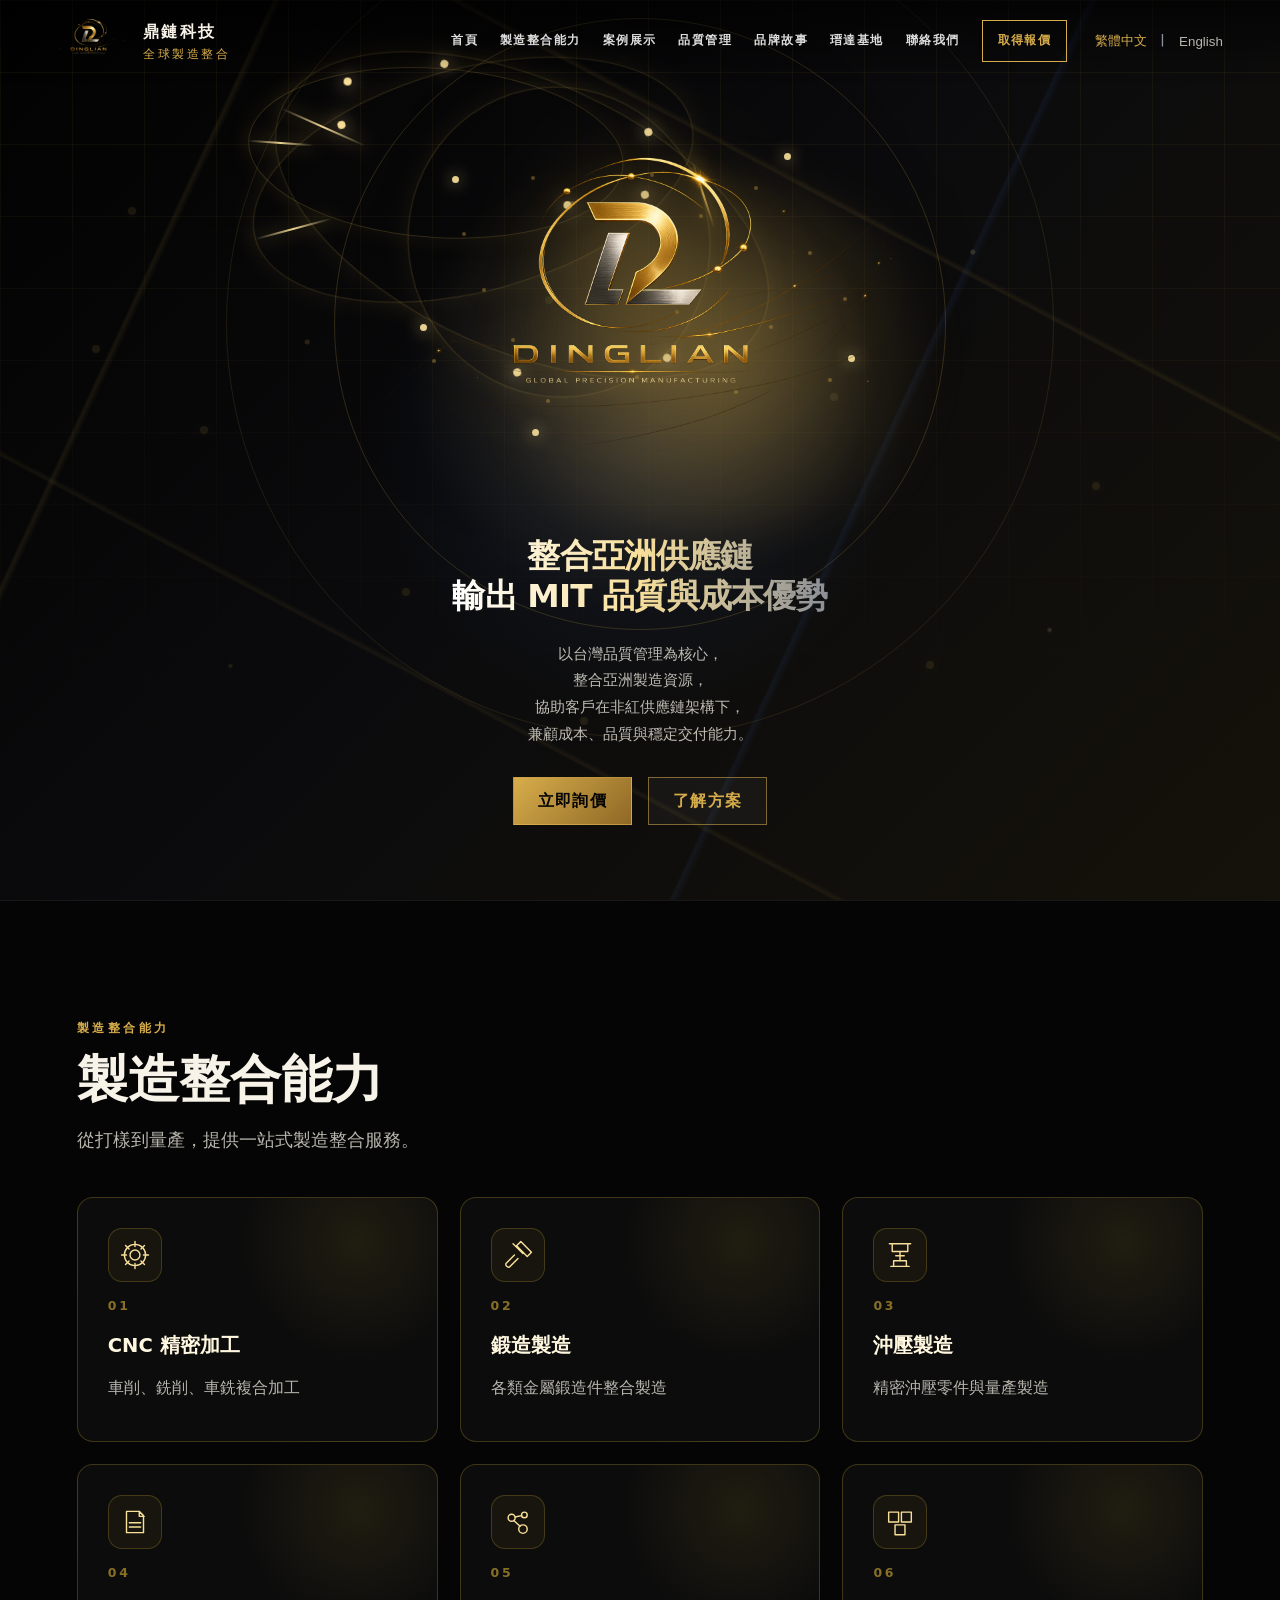
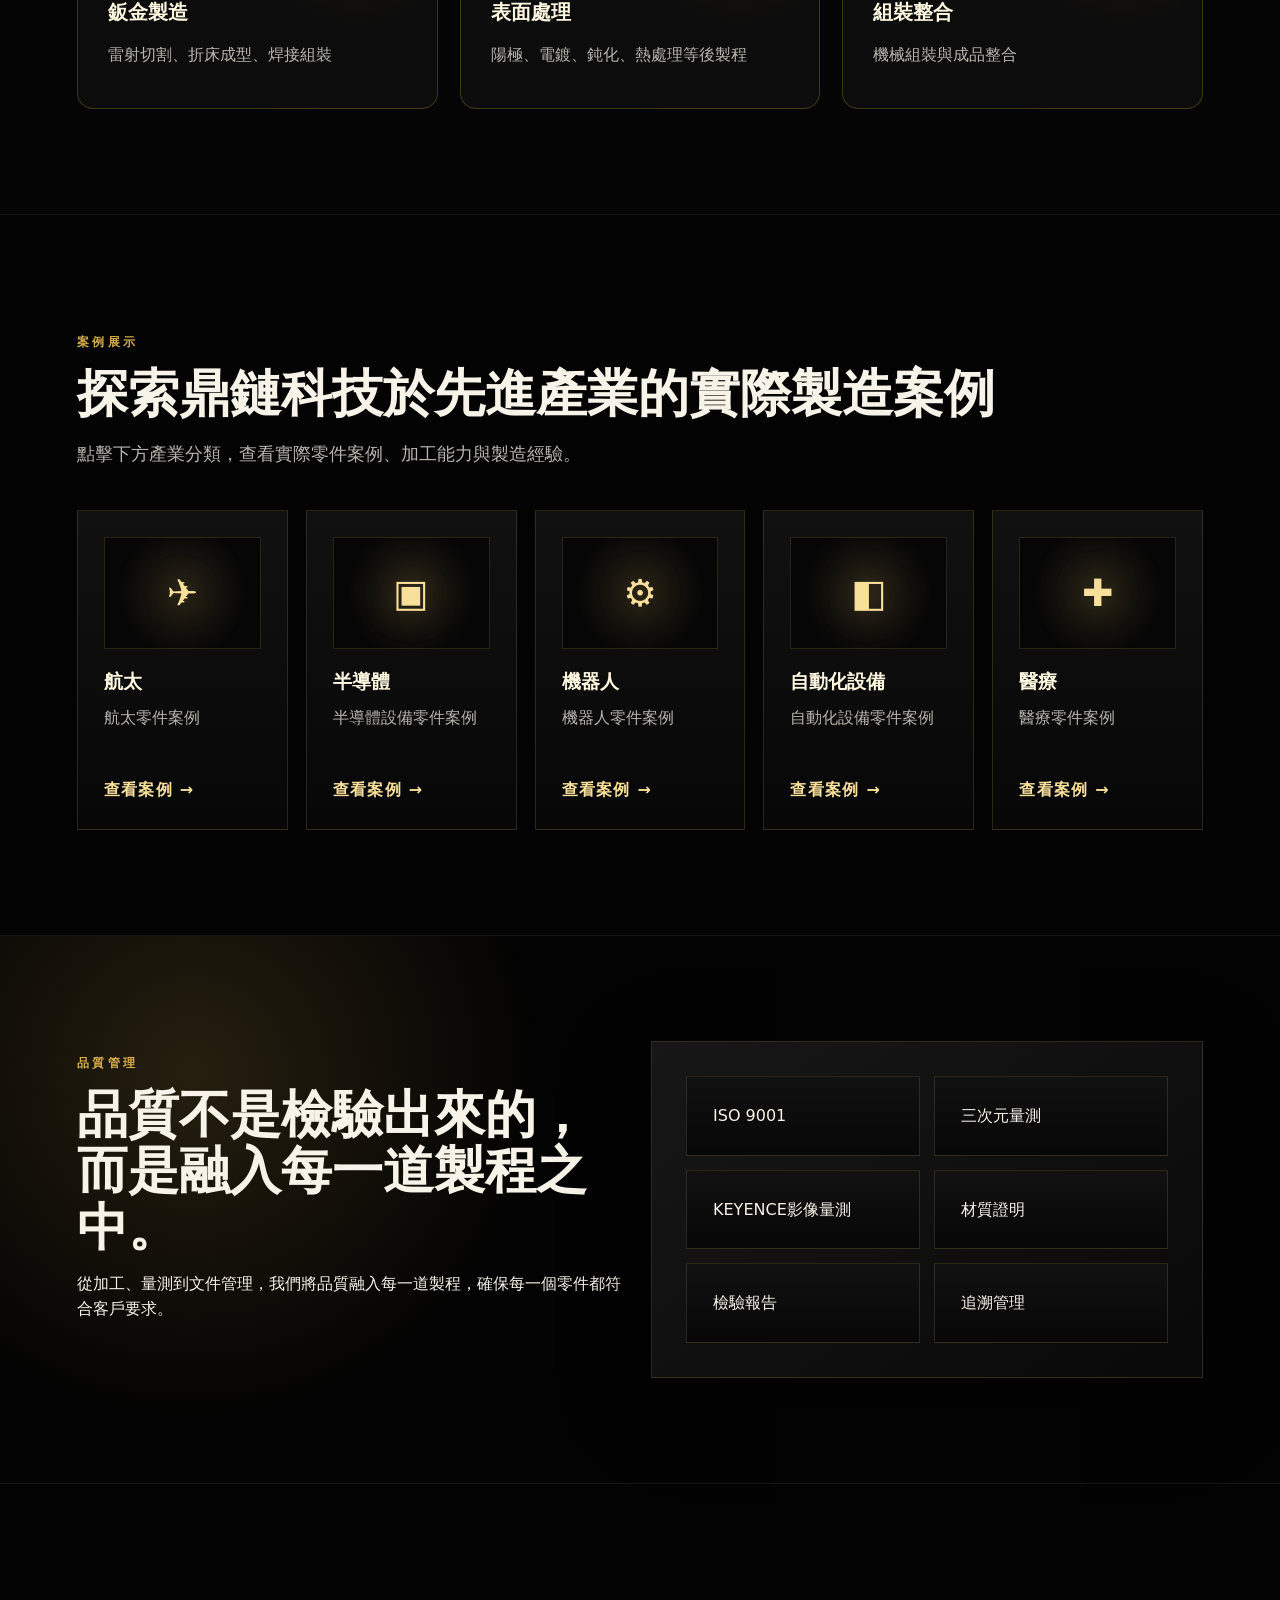
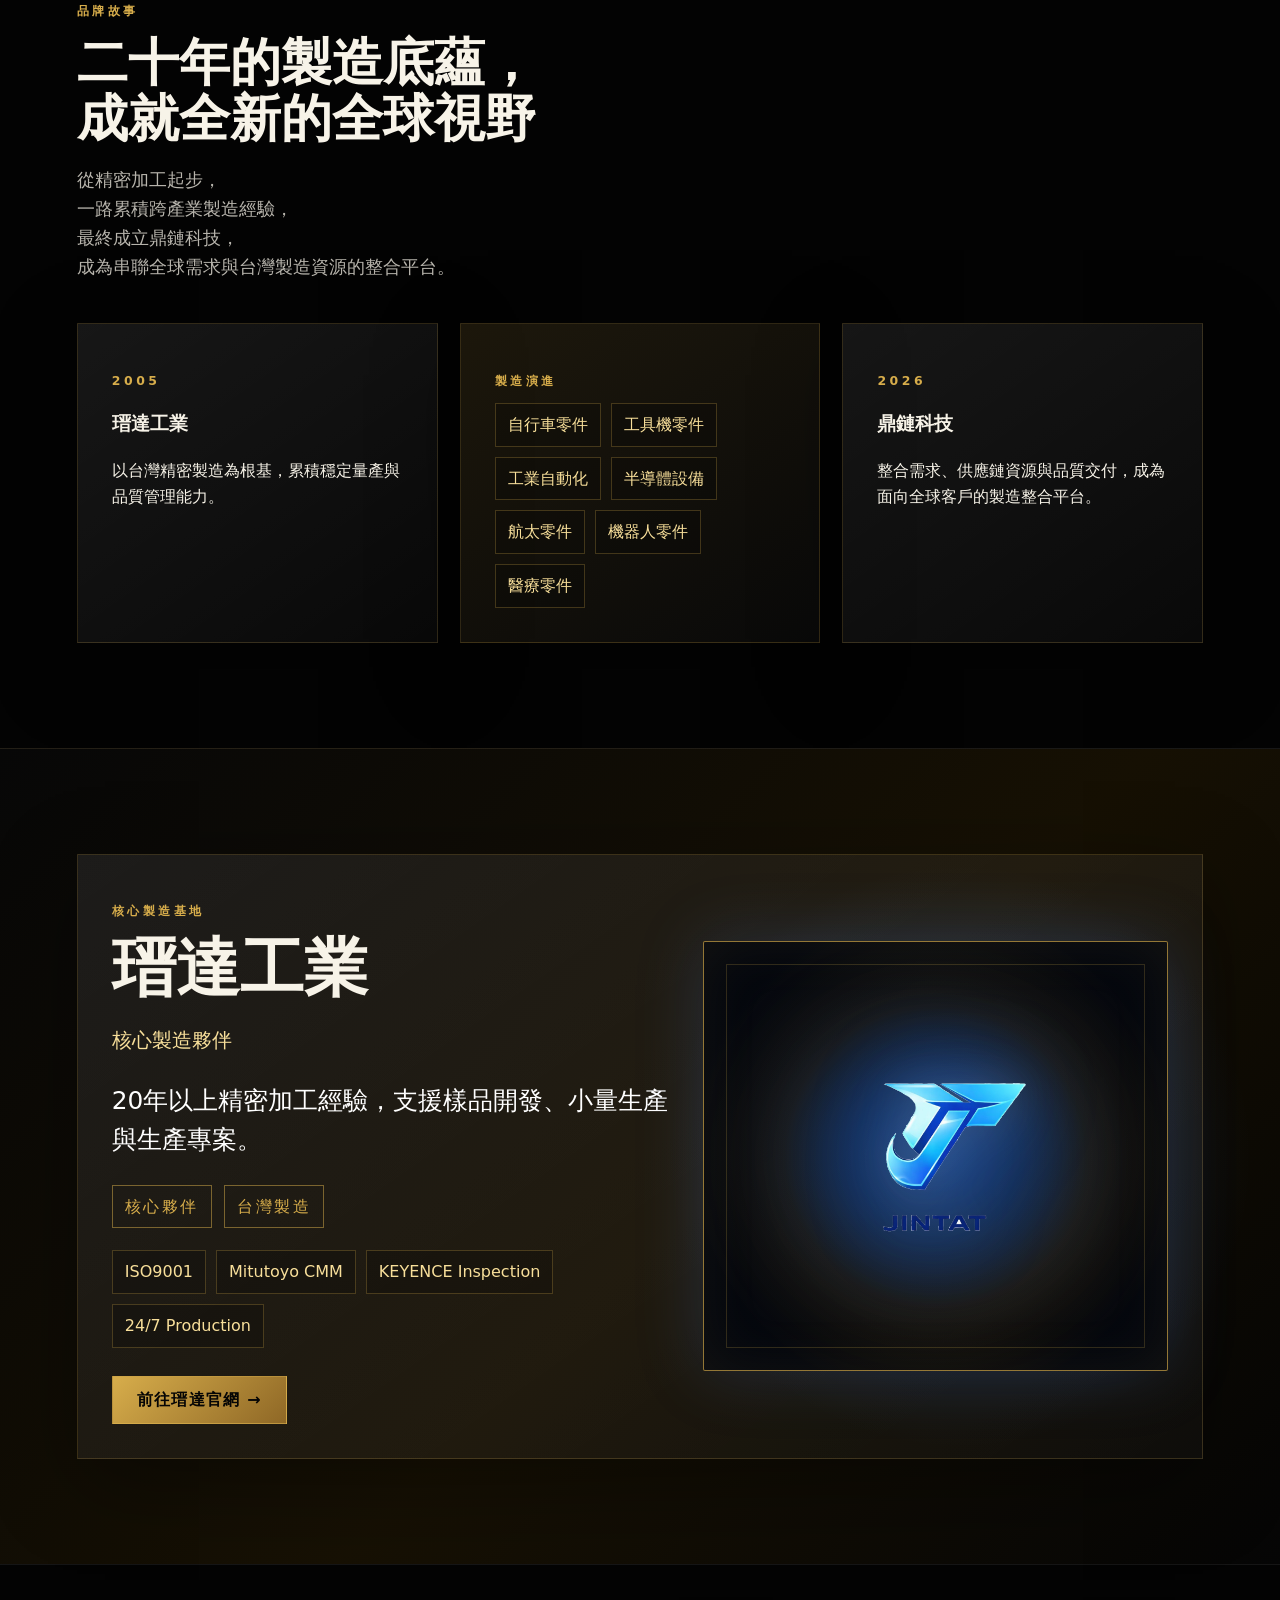
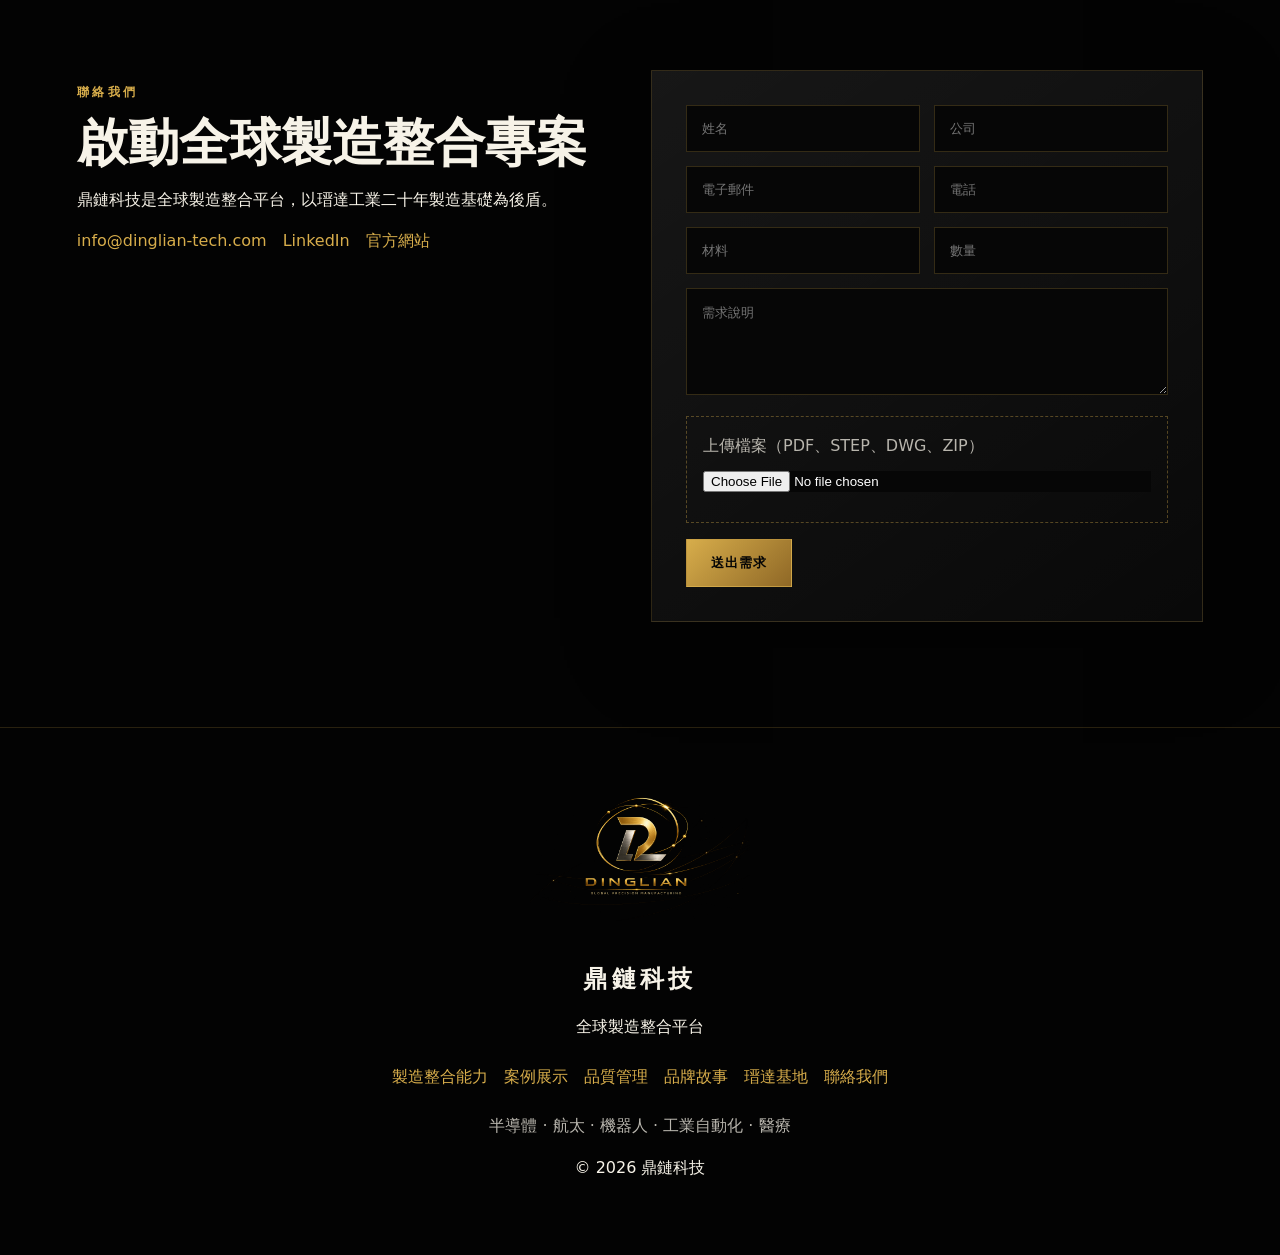
==== commit fbabbb0d: "Separate hero logo and copy layout" ====
--- a/index.html
+++ b/index.html
@@ -24,7 +24,7 @@
     <link rel="icon" type="image/png" href="/dinglian-logo.png" />
     <link rel="apple-touch-icon" href="/dinglian-logo.png" />
     <link rel="stylesheet" href="styles.css" />
-    <link rel="stylesheet" href="hero-spacing.css?v=20260625" />
+    <link rel="stylesheet" href="hero-spacing.css" />
   </head>
   <body>
     <header class="site-header" id="siteHeader">
@@ -99,20 +99,22 @@
               alt="DINGLIAN TECHNOLOGY 鼎鏈科技 official logo"
             />
           </div>
-          <h1 data-i18n-html="hero.title">整合亞洲供應鏈<br />輸出 MIT 品質與成本優勢</h1>
-          <p class="hero-subtitle" data-i18n-html="hero.subtitle">
-            以台灣品質管理為核心，<br />整合亞洲製造資源，<br />協助客戶在非紅供應鏈架構下，<br />兼顧成本、品質與穩定交付能力。
-          </p>
-          <div class="hero-actions">
-            <a class="btn btn-primary" href="#contact" data-i18n="hero.quote"
-              >取得報價</a
-            >
-            <a
-              class="btn btn-secondary"
-              href="#capabilities"
-              data-i18n="hero.explore"
-              >了解方案</a
-            >
+          <div class="hero-copy">
+            <h1 data-i18n-html="hero.title">整合亞洲供應鏈<br />輸出 MIT 品質與成本優勢</h1>
+            <p class="hero-subtitle" data-i18n-html="hero.subtitle">
+              以台灣品質管理為核心，<br />整合亞洲製造資源，<br />協助客戶在非紅供應鏈架構下，<br />兼顧成本、品質與穩定交付能力。
+            </p>
+            <div class="hero-actions">
+              <a class="btn btn-primary" href="#contact" data-i18n="hero.quote"
+                >取得報價</a
+              >
+              <a
+                class="btn btn-secondary"
+                href="#capabilities"
+                data-i18n="hero.explore"
+                >了解方案</a
+              >
+            </div>
           </div>
         </div>
       </section>
--- a/styles.css
+++ b/styles.css
@@ -1724,13 +1724,6 @@
     top: 55%;
   }
 }
-
-/* Homepage Hero V2: logo-centered global integration hub */
-.hero .hero-emblem {
-  width: min(980px, 78vw);
-  height: min(560px, 46vh);
-  margin: clamp(8px, 1.2vh, 18px) auto clamp(-18px, -1vh, -8px);
-}
 .hero .hero-glow {
   width: 72%;
   height: 72%;
@@ -1825,11 +1818,6 @@
   transform: rotate(-4deg);
 }
 @media (max-width: 780px) {
-  .hero .hero-emblem {
-    width: 96vw;
-    height: 38vh;
-    margin-top: 0;
-  }
   .hero h1 {
     font-size: clamp(2.25rem, 11vw, 4.4rem);
     letter-spacing: 0.04em;
@@ -1862,16 +1850,6 @@
     left: 58%;
     top: 60%;
   }
-}
-
-/* Homepage Hero V3 typography hierarchy: logo first, title second */
-.hero .hero-content {
-  transform: translateY(-2.5vh);
-}
-.hero .hero-emblem {
-  width: min(760px, 60vw);
-  height: min(330px, 30vh);
-  margin: 0 auto clamp(2px, 0.8vh, 10px);
 }
 .hero h1 {
   max-width: min(980px, 60vw);
@@ -1922,13 +1900,6 @@
   transform: translate(-50%, -50%);
 }
 @media (max-width: 780px) {
-  .hero .hero-content {
-    transform: translateY(-1vh);
-  }
-  .hero .hero-emblem {
-    width: 92vw;
-    height: min(260px, 28vh);
-  }
   .hero h1 {
     max-width: 92vw;
     font-size: clamp(2rem, 8.8vw, 3.35rem);
@@ -1954,17 +1925,6 @@
   display: flex;
   align-items: center;
   overflow: hidden;
-}
-.hero .hero-content {
-  width: min(1180px, 92vw);
-  margin: 0 auto;
-  padding: 132px 0 88px;
-  text-align: left;
-  align-items: flex-start;
-  transform: translateY(-1vh);
-}
-.hero .hero-emblem {
-  display: none;
 }
 .hero-kicker {
   color: var(--gold);
@@ -1979,9 +1939,6 @@
   letter-spacing: -0.035em;
   text-align: left;
   text-transform: none;
-}
-html[lang="en"] .hero h1 {
-  max-width: min(780px, 56vw);
 }
 .hero-subtitle {
   max-width: 620px;
@@ -2145,15 +2102,6 @@
   .hero {
     min-height: 100vh;
   }
-  .hero .hero-content {
-    padding: 112px 0 64px;
-    text-align: left;
-  }
-  .hero h1,
-  html[lang="en"] .hero h1 {
-    max-width: 92vw;
-    font-size: clamp(2.55rem, 11vw, 4.5rem);
-  }
   .hero-subtitle {
     max-width: 88vw;
     font-size: 1rem;
@@ -2188,23 +2136,6 @@
     font-size: 0.62rem;
     padding: 8px 11px 8px 28px;
   }
-}
-
-/* Homepage Hero V5: centered Dinglian logo with Taiwan-led network */
-.hero .hero-content {
-  width: min(1120px, 92vw);
-  padding: 112px 0 76px;
-  text-align: center;
-  align-items: center;
-  transform: translateY(-1.8vh);
-  z-index: 4;
-}
-.hero .hero-emblem {
-  display: block;
-  position: relative;
-  width: min(900px, 76vw);
-  height: min(360px, 30vh);
-  margin: 0 auto 10px;
 }
 .hero .hero-glow {
   width: 82%;
@@ -2237,9 +2168,6 @@
   letter-spacing: -0.025em;
   text-align: center;
 }
-html[lang="en"] .hero h1 {
-  max-width: min(880px, 74vw);
-}
 .hero-subtitle {
   max-width: 760px;
   margin: 0 auto 28px;
@@ -2340,26 +2268,9 @@
   }
 }
 @media (max-width: 900px) {
-  .hero .hero-content {
-    padding: 104px 0 58px;
-    text-align: center;
-    align-items: center;
-  }
-  .hero .hero-emblem {
-    display: block;
-    width: 96vw;
-    height: min(260px, 28vh);
-    margin-bottom: 4px;
-  }
   .hero-kicker {
     font-size: 0.68rem;
     line-height: 1.55;
-  }
-  .hero h1,
-  html[lang="en"] .hero h1 {
-    max-width: 92vw;
-    font-size: clamp(2.25rem, 9.4vw, 3.7rem);
-    text-align: center;
   }
   .hero-subtitle {
     max-width: 88vw;
@@ -2395,15 +2306,6 @@
 /* Homepage Hero V6: minimal logo-first supply-chain network, no map image */
 .hero-world-map {
   display: none;
-}
-.hero .hero-content {
-  padding: 104px 0 70px;
-  transform: translateY(-1.2vh);
-}
-.hero .hero-emblem {
-  width: min(1120px, 88vw);
-  height: min(430px, 34vh);
-  margin: 0 auto 6px;
 }
 .hero .hero-glow {
   width: 88%;
@@ -2535,15 +2437,6 @@
   }
 }
 @media (max-width: 900px) {
-  .hero .hero-emblem {
-    width: 98vw;
-    height: min(280px, 30vh);
-  }
-  .hero h1,
-  html[lang="en"] .hero h1 {
-    max-width: 92vw;
-    font-size: clamp(2.15rem, 8.8vw, 3.55rem);
-  }
   .hero-subtitle strong {
     font-size: clamp(1.12rem, 5vw, 1.55rem);
   }
@@ -2554,17 +2447,6 @@
   .hub-node {
     top: 24%;
   }
-}
-
-/* Homepage Hero V7: final logo-dominant Taiwan quality platform */
-.hero .hero-content {
-  padding: 96px 0 62px;
-  transform: translateY(-1.4vh);
-}
-.hero .hero-emblem {
-  width: min(1280px, 94vw);
-  height: min(500px, 37vh);
-  margin-bottom: 4px;
 }
 .hero h1 {
   max-width: min(860px, 78vw);
@@ -2656,18 +2538,6 @@
   top: 17%;
 }
 @media (max-width: 900px) {
-  .hero .hero-content {
-    padding: 96px 0 50px;
-  }
-  .hero .hero-emblem {
-    width: 100vw;
-    height: min(300px, 31vh);
-  }
-  .hero h1,
-  html[lang="en"] .hero h1 {
-    font-size: clamp(2rem, 8.2vw, 3.25rem);
-    max-width: 92vw;
-  }
   .hero-subtitle {
     font-size: 0.92rem;
     line-height: 1.58;
@@ -2713,18 +2583,6 @@
 .hero-world-map,
 .global-nodes {
   display: none !important;
-}
-.hero .hero-content {
-  min-height: 100vh;
-  justify-content: center;
-  padding: 88px 0 58px;
-  transform: translateY(-2vh);
-}
-.hero .hero-emblem {
-  width: min(1320px, 94vw);
-  height: min(520px, 40vh);
-  margin: 0 auto 8px;
-  isolation: isolate;
 }
 .hero .hero-glow {
   width: 76%;
@@ -2846,28 +2704,9 @@
   }
 }
 @media (max-width: 900px) {
-  .hero .hero-content {
-    padding: 84px 0 48px;
-    transform: translateY(-1vh);
-  }
-  .hero .hero-emblem {
-    width: 104vw;
-    height: min(340px, 35vh);
-  }
   .logo-particles {
     inset: 6% 0;
   }
-}
-
-/* Homepage Hero V9 final layout: centered logo, reduced crossing lines, no badge/features */
-.hero .hero-content {
-  transform: none;
-  padding: 98px 0 64px;
-}
-.hero .hero-emblem {
-  width: min(720px, 72vw);
-  height: min(360px, 38vh);
-  margin: 0 auto 16px;
 }
 .hero .hero-glow {
   width: 82%;
@@ -2901,15 +2740,6 @@
   animation-duration: 9.5s;
 }
 @media (max-width: 900px) {
-  .hero .hero-emblem {
-    width: 85vw;
-    height: min(300px, 35vh);
-  }
-  .hero h1,
-  html[lang="en"] .hero h1 {
-    font-size: clamp(1.95rem, 7.8vw, 3.2rem);
-    max-width: 92vw;
-  }
   .hero-subtitle {
     max-width: 88vw;
   }
@@ -2918,18 +2748,6 @@
 /* Homepage Hero V10 final refinement: logo-dominant, centered, clutter-free */
 .hero {
   min-height: 100vh;
-}
-.hero .hero-content {
-  align-items: center;
-  justify-content: center;
-  padding: clamp(72px, 8vh, 104px) 0 clamp(56px, 7vh, 86px);
-  transform: translateY(-8vh);
-}
-.hero .hero-emblem {
-  width: min(780px, 54vw);
-  max-width: 780px;
-  height: min(430px, 42vh);
-  margin: 0 auto 80px;
 }
 .hero .hero-glow {
   width: 94%;
@@ -2977,23 +2795,6 @@
   justify-content: center;
 }
 @media (max-width: 900px) {
-  .hero .hero-content {
-    padding: 76px 0 48px;
-    transform: translateY(-3vh);
-  }
-  .hero .hero-emblem {
-    width: 88vw;
-    max-width: 520px;
-    height: min(320px, 35vh);
-    margin: 0 auto 52px;
-  }
-  .hero h1,
-  html[lang="en"] .hero h1 {
-    font-size: clamp(32px, 8vw, 46px);
-    line-height: 1.1;
-    max-width: 92vw;
-    margin-bottom: 28px;
-  }
   .hero-subtitle {
     max-width: 88vw;
     margin-bottom: 30px;
@@ -3098,245 +2899,3 @@
     min-height: 220px;
   }
 }
-
-/* ================================
-   FINAL HERO TEMPLATE - IMAGE 2 STYLE
-   ================================ */
-
-.hero {
-  min-height: 100vh;
-  padding: 92px clamp(20px, 5vw, 80px) 56px;
-  display: flex;
-  align-items: center;
-  justify-content: center;
-  text-align: center;
-  overflow: hidden;
-  position: relative;
-  isolation: isolate;
-}
-
-.hero-centered,
-.hero .hero-content.hero-centered {
-  width: min(1180px, 94vw);
-  margin: 0 auto;
-  padding: 0;
-  display: flex;
-  flex-direction: column;
-  align-items: center;
-  justify-content: center;
-  transform: none;
-}
-
-/* Logo animation area */
-.hero-emblem,
-.hero .hero-emblem {
-  width: clamp(560px, 46vw, 760px);
-  max-width: 92vw;
-  aspect-ratio: 1;
-  margin: -8px auto -78px;
-  position: relative;
-  display: grid;
-  place-items: center;
-  z-index: 4;
-}
-
-/* Actual logo image - must be bigger than headline */
-.hero-emblem .hero-logo {
-  width: clamp(520px, 42vw, 700px);
-  max-width: 90vw;
-  height: auto;
-  display: block;
-  object-fit: contain;
-  object-position: center;
-  margin: 0 auto;
-  position: relative;
-  z-index: 6;
-  transform: translateY(0);
-  filter:
-    drop-shadow(0 0 38px rgba(215, 173, 75, 0.48))
-    drop-shadow(0 0 70px rgba(0, 0, 0, 0.88));
-}
-
-/* Keep orbit behind logo */
-.hero-glow,
-.orbit-ring,
-.hero-node,
-.logo-particles {
-  pointer-events: none;
-}
-
-.hero-glow {
-  z-index: 1;
-}
-
-.orbit-ring {
-  z-index: 2;
-}
-
-.hero-node,
-.logo-particles {
-  z-index: 3;
-}
-
-/* Headline: smaller than logo, premium and centered */
-.hero h1,
-html[lang="en"] .hero h1 {
-  max-width: 1050px;
-  margin: 0 auto 20px;
-  font-size: clamp(2.7rem, 4.15vw, 5.15rem);
-  line-height: 1.02;
-  text-align: center;
-  letter-spacing: -0.035em;
-  background: linear-gradient(90deg, #fff, var(--gold2), #8b8f96);
-  -webkit-background-clip: text;
-  color: transparent;
-}
-
-/* Subtitle under headline */
-.hero-subtitle {
-  max-width: 760px;
-  margin: 0 auto 30px;
-  text-align: center;
-  font-size: clamp(1rem, 1.2vw, 1.25rem);
-  line-height: 1.65;
-  color: rgba(247, 243, 232, 0.76);
-}
-
-.hero-actions {
-  display: flex;
-  justify-content: center;
-  align-items: center;
-  gap: 16px;
-  flex-wrap: wrap;
-  margin-top: 6px;
-}
-
-/* Make background lines centered, not pulling visual weight to one side */
-.network-lines {
-  inset: 6% 4%;
-  opacity: 0.82;
-}
-
-.orb-one {
-  width: 62vh;
-  height: 62vh;
-  left: 50%;
-  right: auto;
-  top: 45%;
-  transform: translate(-50%, -50%);
-}
-
-.orb-two {
-  width: 86vh;
-  height: 86vh;
-  left: 50%;
-  top: 45%;
-  bottom: auto;
-  transform: translate(-50%, -50%);
-  border-color: rgba(215, 173, 75, 0.12);
-}
-
-/* Tablet */
-@media (max-width: 1050px) {
-  .hero {
-    min-height: 100vh;
-    padding: 88px 22px 52px;
-  }
-
-  .hero-centered,
-  .hero .hero-content.hero-centered {
-    width: min(920px, 94vw);
-  }
-
-  .hero-emblem,
-  .hero .hero-emblem {
-    width: min(560px, 88vw);
-    margin: -4px auto -54px;
-  }
-
-  .hero-emblem .hero-logo {
-    width: min(520px, 86vw);
-    max-width: 86vw;
-  }
-
-  .hero h1,
-  html[lang="en"] .hero h1 {
-    max-width: 860px;
-    font-size: clamp(2.45rem, 6.4vw, 4.25rem);
-    line-height: 1.03;
-  }
-
-  .hero-subtitle {
-    font-size: 1rem;
-    max-width: 680px;
-  }
-}
-
-/* Mobile */
-@media (max-width: 640px) {
-  .hero {
-    min-height: 100svh;
-    padding: 82px 16px 44px;
-    align-items: center;
-  }
-
-  .hero-centered,
-  .hero .hero-content.hero-centered {
-    width: 100%;
-    justify-content: center;
-  }
-
-  .hero-emblem,
-  .hero .hero-emblem {
-    width: min(390px, 96vw);
-    max-width: 96vw;
-    margin: -8px auto -34px;
-  }
-
-  .hero-emblem .hero-logo {
-    width: min(370px, 94vw);
-    max-width: 94vw;
-    transform: translateY(0);
-  }
-
-  .hero h1,
-  html[lang="en"] .hero h1 {
-    max-width: 100%;
-    margin: 0 auto 16px;
-    font-size: clamp(2.05rem, 9.4vw, 3.15rem);
-    line-height: 1.06;
-    letter-spacing: -0.04em;
-  }
-
-  .hero-subtitle {
-    max-width: 92vw;
-    margin-bottom: 24px;
-    font-size: 0.96rem;
-    line-height: 1.6;
-  }
-
-  .hero-actions {
-    gap: 12px;
-  }
-
-  .hero-actions .btn {
-    width: min(280px, 88vw);
-  }
-
-  .network-lines {
-    inset: 10% -12% 6%;
-    opacity: 0.52;
-  }
-
-  .orb-one {
-    width: 54vh;
-    height: 54vh;
-    top: 38%;
-  }
-
-  .orb-two {
-    width: 70vh;
-    height: 70vh;
-    top: 38%;
-  }
-}
--- a/hero-spacing.css
+++ b/hero-spacing.css
@@ -1,12 +1,17 @@
-/* FINAL HERO SPACING LOCK - larger centered logo + clear breathing room */
+/* ================================
+   FINAL HERO LAYOUT
+   Logo area and text area separated
+   ================================ */
+
 .hero {
   min-height: 100svh;
-  padding: 86px clamp(20px, 5vw, 80px) 64px;
+  padding: 96px clamp(20px, 5vw, 80px) 64px;
   display: flex;
   align-items: center;
   justify-content: center;
   text-align: center;
   overflow: hidden;
+  position: relative;
 }
 
 .hero-centered {
@@ -19,39 +24,54 @@
   justify-content: center;
 }
 
+/* Logo block: independent from title */
 .hero-emblem {
-  width: clamp(620px, 50vw, 840px);
-  max-width: 94vw;
-  aspect-ratio: 1;
-  margin: -18px auto 42px;
+  width: clamp(520px, 42vw, 680px);
+  max-width: 90vw;
+  aspect-ratio: 1 / 0.72;
   position: relative;
   display: grid;
   place-items: center;
-  z-index: 4;
-}
-
+  margin: 0 auto 42px;
+  z-index: 3;
+  overflow: visible;
+}
+
+/* Actual logo image */
 .hero-emblem .hero-logo {
-  width: clamp(590px, 47vw, 790px);
-  max-width: 92vw;
+  width: clamp(500px, 40vw, 650px);
+  max-width: 88vw;
   height: auto;
   display: block;
   object-fit: contain;
   object-position: center;
   margin: 0 auto;
-  transform: translateY(0);
+  transform: none;
+  position: relative;
+  z-index: 5;
+  filter:
+    drop-shadow(0 0 42px rgba(215, 173, 75, 0.52))
+    drop-shadow(0 0 78px rgba(0, 0, 0, 0.9));
+}
+
+/* Text block: always below logo */
+.hero-copy {
+  width: min(980px, 94vw);
+  margin: 0 auto;
   position: relative;
   z-index: 6;
-  filter:
-    drop-shadow(0 0 42px rgba(215, 173, 75, 0.5))
-    drop-shadow(0 0 76px rgba(0, 0, 0, 0.9));
-}
-
+  display: flex;
+  flex-direction: column;
+  align-items: center;
+}
+
+.hero-copy h1,
 .hero h1 {
-  max-width: 1080px;
-  margin: 0 auto 30px;
-  font-size: clamp(2.45rem, 3.65vw, 4.65rem);
-  line-height: 1.14;
-  letter-spacing: -0.035em;
+  max-width: 980px;
+  margin: 0 auto 24px;
+  font-size: clamp(1.75rem, 2.55vw, 3.2rem);
+  line-height: 1.24;
+  letter-spacing: -0.025em;
   text-align: center;
   background: linear-gradient(90deg, #fff, var(--gold2), #8b8f96);
   -webkit-background-clip: text;
@@ -60,76 +80,105 @@
 
 .hero-subtitle {
   max-width: 760px;
-  margin: 0 auto 34px;
+  margin: 0 auto 30px;
   text-align: center;
-  font-size: clamp(1rem, 1.15vw, 1.2rem);
+  font-size: clamp(0.95rem, 1vw, 1.1rem);
   line-height: 1.75;
   color: rgba(247, 243, 232, 0.76);
 }
 
 .hero-actions {
+  display: flex;
   justify-content: center;
-  gap: 18px;
-  margin-top: 4px;
+  align-items: center;
+  gap: 16px;
+  flex-wrap: wrap;
+  margin-top: 0;
+}
+
+/* Keep animation behind logo, not over text */
+.hero-glow,
+.orbit-ring,
+.hero-node,
+.logo-particles {
+  pointer-events: none;
+}
+
+.hero-glow {
+  z-index: 1;
+}
+
+.orbit-ring,
+.logo-particles,
+.hero-node {
+  z-index: 2;
 }
 
 .network-lines {
-  inset: 6% 4%;
-  opacity: 0.82;
+  inset: 5% 3.5%;
+  opacity: 0.78;
 }
 
 .orb-one {
-  width: 66vh;
-  height: 66vh;
+  width: 68vh;
+  height: 68vh;
   left: 50%;
   right: auto;
-  top: 42%;
+  top: 36%;
   transform: translate(-50%, -50%);
 }
 
 .orb-two {
-  width: 90vh;
-  height: 90vh;
+  width: 92vh;
+  height: 92vh;
   left: 50%;
-  top: 42%;
+  top: 36%;
   bottom: auto;
   transform: translate(-50%, -50%);
   border-color: rgba(215, 173, 75, 0.12);
 }
 
+/* Tablet */
 @media (max-width: 1050px) {
   .hero {
     min-height: 100svh;
-    padding: 86px 22px 58px;
-  }
-
-  .hero-centered {
-    width: min(920px, 94vw);
+    padding: 88px 22px 58px;
   }
 
   .hero-emblem {
-    width: min(600px, 90vw);
-    margin: -8px auto 34px;
+    width: min(500px, 88vw);
+    max-width: 88vw;
+    margin-bottom: 36px;
   }
 
   .hero-emblem .hero-logo {
-    width: min(560px, 88vw);
-    max-width: 88vw;
-  }
-
+    width: min(480px, 86vw);
+    max-width: 86vw;
+  }
+
+  .hero-copy {
+    width: min(860px, 94vw);
+  }
+
+  .hero-copy h1,
   .hero h1 {
     max-width: 860px;
-    margin-bottom: 26px;
-    font-size: clamp(2.35rem, 5.6vw, 4rem);
-    line-height: 1.13;
-  }
-}
-
+    font-size: clamp(1.7rem, 4vw, 2.85rem);
+    line-height: 1.26;
+    margin-bottom: 22px;
+  }
+
+  .hero-subtitle {
+    font-size: 0.96rem;
+    line-height: 1.72;
+  }
+}
+
+/* Mobile */
 @media (max-width: 640px) {
   .hero {
     min-height: 100svh;
-    padding: 80px 16px 46px;
-    overflow: hidden;
+    padding: 76px 16px 46px;
   }
 
   .hero-centered {
@@ -137,29 +186,33 @@
   }
 
   .hero-emblem {
-    width: min(430px, 98vw);
-    max-width: 98vw;
-    margin: -10px auto 24px;
+    width: min(350px, 90vw);
+    max-width: 90vw;
+    margin-bottom: 28px;
   }
 
   .hero-emblem .hero-logo {
-    width: min(405px, 96vw);
-    max-width: 96vw;
-    transform: translateY(0);
-  }
-
+    width: min(340px, 88vw);
+    max-width: 88vw;
+  }
+
+  .hero-copy {
+    width: 100%;
+  }
+
+  .hero-copy h1,
   .hero h1 {
     max-width: 100%;
-    margin: 0 auto 20px;
-    font-size: clamp(1.95rem, 8.2vw, 2.9rem);
-    line-height: 1.18;
-    letter-spacing: -0.04em;
+    margin: 0 auto 18px;
+    font-size: clamp(1.45rem, 6vw, 2rem);
+    line-height: 1.3;
+    letter-spacing: -0.02em;
   }
 
   .hero-subtitle {
     max-width: 92vw;
-    margin-bottom: 26px;
-    font-size: 0.95rem;
+    margin-bottom: 24px;
+    font-size: 0.9rem;
     line-height: 1.7;
   }
 
@@ -172,19 +225,19 @@
   }
 
   .network-lines {
-    inset: 8% -12% 6%;
-    opacity: 0.5;
+    inset: 7% -14% 6%;
+    opacity: 0.46;
   }
 
   .orb-one {
     width: 56vh;
     height: 56vh;
-    top: 34%;
+    top: 30%;
   }
 
   .orb-two {
     width: 74vh;
     height: 74vh;
-    top: 34%;
-  }
-}
+    top: 30%;
+  }
+}
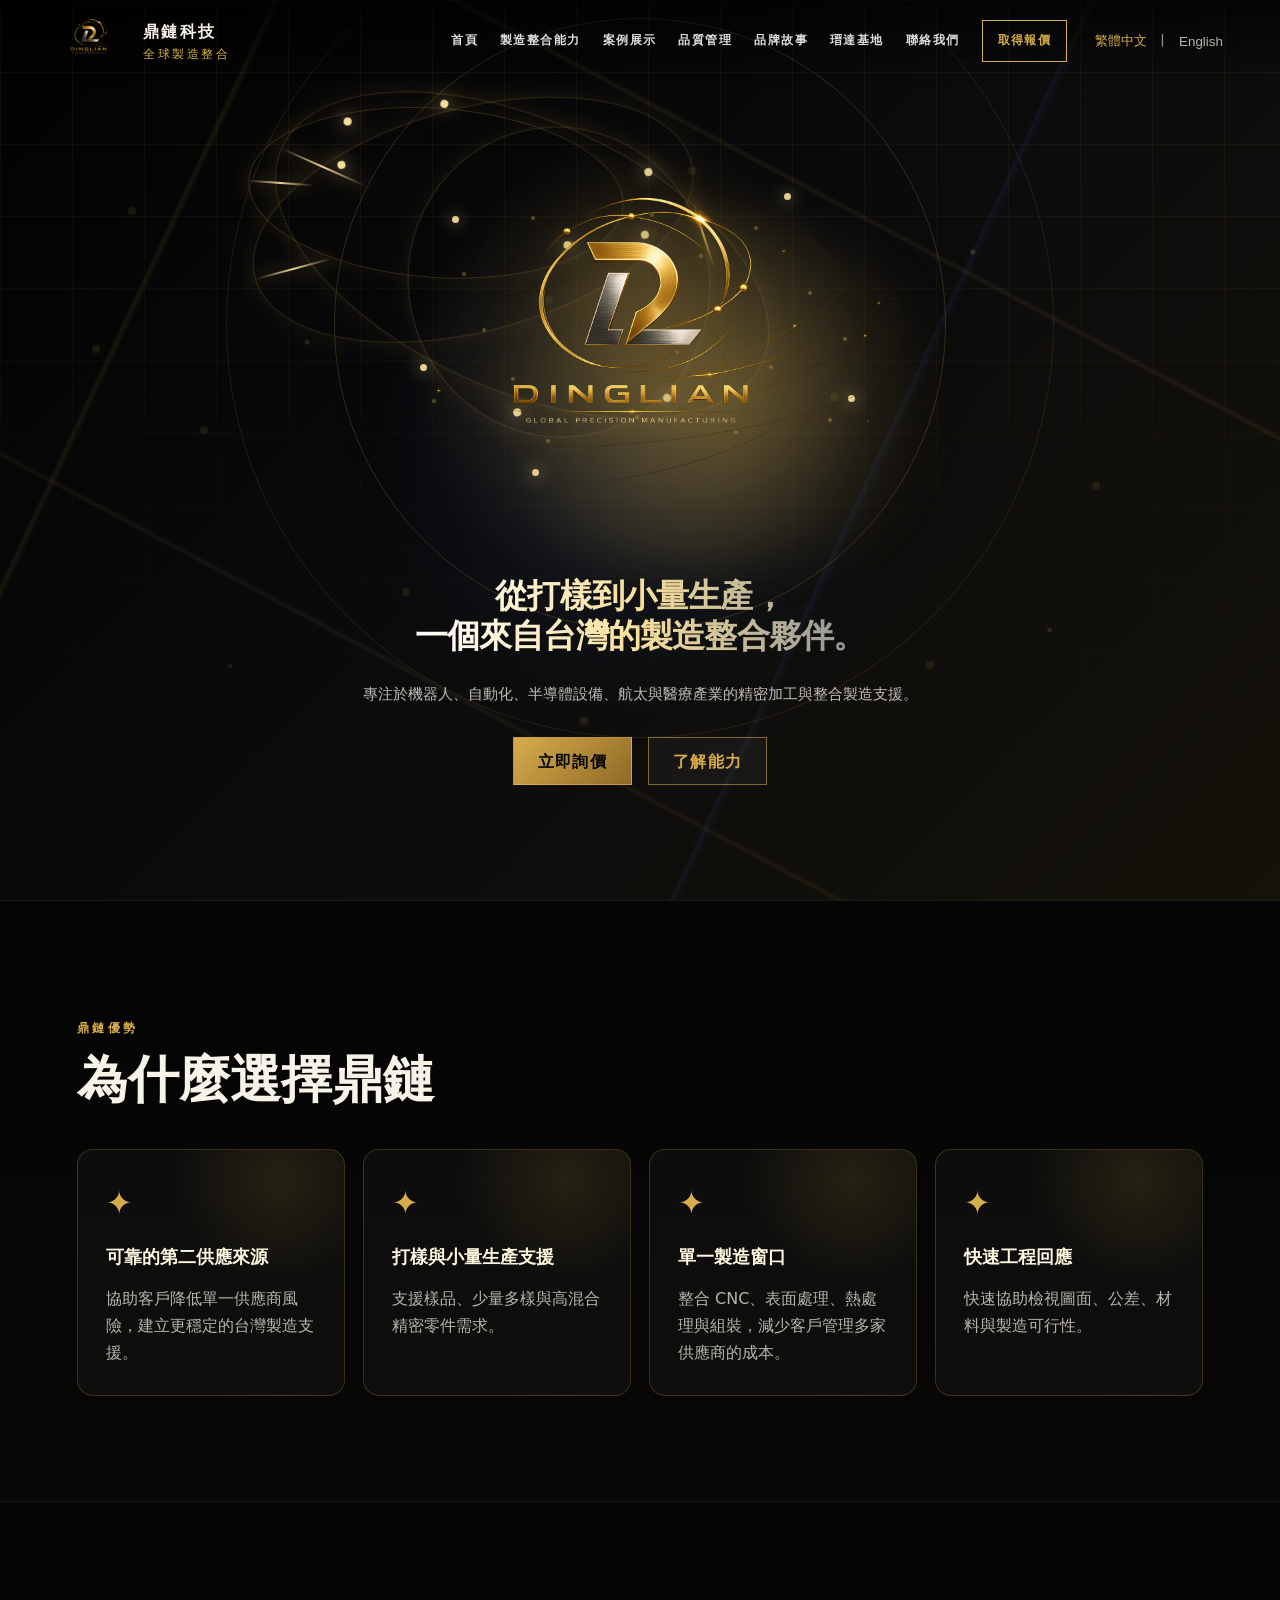
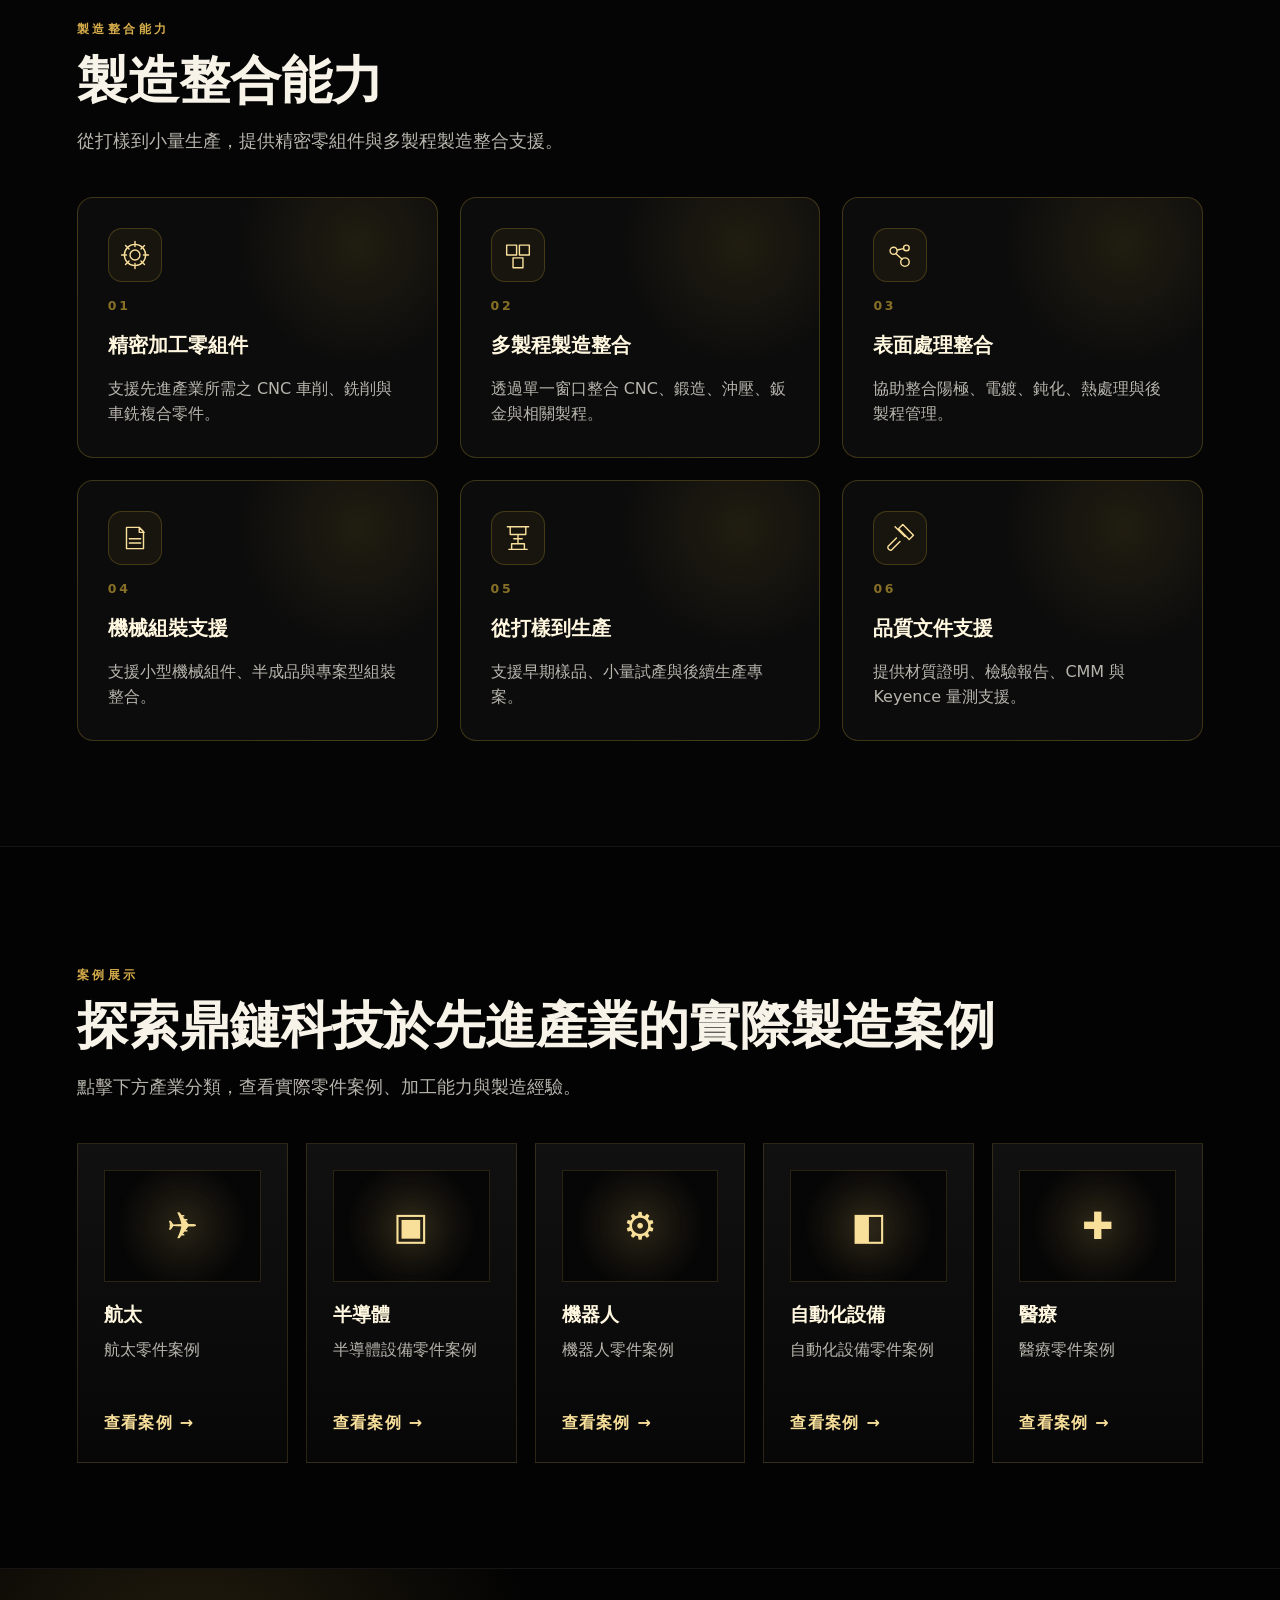
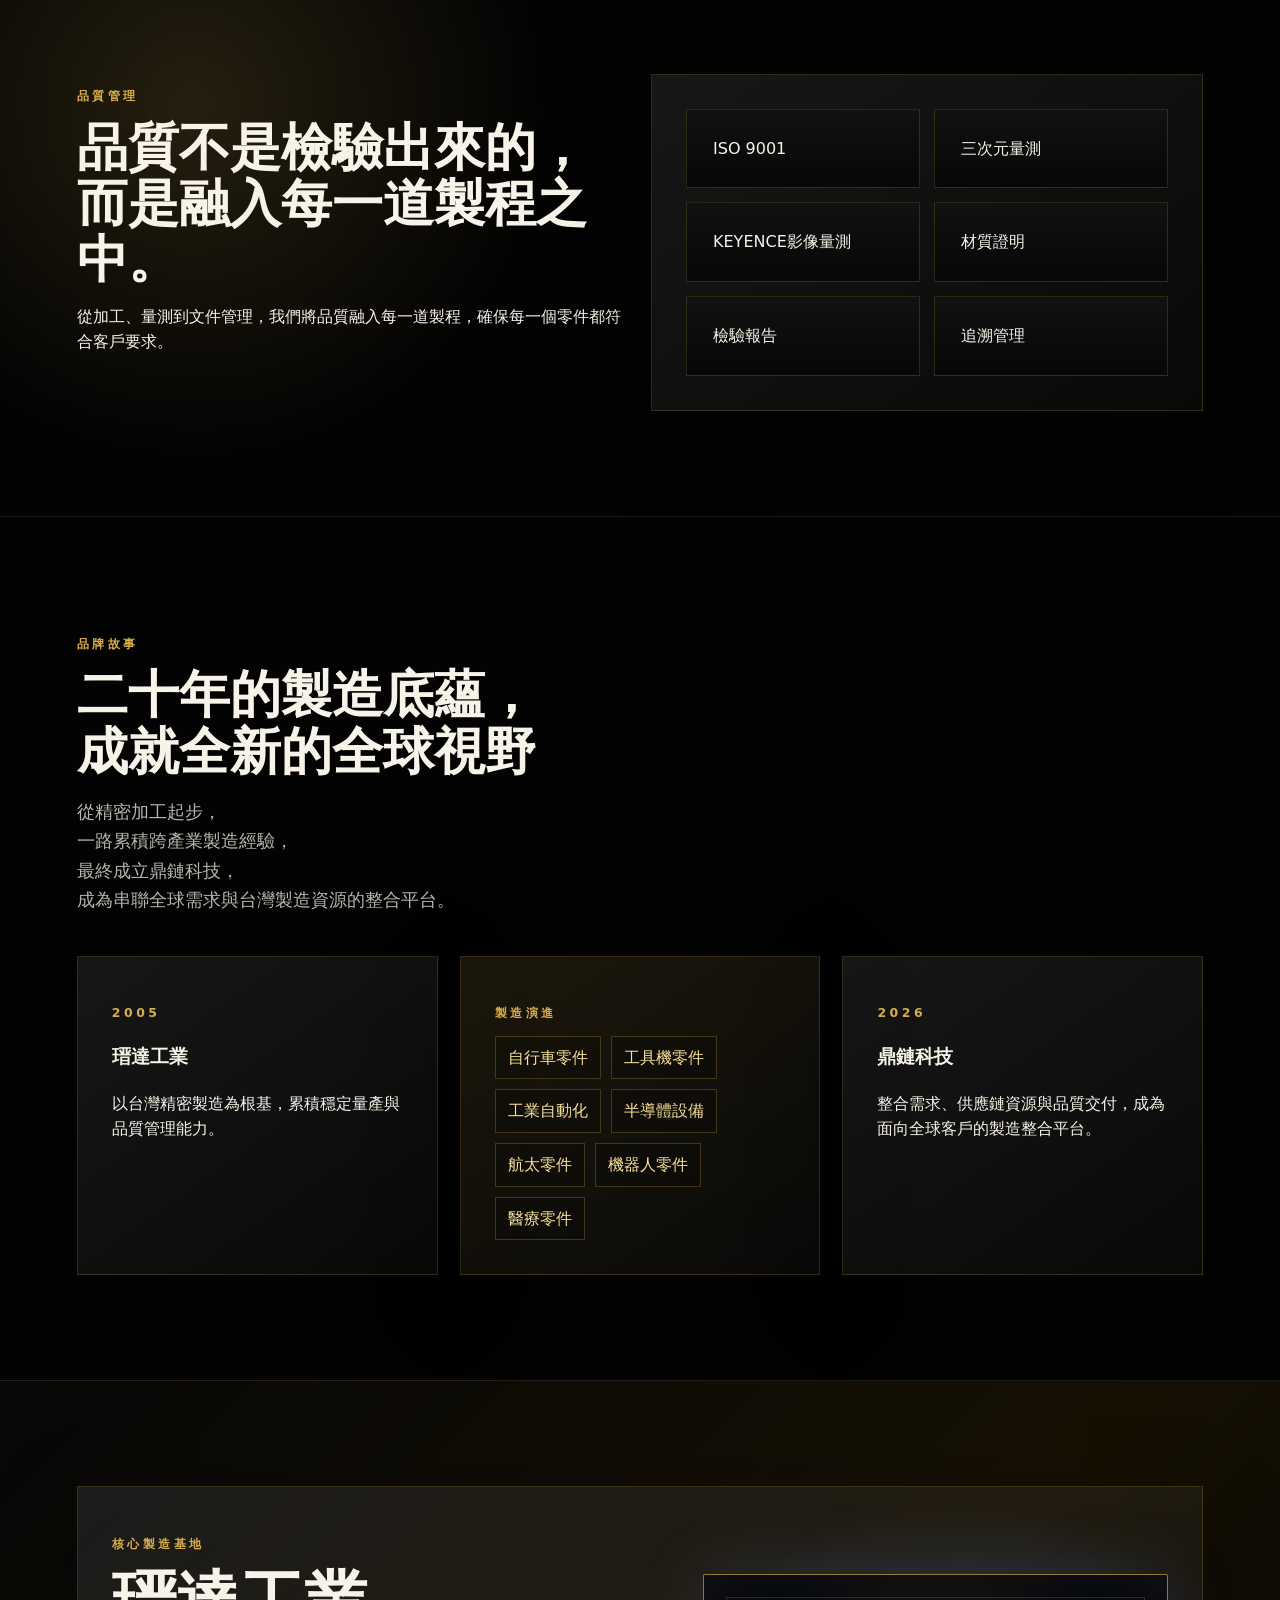
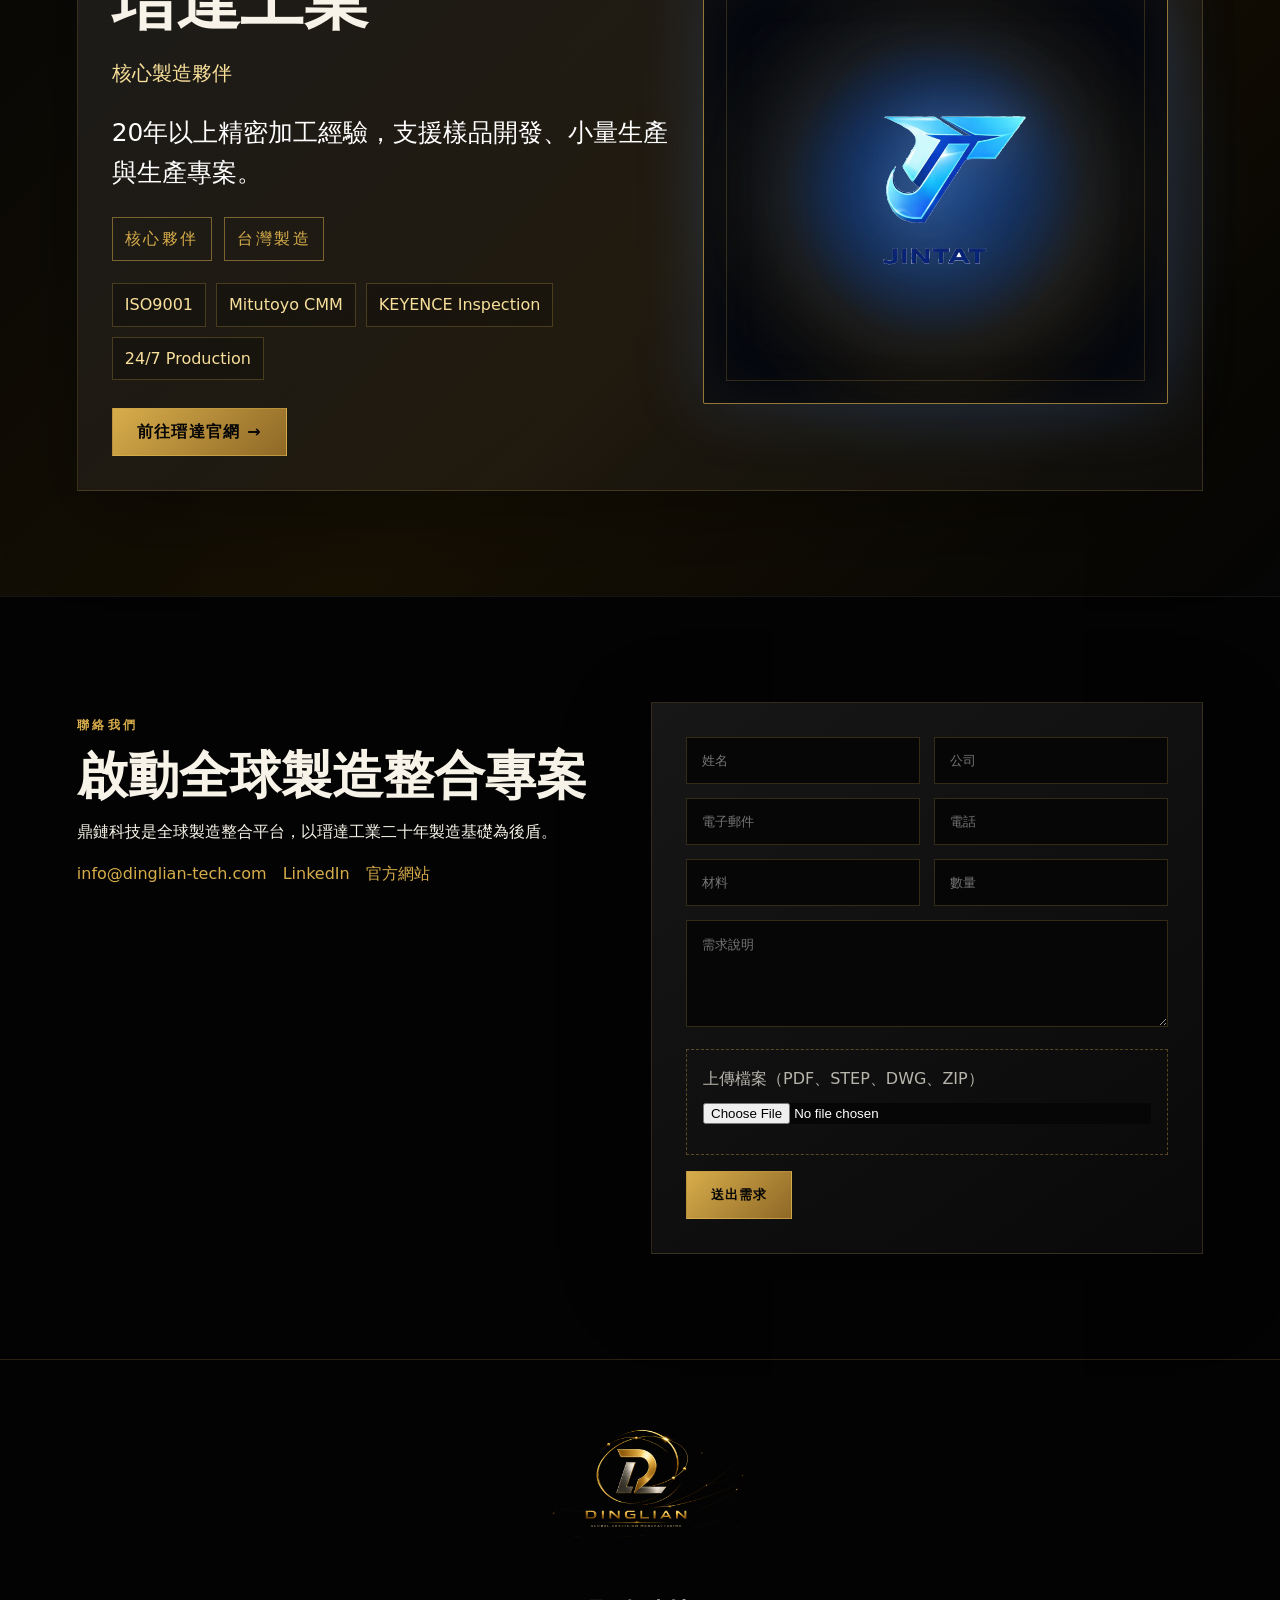
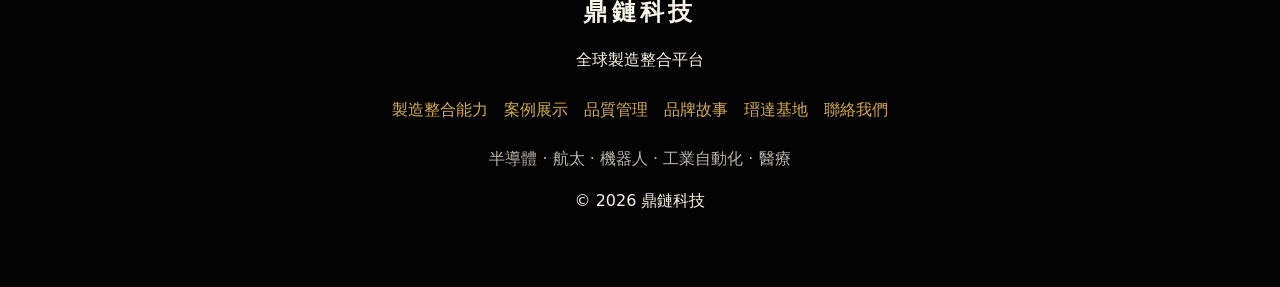
==== commit 656adffe: "Upgrade V2 RFQ positioning" ====
--- a/index.html
+++ b/index.html
@@ -100,9 +100,9 @@
             />
           </div>
           <div class="hero-copy">
-            <h1 data-i18n-html="hero.title">整合亞洲供應鏈<br />輸出 MIT 品質與成本優勢</h1>
+            <h1 data-i18n-html="hero.title">從打樣到小量生產，<br />一個來自台灣的製造整合夥伴。</h1>
             <p class="hero-subtitle" data-i18n-html="hero.subtitle">
-              以台灣品質管理為核心，<br />整合亞洲製造資源，<br />協助客戶在非紅供應鏈架構下，<br />兼顧成本、品質與穩定交付能力。
+              專注於機器人、自動化、半導體設備、航太與醫療產業的精密加工與整合製造支援。
             </p>
             <div class="hero-actions">
               <a class="btn btn-primary" href="#contact" data-i18n="hero.quote"
@@ -112,11 +112,19 @@
                 class="btn btn-secondary"
                 href="#capabilities"
                 data-i18n="hero.explore"
-                >了解方案</a
+                >了解能力</a
               >
             </div>
           </div>
         </div>
+      </section>
+
+      <section class="section home-why" id="why-dinglian">
+        <div class="section-heading reveal">
+          <p class="eyebrow" data-i18n="homeWhy.kicker">鼎鏈優勢</p>
+          <h2 data-i18n="homeWhy.title">為什麼選擇鼎鏈</h2>
+        </div>
+        <div class="why-cards" id="homeWhyGrid"></div>
       </section>
 
       <section class="section capabilities" id="capabilities">
@@ -124,7 +132,7 @@
           <p class="eyebrow" data-i18n="label.solutions">製造整合能力</p>
           <h2 data-i18n="solutions.title">製造整合能力</h2>
           <p class="section-subtitle" data-i18n="solutions.copy">
-            從打樣到量產，提供一站式製造整合服務。
+            從打樣到小量生產，提供精密零組件與多製程製造整合支援。
           </p>
         </div>
         <div class="solution-grid capability-grid" id="solutionGrid"></div>
--- a/styles.css
+++ b/styles.css
@@ -2899,3 +2899,51 @@
     min-height: 220px;
   }
 }
+
+/* Homepage V2.0 RFQ trust cards */
+.home-why {
+  background: linear-gradient(180deg, #050505, #080706);
+}
+.why-cards {
+  display: grid;
+  grid-template-columns: repeat(4, minmax(0, 1fr));
+  gap: 18px;
+}
+.why-card {
+  min-height: 245px;
+  border: 1px solid rgba(212, 175, 55, 0.22);
+  border-radius: 16px;
+  background:
+    radial-gradient(circle at 76% 12%, rgba(212, 175, 55, 0.12), transparent 36%),
+    rgba(255, 255, 255, 0.03);
+  padding: 28px;
+  display: flex;
+  flex-direction: column;
+  gap: 14px;
+  transition: transform 0.28s ease, border-color 0.28s ease, box-shadow 0.28s ease;
+}
+.why-card:hover {
+  transform: translateY(-8px);
+  border-color: rgba(212, 175, 55, 0.62);
+  box-shadow: 0 26px 76px rgba(0, 0, 0, 0.42), 0 0 28px rgba(212, 175, 55, 0.12);
+}
+.why-card h3 {
+  margin: 0;
+  color: #fff7df;
+  font-size: clamp(1.12rem, 1.25vw, 1.35rem);
+}
+.why-card p {
+  margin: 0;
+  color: var(--muted);
+  line-height: 1.68;
+}
+@media (max-width: 1050px) {
+  .why-cards {
+    grid-template-columns: repeat(2, minmax(0, 1fr));
+  }
+}
+@media (max-width: 640px) {
+  .why-cards {
+    grid-template-columns: 1fr;
+  }
+}
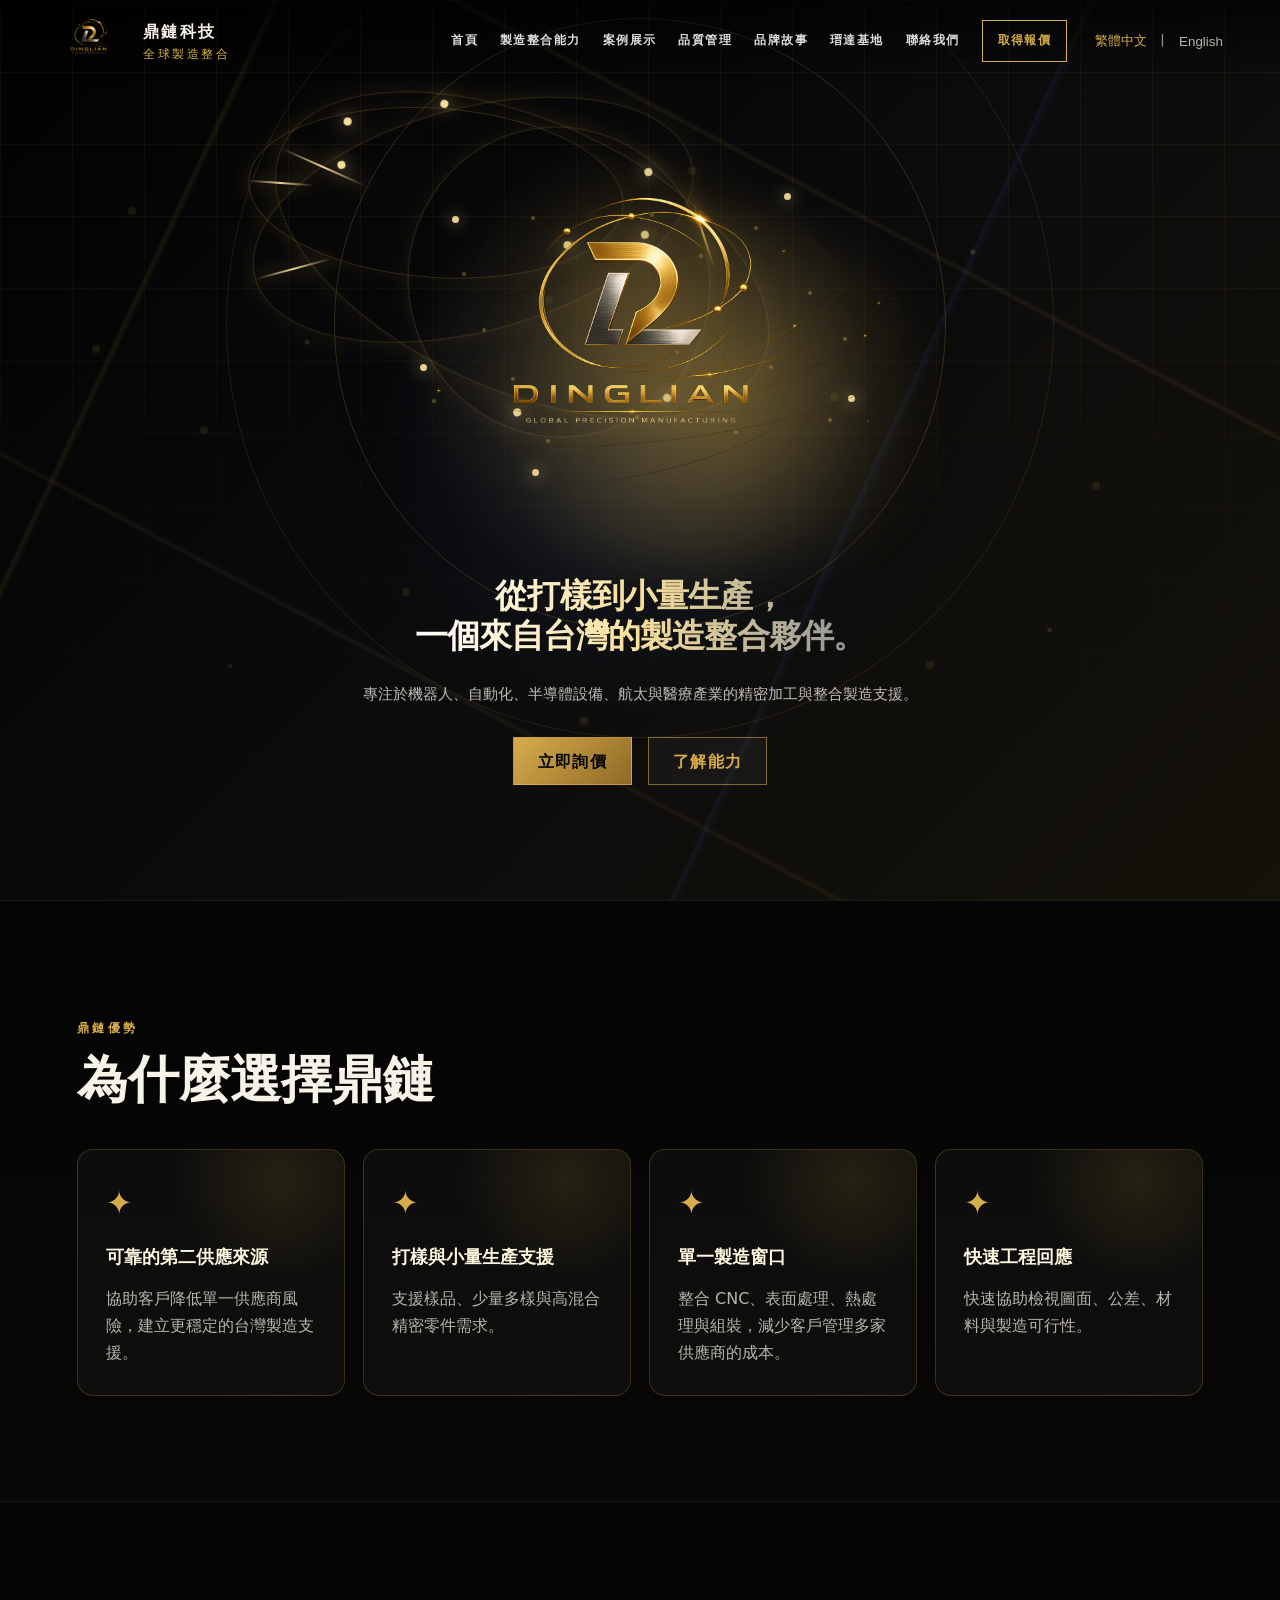
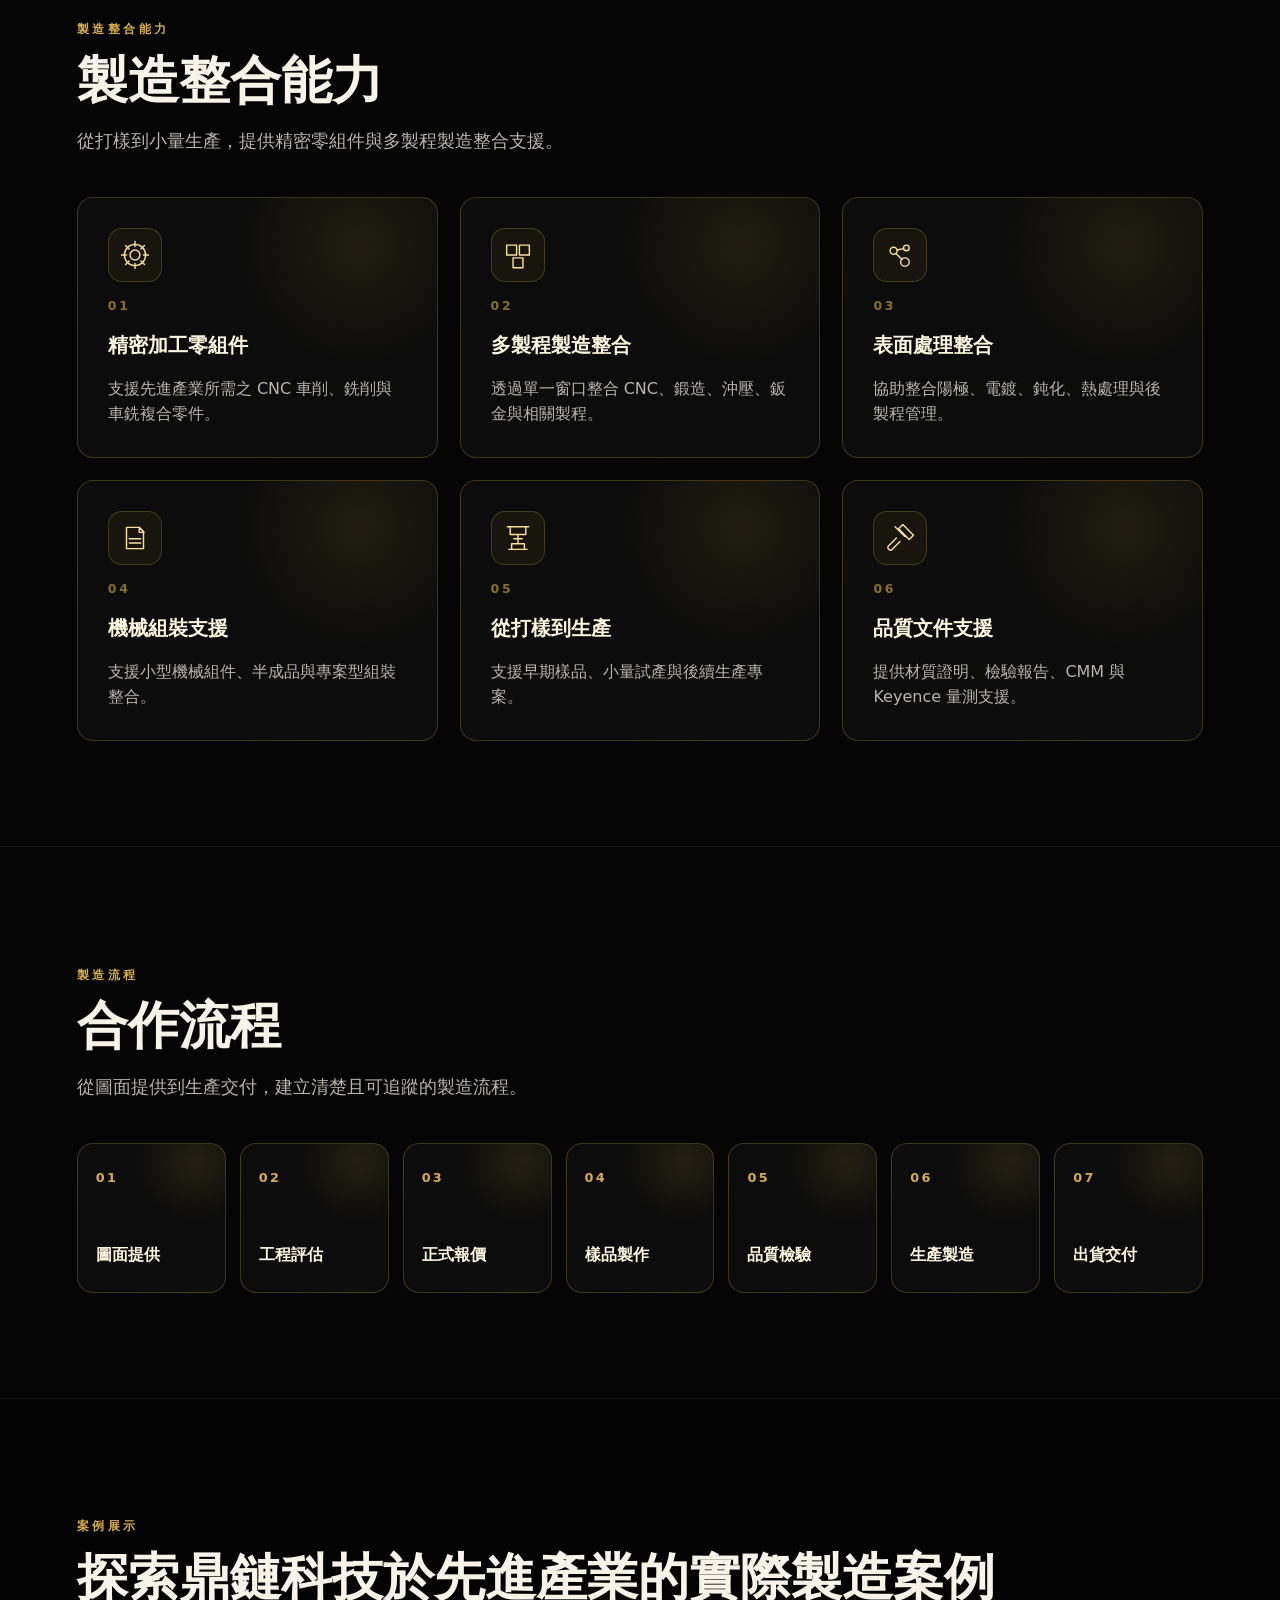
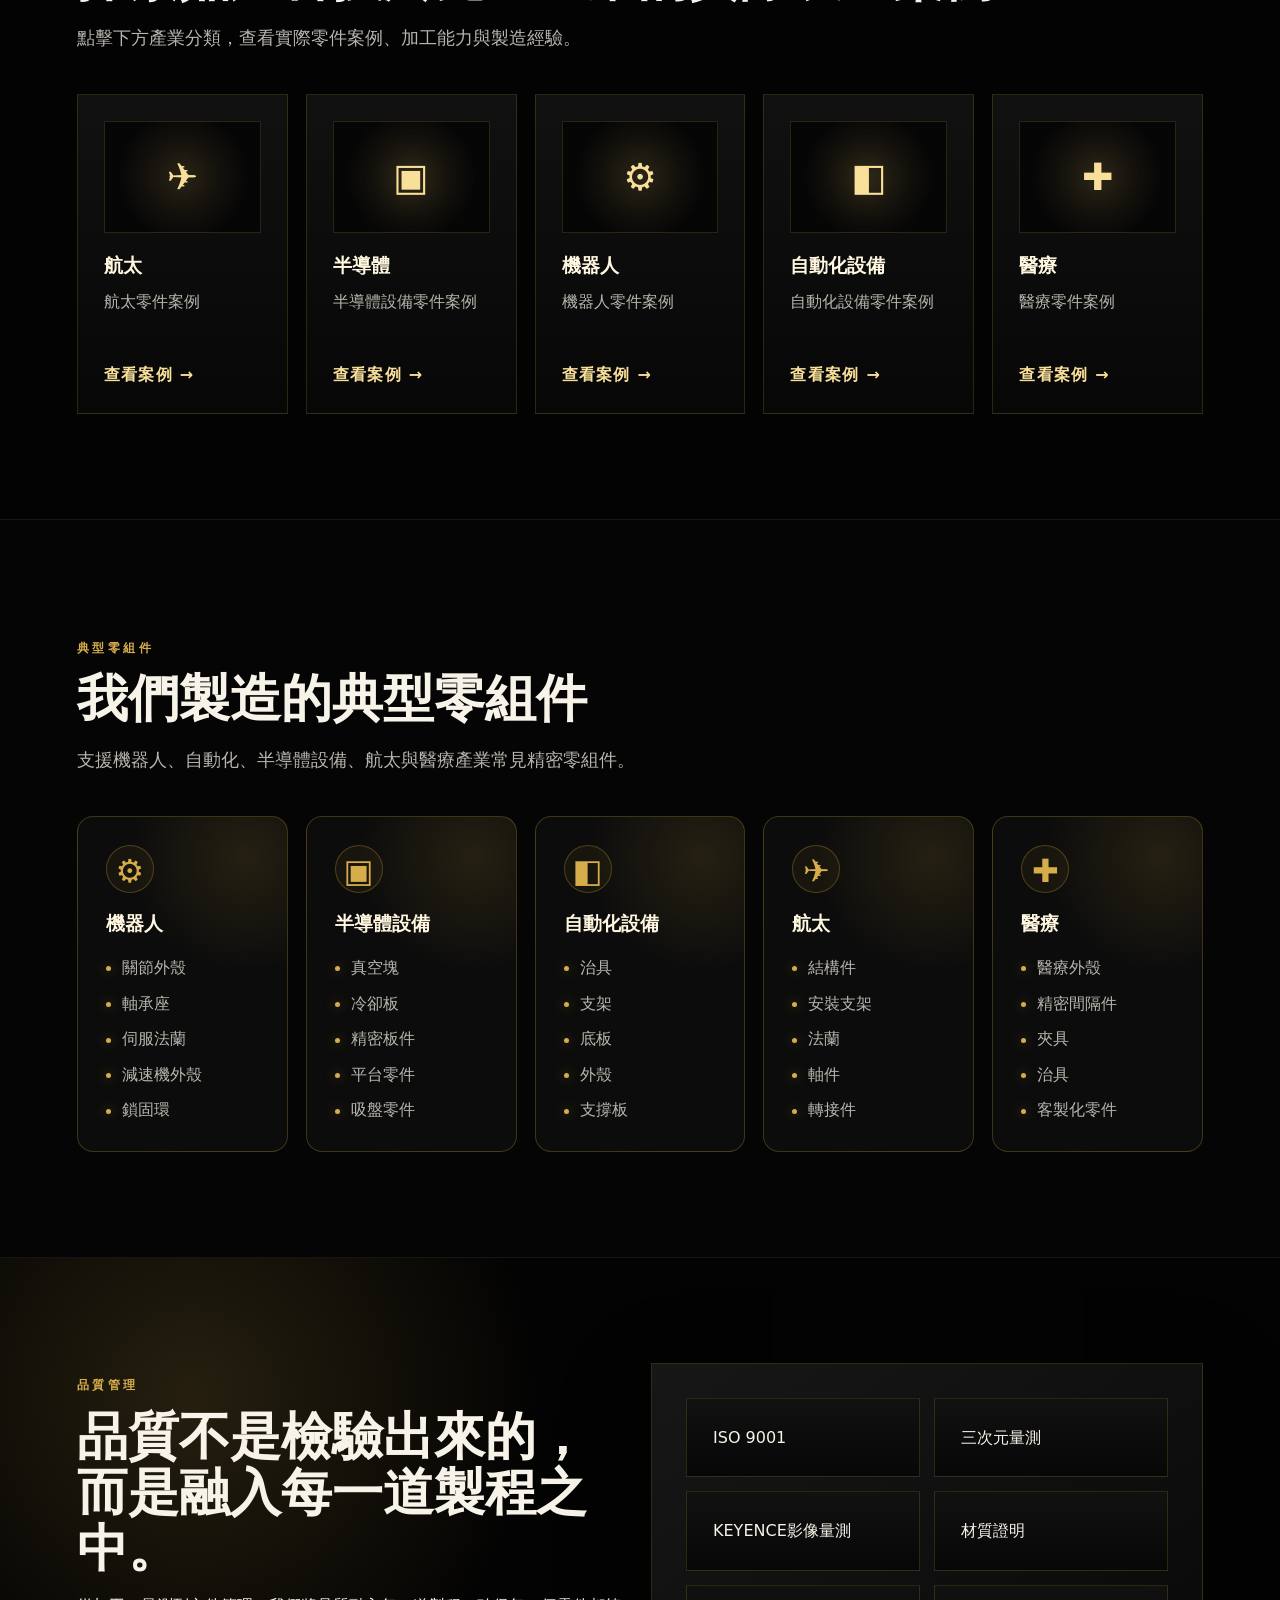
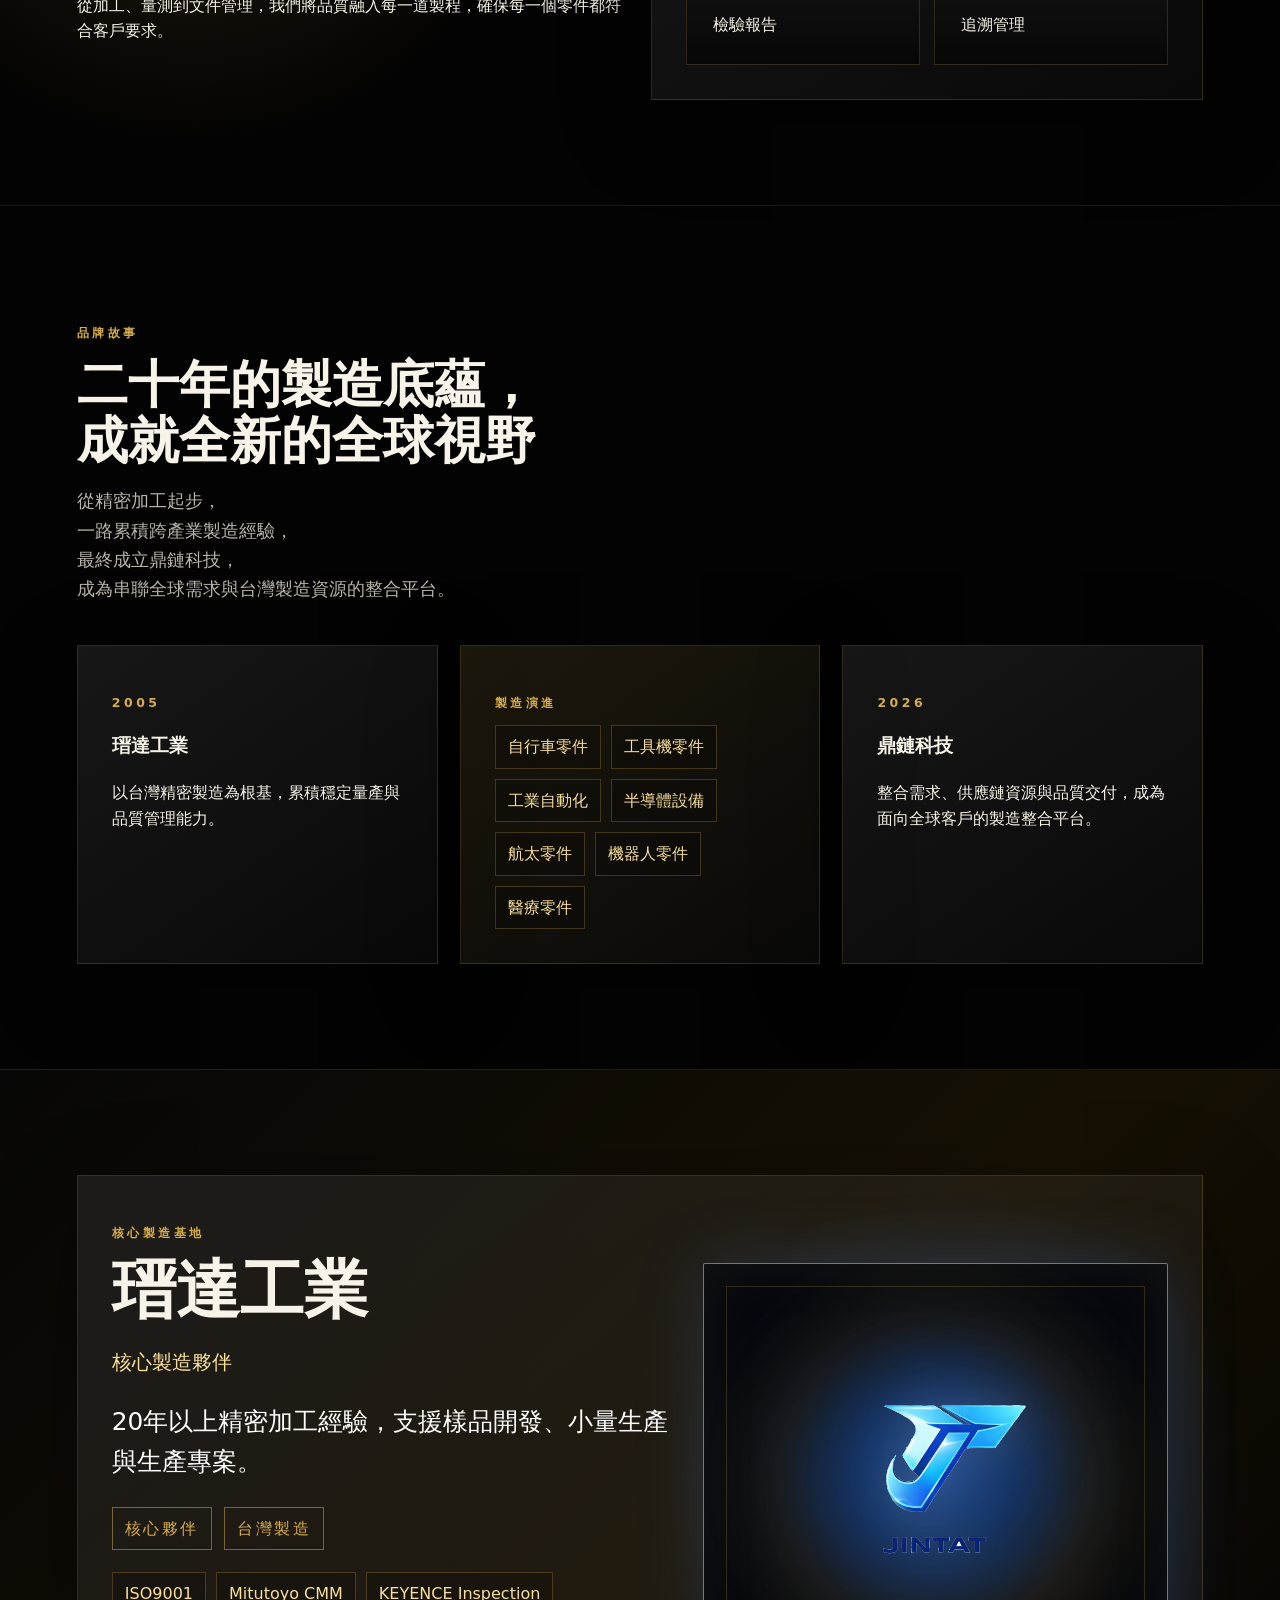
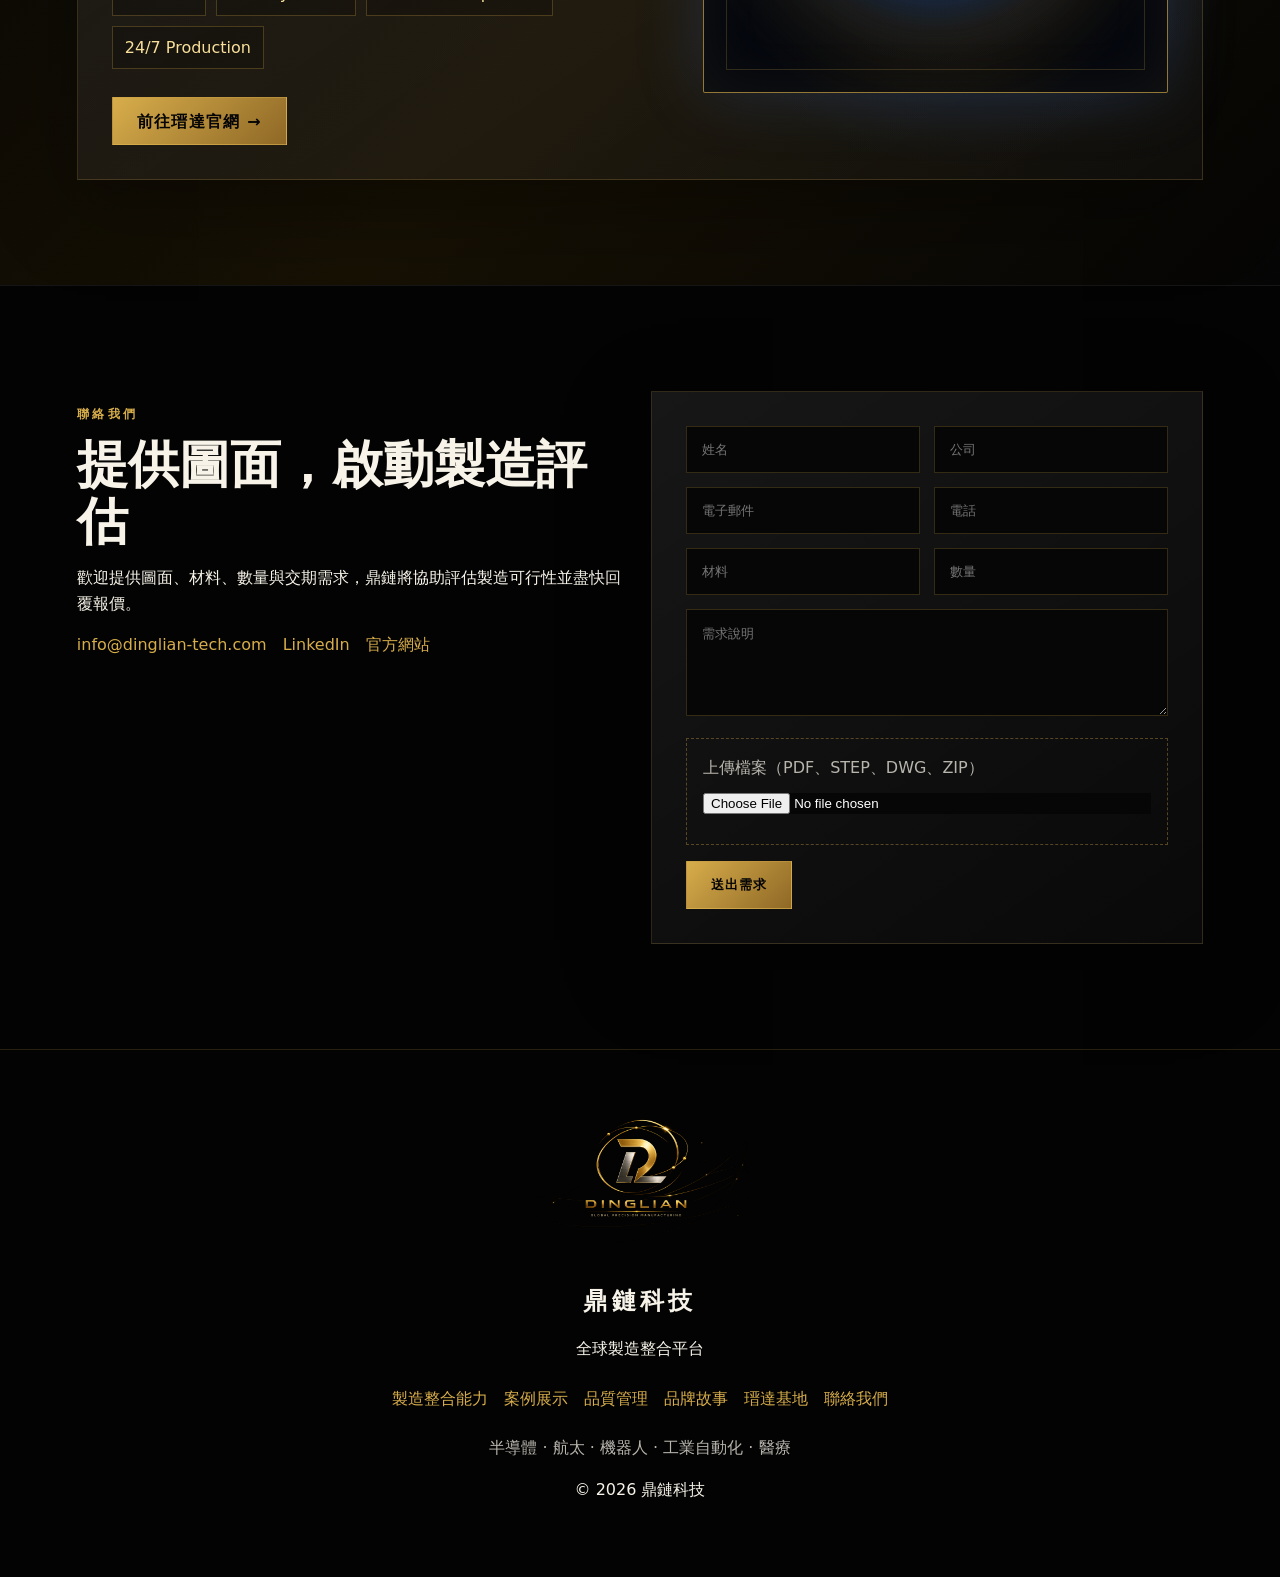
==== commit 8967e9a0: "Polish V2 launch content and RFQ flow" ====
--- a/index.html
+++ b/index.html
@@ -3,22 +3,22 @@
   <head>
     <meta charset="utf-8" />
     <meta name="viewport" content="width=device-width, initial-scale=1" />
-    <title>DINGLIAN TECHNOLOGY | 全球製造整合平台</title>
+    <title>DINGLIAN TECHNOLOGY | Taiwan Prototype &amp; Low-Volume Manufacturing Partner</title>
     <meta
       name="description"
-      content="Dinglian Technology is a 全球製造整合平台 connecting global demand with trusted Taiwan precision manufacturing resources for semiconductor, aerospace, robotics, automation and medical industries."
+      content="Taiwan-based manufacturing partner providing prototype and low-volume precision components for robotics, automation, semiconductor equipment, aerospace and medical industries."
     />
     <meta
       name="keywords"
-      content="Precision Manufacturing,Aerospace Components,Semiconductor Equipment Parts,Robotics Parts,CNC Machining,Manufacturing Partner,Taiwan Precision Manufacturing,Global Manufacturing Integration"
+      content="Taiwan precision manufacturing, prototype CNC machining, low-volume manufacturing, robotics components, automation components, semiconductor equipment parts, aerospace components, medical components, robot joint housing, bearing seat, gear reducer housing, CNC machining Taiwan"
     />
     <meta
       property="og:title"
-      content="DINGLIAN TECHNOLOGY | 全球製造整合平台"
+      content="DINGLIAN TECHNOLOGY | Taiwan Prototype &amp; Low-Volume Manufacturing Partner"
     />
     <meta
       property="og:description"
-      content="Dinglian integrates machining, forging, casting, surface treatment, assembly and quality management through a single project window."
+      content="Prototype and low-volume precision manufacturing partner in Taiwan, supporting robotics, automation, semiconductor equipment, aerospace and medical industries."
     />
     <meta property="og:image" content="/dinglian-logo.png" />
     <link rel="icon" type="image/png" href="/dinglian-logo.png" />
@@ -138,6 +138,17 @@
         <div class="solution-grid capability-grid" id="solutionGrid"></div>
       </section>
 
+      <section class="section workflow" id="workflow">
+        <div class="section-heading reveal">
+          <p class="eyebrow" data-i18n="workflow.kicker">製造流程</p>
+          <h2 data-i18n="workflow.title">合作流程</h2>
+          <p class="section-subtitle" data-i18n="workflow.copy">
+            從圖面提供到生產交付，建立清楚且可追蹤的製造流程。
+          </p>
+        </div>
+        <div class="workflow-grid" id="workflowGrid"></div>
+      </section>
+
       <section class="section" id="industries">
         <div class="section-heading reveal">
           <p class="eyebrow" data-i18n="label.industries">案例展示</p>
@@ -149,6 +160,17 @@
           </p>
         </div>
         <div class="card-grid industries-grid" id="industriesGrid"></div>
+      </section>
+
+      <section class="section typical-components" id="typical-components">
+        <div class="section-heading reveal">
+          <p class="eyebrow" data-i18n="typical.kicker">典型零組件</p>
+          <h2 data-i18n="typical.title">我們製造的典型零組件</h2>
+          <p class="section-subtitle" data-i18n="typical.copy">
+            支援機器人、自動化、半導體設備、航太與醫療產業常見精密零組件。
+          </p>
+        </div>
+        <div class="typical-grid" id="typicalComponentsGrid"></div>
       </section>
 
       <section class="section quality" id="quality">
--- a/styles.css
+++ b/styles.css
@@ -2947,3 +2947,114 @@
     grid-template-columns: 1fr;
   }
 }
+
+/* V2.0 pre-launch homepage workflow and component examples */
+.workflow,
+.typical-components {
+  background: #050505;
+}
+.workflow-grid {
+  display: grid;
+  grid-template-columns: repeat(7, minmax(0, 1fr));
+  gap: 14px;
+}
+.workflow-card,
+.typical-card {
+  border: 1px solid rgba(212, 175, 55, 0.25);
+  border-radius: 16px;
+  background:
+    radial-gradient(circle at 80% 12%, rgba(212, 175, 55, 0.12), transparent 34%),
+    rgba(255, 255, 255, 0.03);
+  transition: transform 0.28s ease, border-color 0.28s ease, box-shadow 0.28s ease;
+}
+.workflow-card {
+  min-height: 150px;
+  padding: 24px 18px;
+  display: flex;
+  flex-direction: column;
+  justify-content: space-between;
+  gap: 24px;
+}
+.workflow-card span {
+  color: var(--gold);
+  font-size: 0.8rem;
+  letter-spacing: 0.18em;
+  font-weight: 800;
+}
+.workflow-card h3,
+.typical-card h3 {
+  margin: 0;
+  color: #fff7df;
+}
+.workflow-card h3 {
+  font-size: clamp(1rem, 1.05vw, 1.18rem);
+}
+.workflow-card:hover,
+.typical-card:hover {
+  transform: translateY(-8px);
+  border-color: rgba(212, 175, 55, 0.62);
+  box-shadow: 0 26px 76px rgba(0, 0, 0, 0.42), 0 0 28px rgba(212, 175, 55, 0.12);
+}
+.typical-grid {
+  display: grid;
+  grid-template-columns: repeat(5, minmax(0, 1fr));
+  gap: 18px;
+}
+.typical-card {
+  min-height: 300px;
+  padding: 28px;
+  display: flex;
+  flex-direction: column;
+  gap: 16px;
+}
+.typical-card .icon {
+  color: var(--gold);
+  width: 48px;
+  height: 48px;
+  display: grid;
+  place-items: center;
+  border: 1px solid rgba(212, 175, 55, 0.28);
+  border-radius: 50%;
+  background: rgba(212, 175, 55, 0.06);
+}
+.typical-card ul {
+  display: grid;
+  gap: 10px;
+  margin: 0;
+  padding: 0;
+  list-style: none;
+  color: var(--muted);
+}
+.typical-card li {
+  position: relative;
+  padding-left: 16px;
+}
+.typical-card li::before {
+  content: "";
+  position: absolute;
+  left: 0;
+  top: 0.72em;
+  width: 5px;
+  height: 5px;
+  border-radius: 50%;
+  background: var(--gold);
+  box-shadow: 0 0 12px rgba(212, 175, 55, 0.5);
+}
+@media (max-width: 1050px) {
+  .workflow-grid {
+    grid-template-columns: repeat(3, minmax(0, 1fr));
+  }
+  .typical-grid {
+    grid-template-columns: repeat(2, minmax(0, 1fr));
+  }
+}
+@media (max-width: 640px) {
+  .workflow-grid,
+  .typical-grid {
+    grid-template-columns: 1fr;
+  }
+  .workflow-card,
+  .typical-card {
+    min-height: auto;
+  }
+}
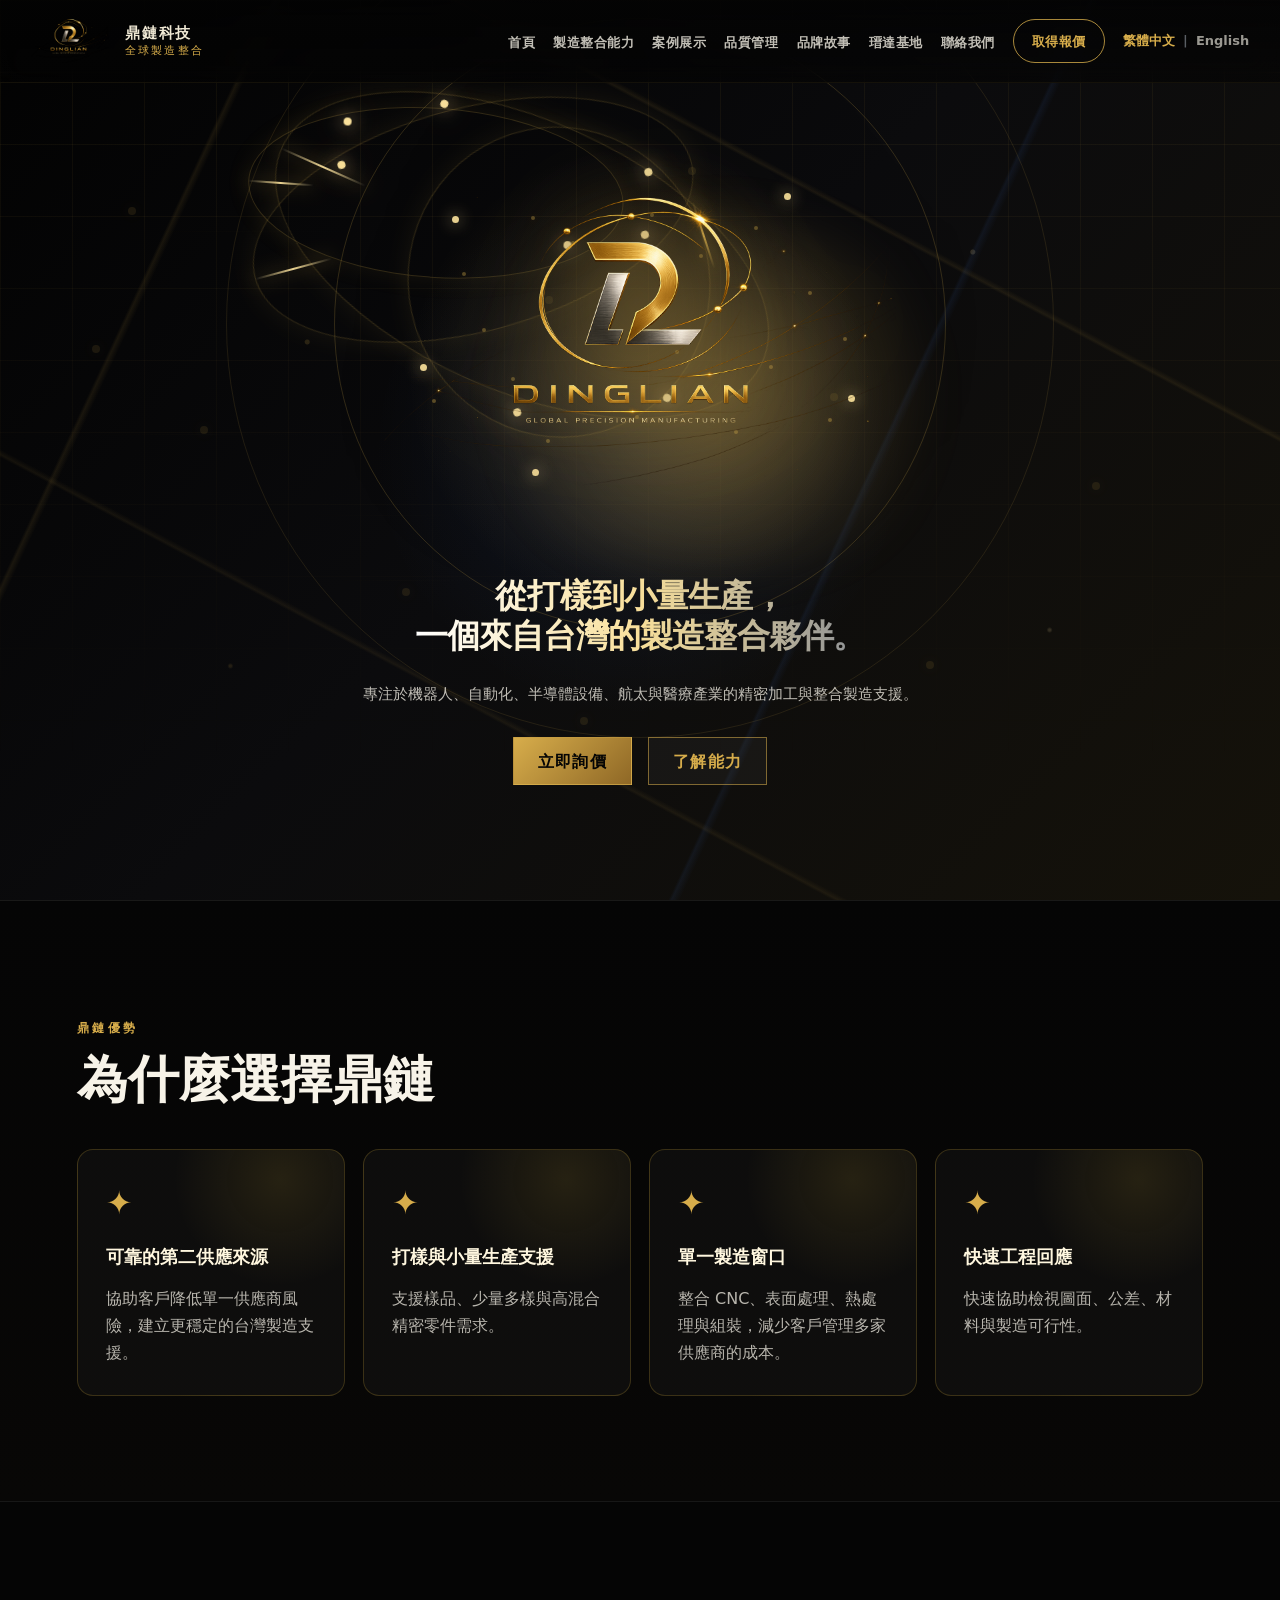
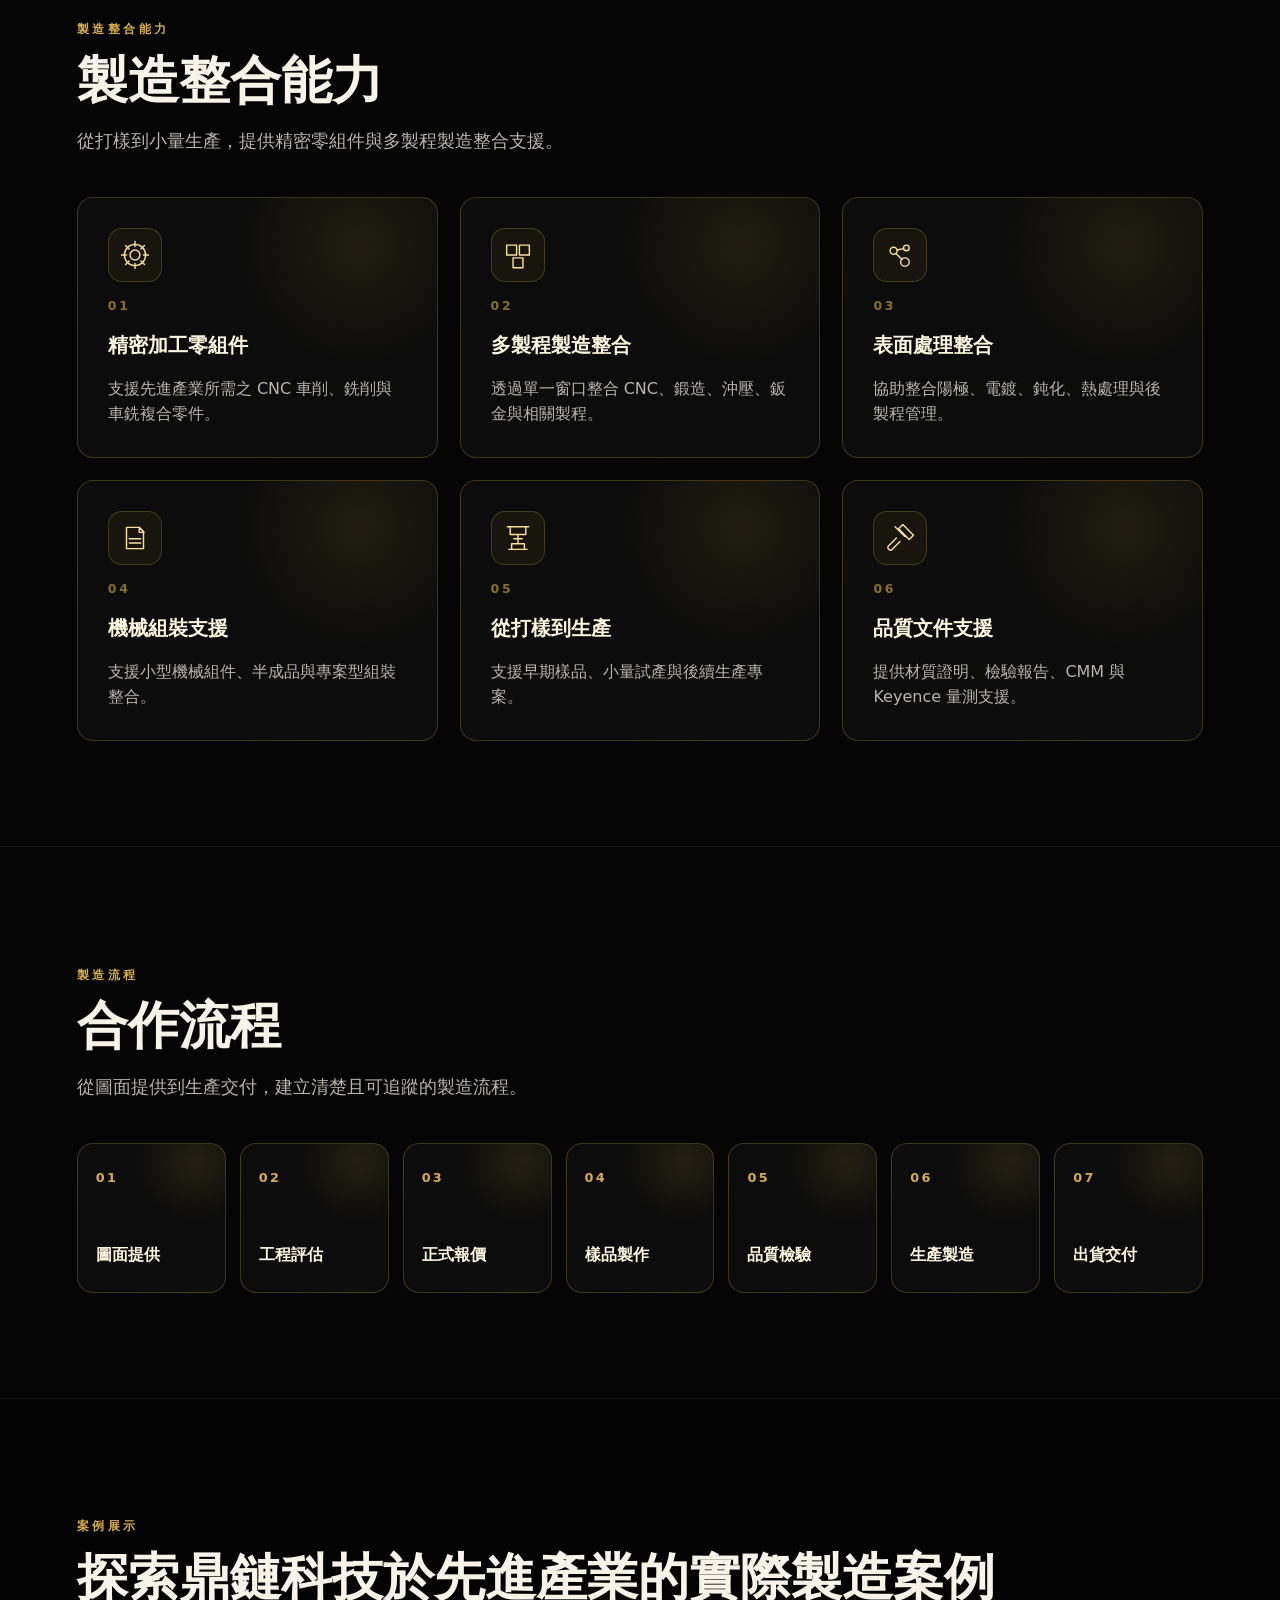
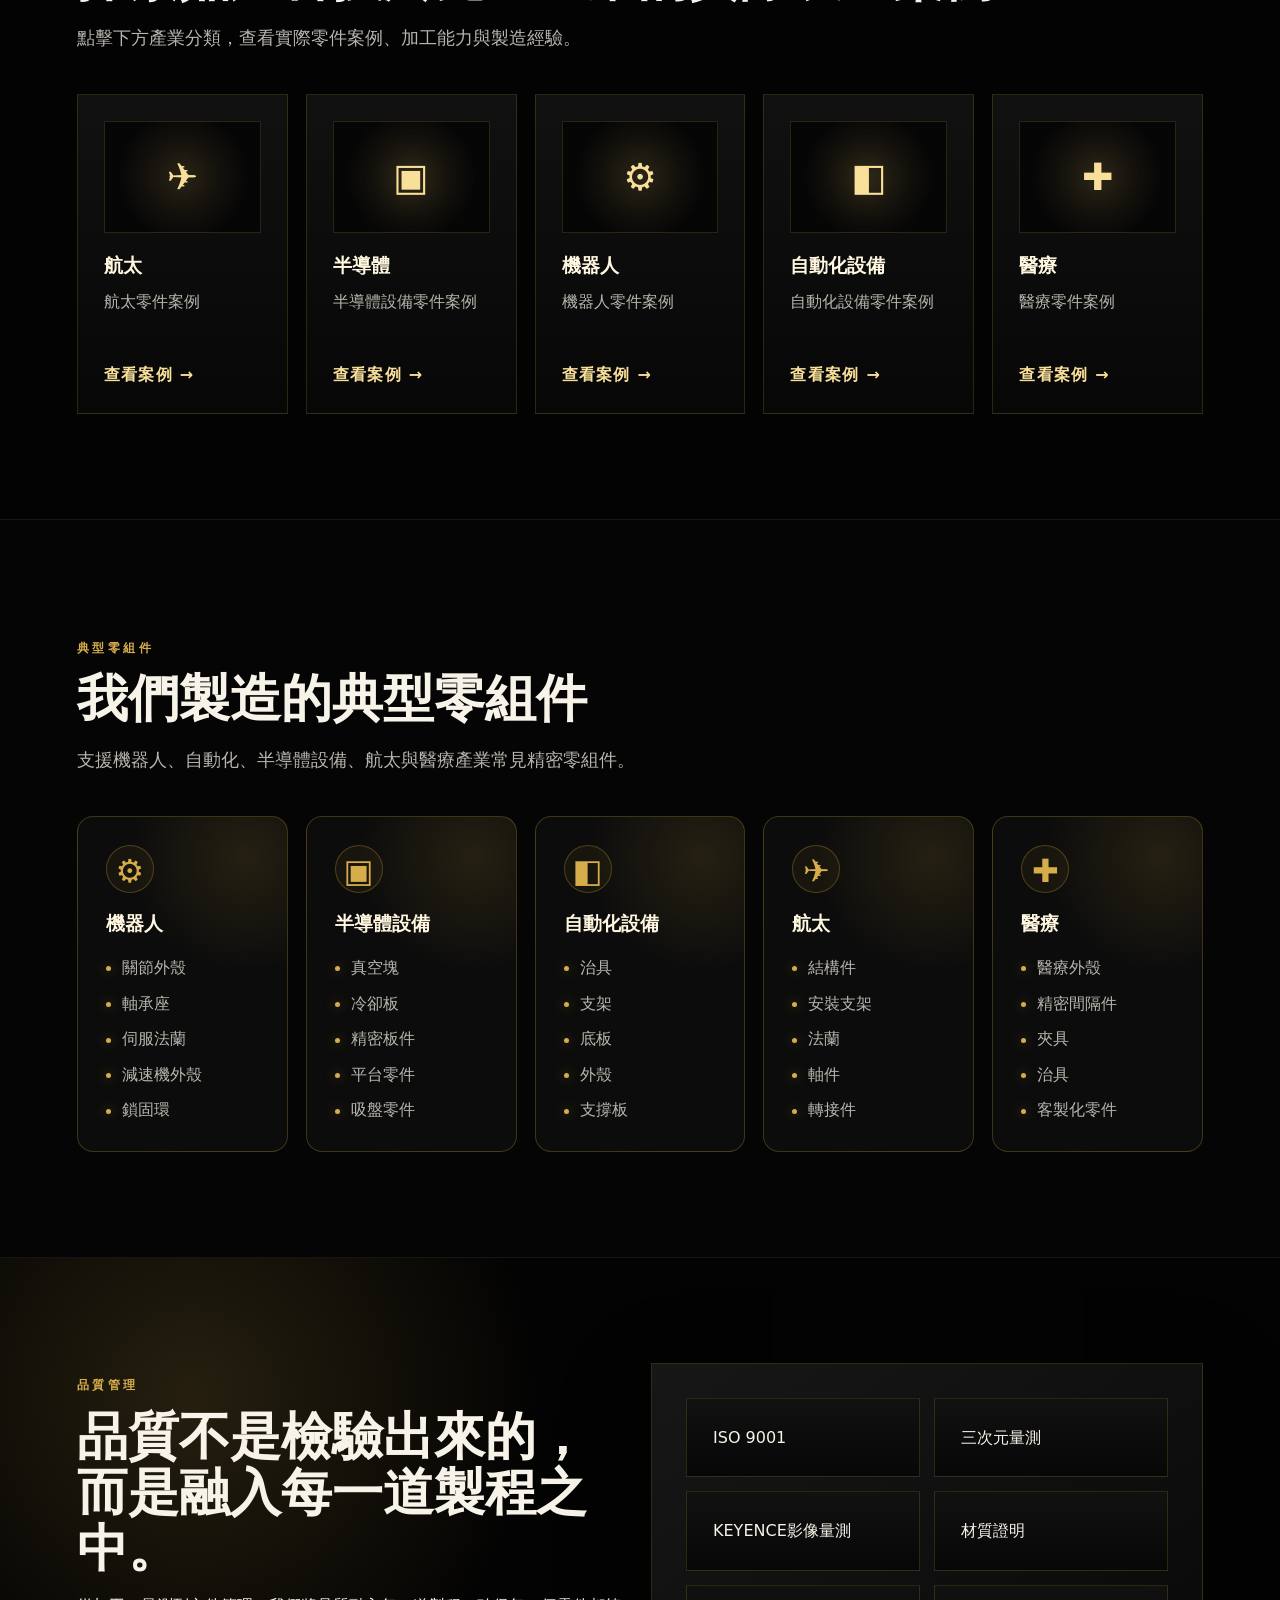
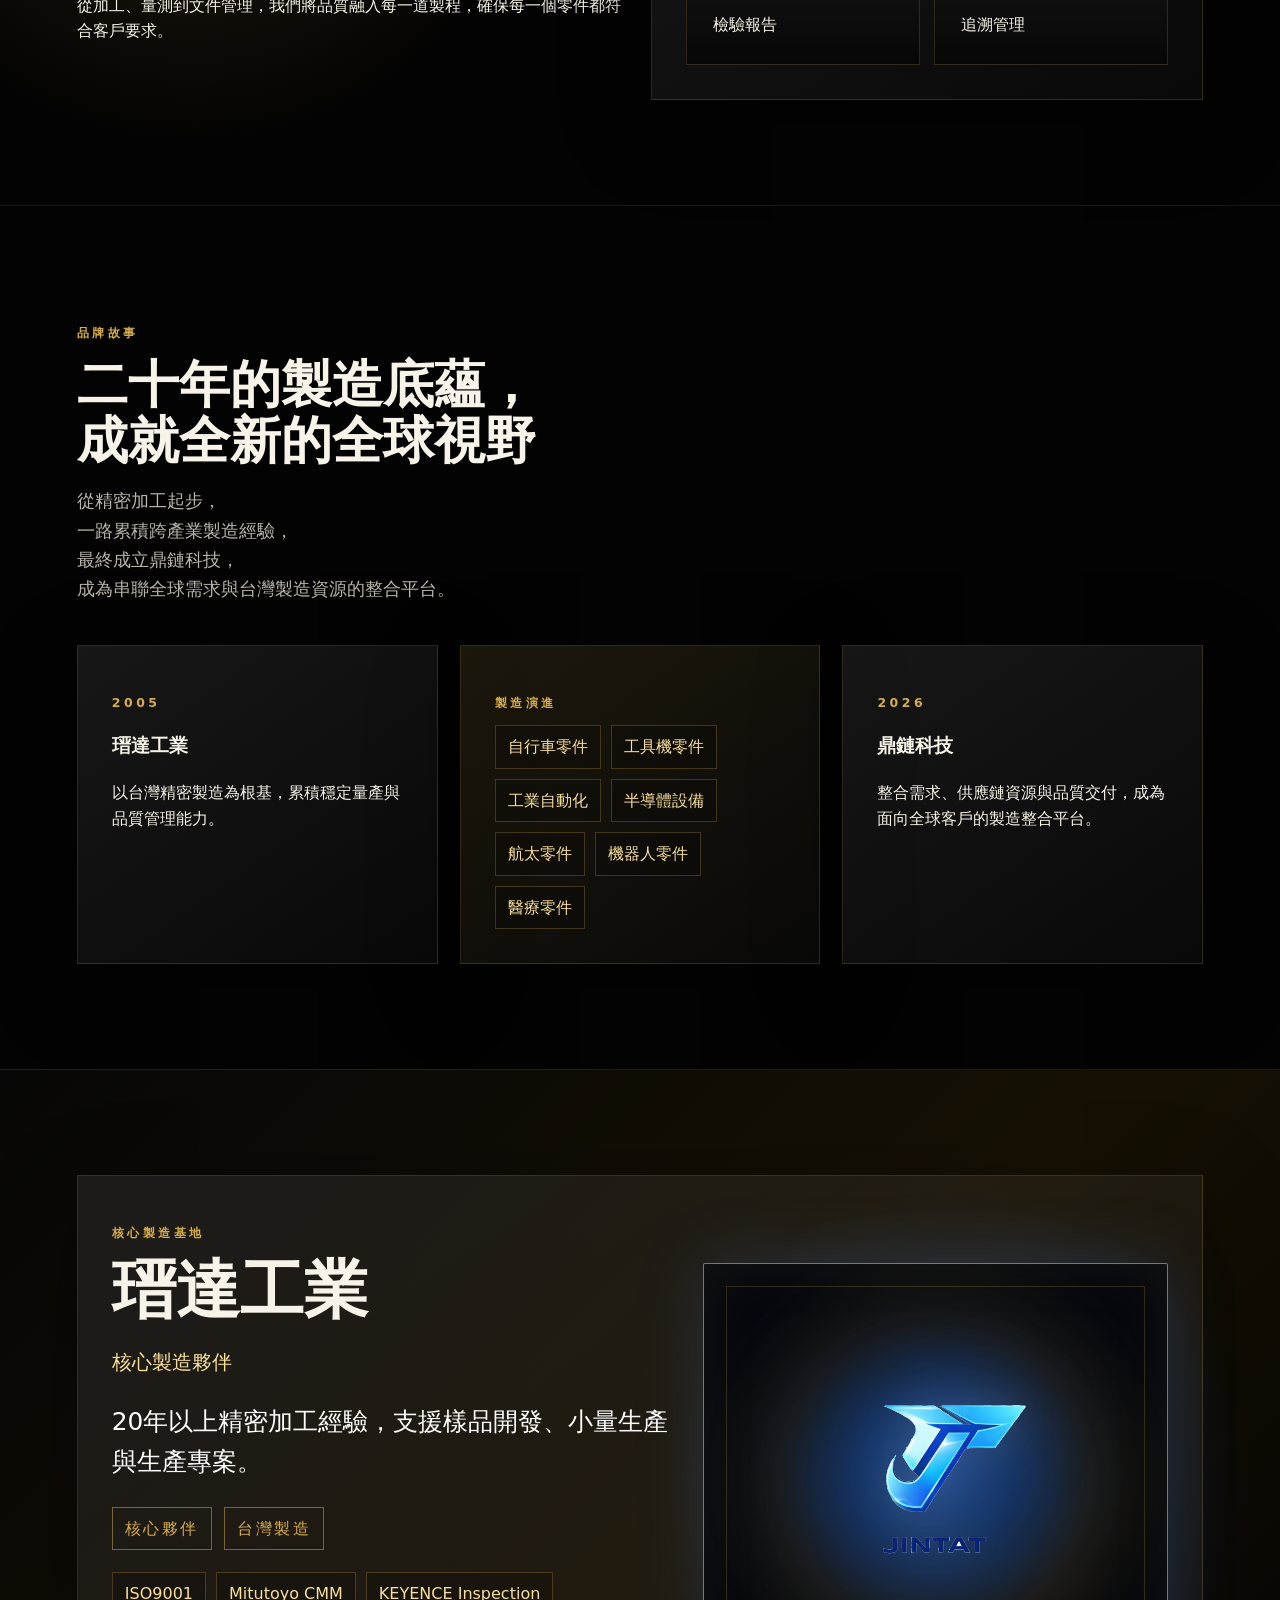
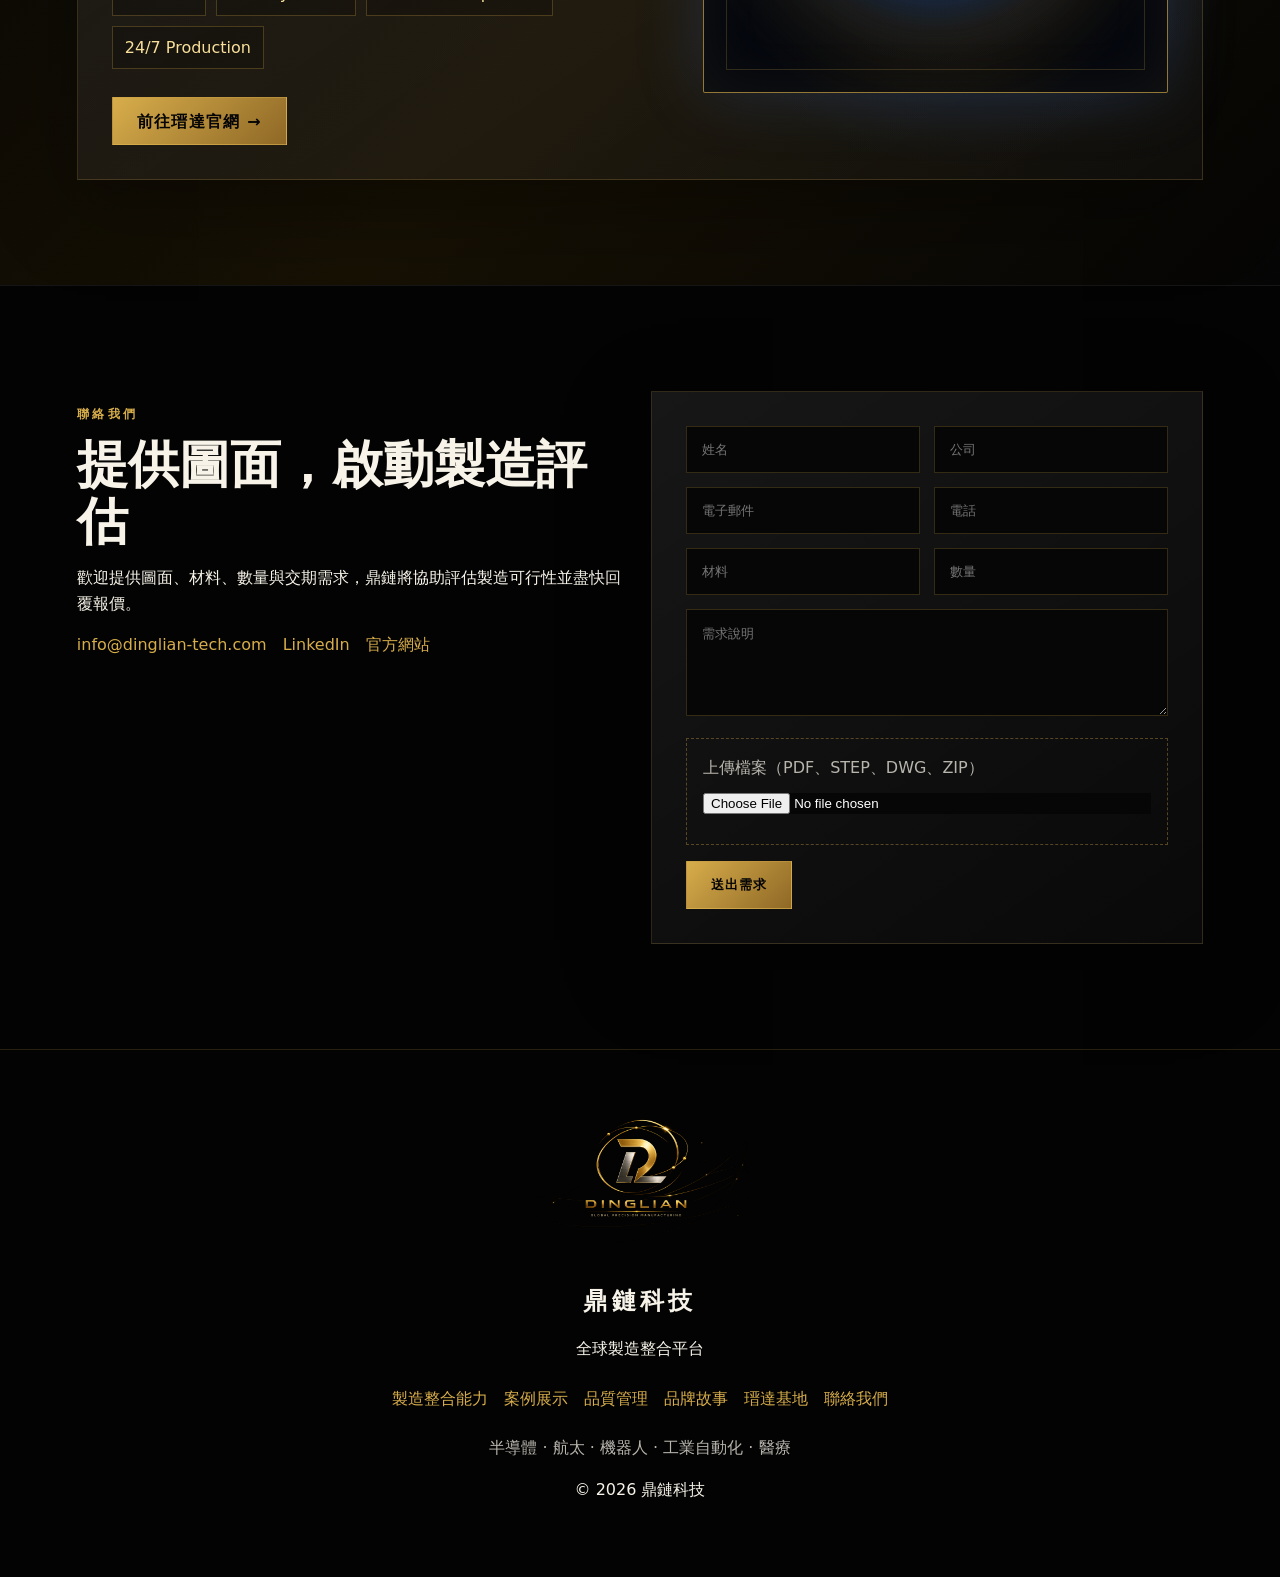
==== commit bcf0d934: "Unify Jintat links" ====
--- a/index.html
+++ b/index.html
@@ -52,7 +52,7 @@
           <a href="#industries" data-i18n="nav.industries">案例展示</a>
           <a href="#quality" data-i18n="nav.quality">品質管理</a>
           <a href="#story" data-i18n="nav.story">品牌故事</a>
-          <a href="#jintat-foundation" data-i18n="nav.jintat">瑨達基地</a>
+          <a href="https://www.jintat.com" data-i18n="nav.jintat">瑨達基地</a>
           <a href="#contact" data-i18n="nav.contact">聯絡我們</a>
           <a class="quote-link" href="#contact" data-i18n="nav.quote"
             >取得報價</a
@@ -237,7 +237,7 @@
             <div class="base-badges" id="baseList"></div>
             <a
               class="btn btn-primary"
-              href="https://reurl.cc/Ablp6E"
+              href="https://www.jintat.com"
               target="_blank"
               rel="noopener"
               data-i18n="base.button"
@@ -246,7 +246,7 @@
           </div>
           <a
             class="base-logo-panel foundation-panel foundation-logo-showcase"
-            href="https://reurl.cc/Ablp6E"
+            href="https://www.jintat.com"
             target="_blank"
             rel="noopener"
             aria-label="Visit Jintat Foundation"
@@ -314,7 +314,7 @@
         ><a href="#industries" data-i18n="nav.industries">案例展示</a
         ><a href="#quality" data-i18n="nav.quality">品質管理</a
         ><a href="#story" data-i18n="nav.story">品牌故事</a
-        ><a href="#jintat-foundation" data-i18n="nav.jintat">瑨達基地</a
+        ><a href="https://www.jintat.com" data-i18n="nav.jintat">瑨達基地</a
         ><a href="#contact" data-i18n="nav.contact">聯絡我們</a>
       </nav>
       <p class="footer-industries" data-i18n="footer.industries">
--- a/styles.css
+++ b/styles.css
@@ -3058,3 +3058,254 @@
     min-height: auto;
   }
 }
+
+/* Final premium header/navigation refinement */
+.site-header {
+  background: linear-gradient(180deg, rgba(3, 3, 3, 0.86), rgba(3, 3, 3, 0.54));
+  border-bottom: 1px solid rgba(215, 173, 75, 0.08);
+  backdrop-filter: blur(14px);
+}
+.site-header.scrolled {
+  background: rgba(3, 3, 3, 0.94);
+  border-bottom-color: rgba(215, 173, 75, 0.18);
+}
+.navbar {
+  height: 82px;
+  display: flex;
+  align-items: center;
+  justify-content: space-between;
+  gap: clamp(22px, 3vw, 42px);
+  padding: 0 clamp(24px, 4vw, 72px);
+}
+.brand {
+  flex: 0 0 clamp(210px, 20vw, 292px);
+  min-width: 210px;
+  display: flex;
+  align-items: center;
+  gap: 16px;
+  letter-spacing: 0.12em;
+  white-space: nowrap;
+}
+.brand img,
+.brand img.hero-logo {
+  width: auto;
+  height: 52px;
+  max-width: none;
+  flex: 0 0 auto;
+  object-fit: contain;
+}
+.brand span {
+  display: flex;
+  flex-direction: column;
+  justify-content: center;
+  gap: 4px;
+  line-height: 1;
+  min-width: 0;
+}
+.brand strong {
+  font-size: 0.92rem;
+  font-weight: 800;
+  color: rgba(255, 248, 226, 0.94);
+}
+.brand small {
+  display: block;
+  color: var(--gold);
+  font-size: 0.7rem;
+  letter-spacing: 0.2em;
+}
+.nav-panel {
+  flex: 1 1 auto;
+  min-width: 0;
+  display: flex;
+  align-items: center;
+  justify-content: flex-end;
+  gap: 28px;
+  font-size: 14px;
+  font-weight: 600;
+  letter-spacing: 0.04em;
+}
+.nav-panel a,
+.language-switcher,
+.lang {
+  white-space: nowrap;
+}
+.nav-panel > a:not(.quote-link) {
+  position: relative;
+  color: rgba(247, 243, 232, 0.78);
+  padding: 30px 0 27px;
+  line-height: 1;
+  transition: color 0.22s ease;
+}
+.nav-panel > a:not(.quote-link)::after {
+  content: "";
+  position: absolute;
+  left: 0;
+  right: 0;
+  bottom: 22px;
+  height: 1px;
+  background: linear-gradient(90deg, transparent, var(--gold), transparent);
+  transform: scaleX(0);
+  transform-origin: center;
+  transition: transform 0.22s ease;
+}
+.nav-panel > a:not(.quote-link):hover {
+  color: var(--gold) !important;
+}
+.nav-panel > a:not(.quote-link):hover::after {
+  transform: scaleX(1);
+}
+.quote-link {
+  flex: 0 0 auto;
+  min-height: 44px;
+  display: inline-flex;
+  align-items: center;
+  justify-content: center;
+  border: 1px solid rgba(215, 173, 75, 0.78);
+  border-radius: 999px;
+  padding: 0 22px;
+  color: var(--gold) !important;
+  line-height: 1;
+  transition: background 0.22s ease, color 0.22s ease, border-color 0.22s ease, box-shadow 0.22s ease;
+}
+.quote-link:hover {
+  background: var(--gold);
+  border-color: var(--gold);
+  color: #050505 !important;
+  box-shadow: 0 0 24px rgba(215, 173, 75, 0.22);
+}
+.language-switcher {
+  flex: 0 0 auto;
+  display: inline-flex;
+  align-items: center;
+  gap: 8px;
+  color: rgba(154, 160, 170, 0.58);
+  font-size: 13px;
+  letter-spacing: 0.02em;
+}
+.lang {
+  padding: 0;
+  border: 0;
+  background: transparent;
+  color: rgba(247, 243, 232, 0.62);
+  font: inherit;
+  cursor: pointer;
+  transition: color 0.2s ease;
+}
+.lang:hover,
+.lang.active {
+  color: var(--gold);
+}
+@media (max-width: 1280px) {
+  .navbar {
+    gap: 22px;
+    padding-inline: clamp(20px, 2.4vw, 34px);
+  }
+  .brand {
+    flex-basis: 238px;
+    min-width: 238px;
+  }
+  .nav-panel {
+    gap: 18px;
+    font-size: 13px;
+  }
+  .quote-link {
+    padding-inline: 18px;
+  }
+}
+@media (max-width: 1120px) {
+  .nav-toggle {
+    display: inline-flex;
+    align-items: center;
+    justify-content: center;
+    width: 44px;
+    height: 44px;
+    border-radius: 50%;
+    background: rgba(215, 173, 75, 0.06);
+    color: var(--gold);
+    border: 1px solid rgba(215, 173, 75, 0.5);
+    font-size: 1.35rem;
+  }
+  .nav-panel {
+    position: fixed;
+    top: 82px;
+    left: 0;
+    right: 0;
+    bottom: 0;
+    display: none;
+    flex-direction: column;
+    align-items: center;
+    justify-content: flex-start;
+    gap: 22px;
+    padding: 34px 24px 40px;
+    background: rgba(3, 3, 3, 0.98);
+    border-top: 1px solid rgba(215, 173, 75, 0.16);
+    overflow-y: auto;
+  }
+  .nav-panel.open {
+    display: flex;
+  }
+  .nav-panel > a:not(.quote-link) {
+    padding: 8px 0;
+    font-size: 0.95rem;
+  }
+  .nav-panel > a:not(.quote-link)::after {
+    bottom: 0;
+  }
+  .quote-link {
+    min-height: 44px;
+  }
+  .language-switcher {
+    margin-top: 6px;
+  }
+}
+@media (max-width: 640px) {
+  .navbar {
+    height: 76px;
+    padding-inline: 18px;
+  }
+  .brand {
+    flex-basis: auto;
+    min-width: 0;
+  }
+  .brand img,
+  .brand img.hero-logo {
+    height: 48px;
+  }
+  .brand span {
+    display: none;
+  }
+  .nav-panel {
+    top: 76px;
+  }
+}
+@media (max-width: 1120px) {
+  .aero-page .nav-toggle {
+    display: inline-flex !important;
+    align-items: center;
+    justify-content: center;
+  }
+  .aero-page .nav-panel {
+    position: fixed !important;
+    top: 82px !important;
+    left: 0 !important;
+    right: 0 !important;
+    bottom: 0 !important;
+    display: none !important;
+    flex-direction: column !important;
+    align-items: center !important;
+    justify-content: flex-start !important;
+    gap: 22px !important;
+    padding: 34px 24px 40px !important;
+    background: rgba(3, 3, 3, 0.98) !important;
+    border-top: 1px solid rgba(215, 173, 75, 0.16) !important;
+    overflow-y: auto !important;
+  }
+  .aero-page .nav-panel.open {
+    display: flex !important;
+  }
+}
+@media (max-width: 640px) {
+  .aero-page .nav-panel {
+    top: 76px !important;
+  }
+}
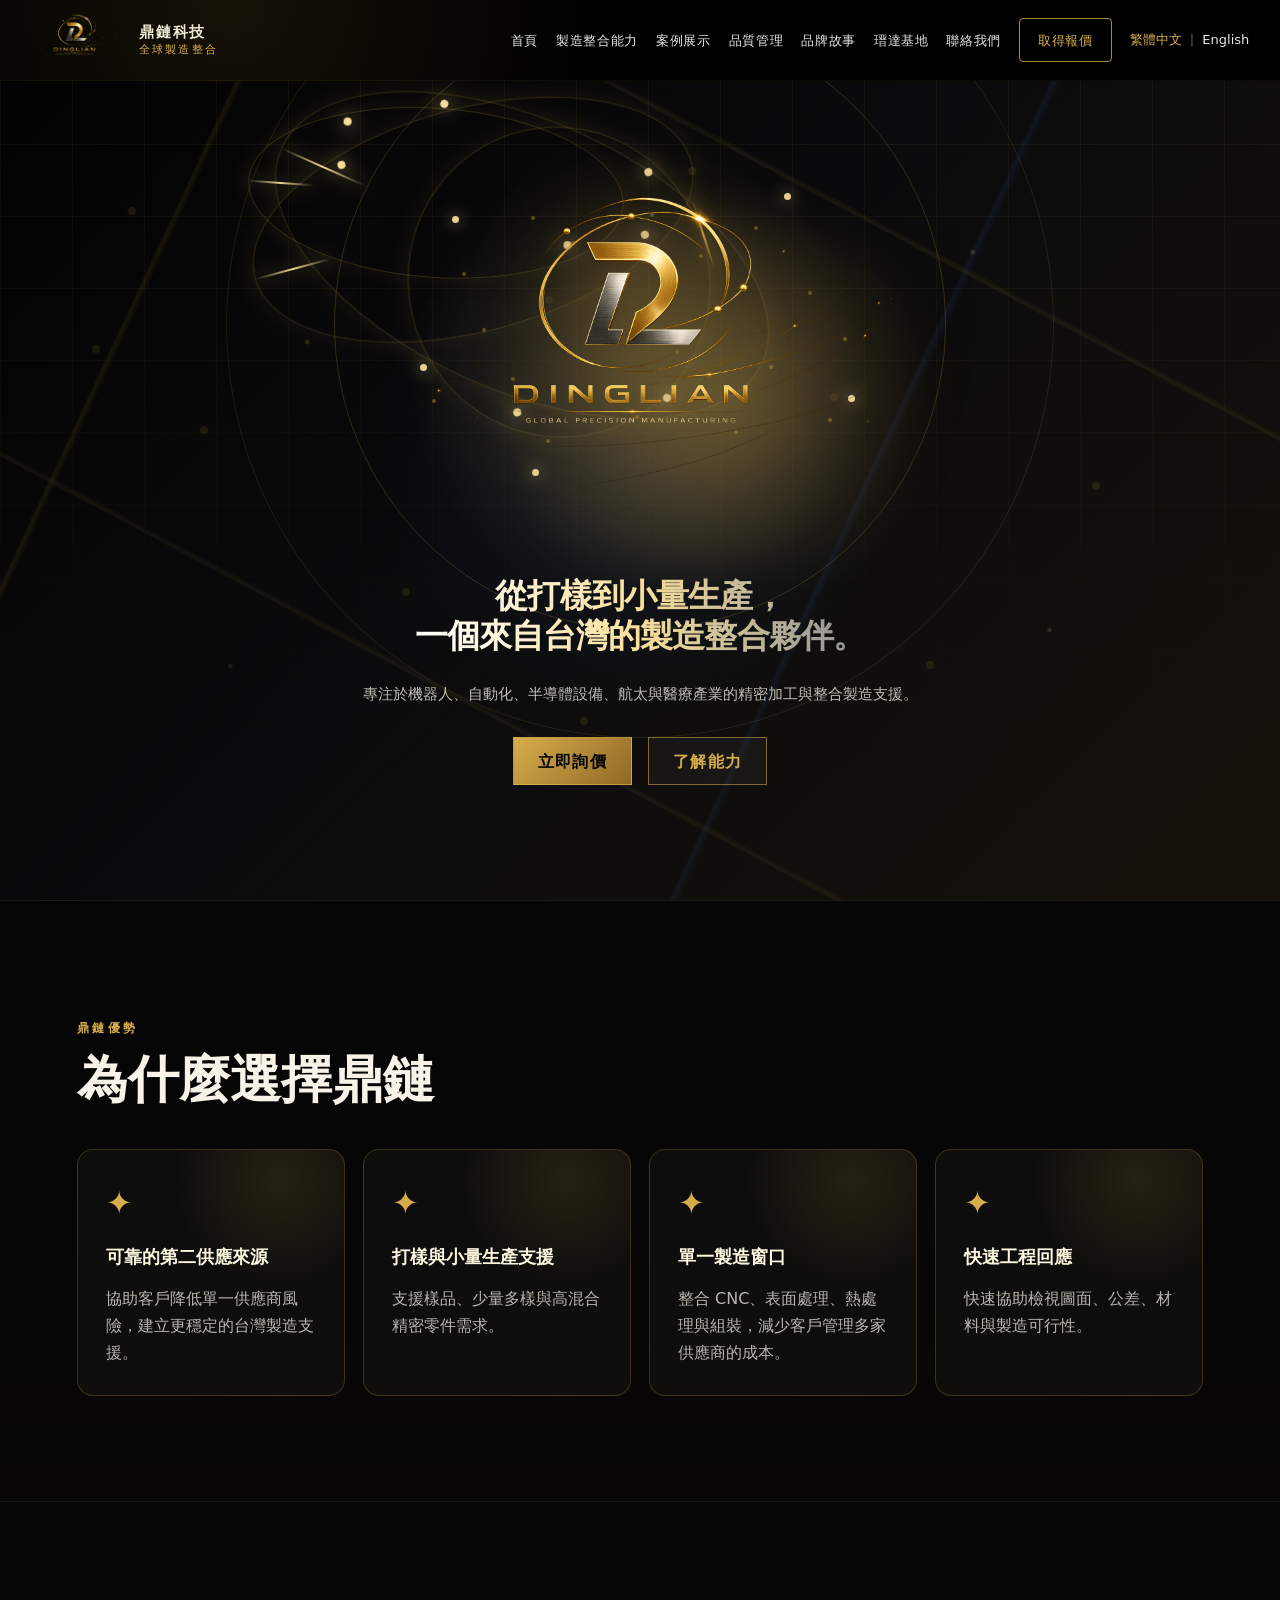
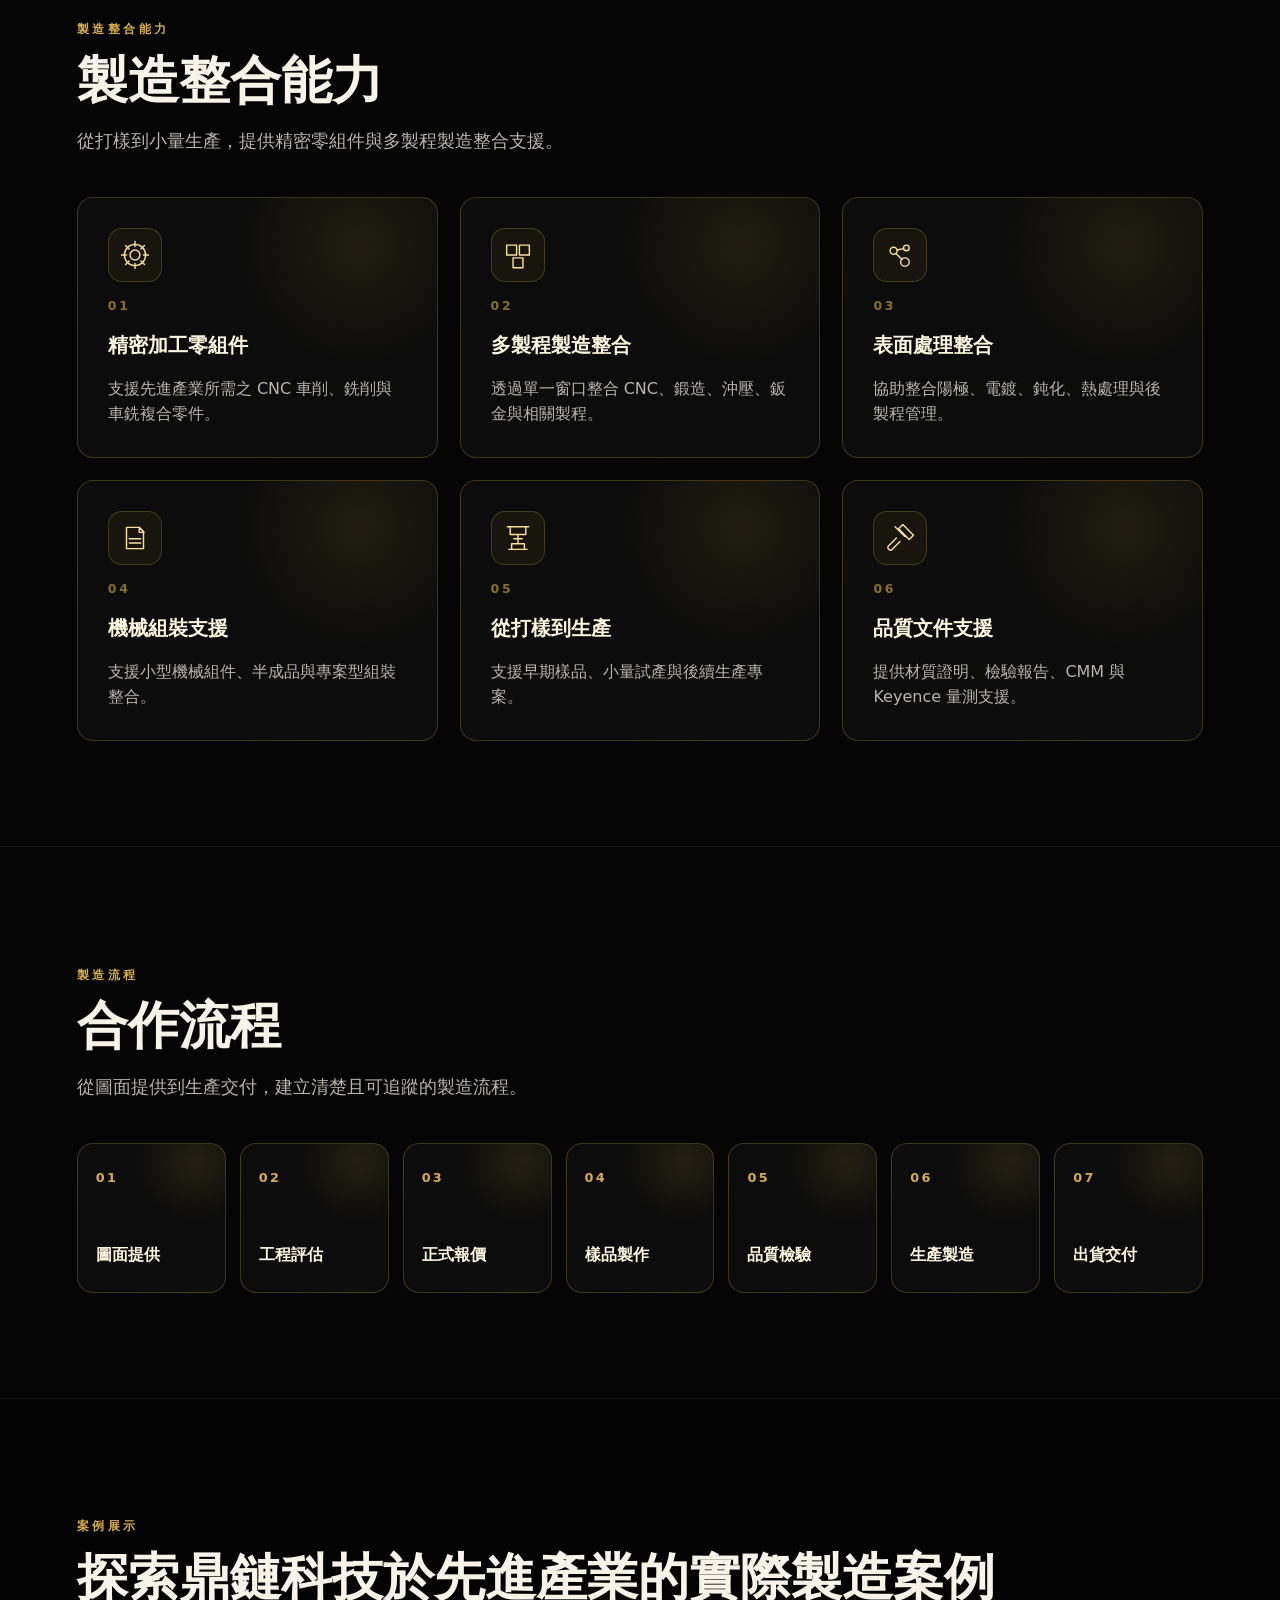
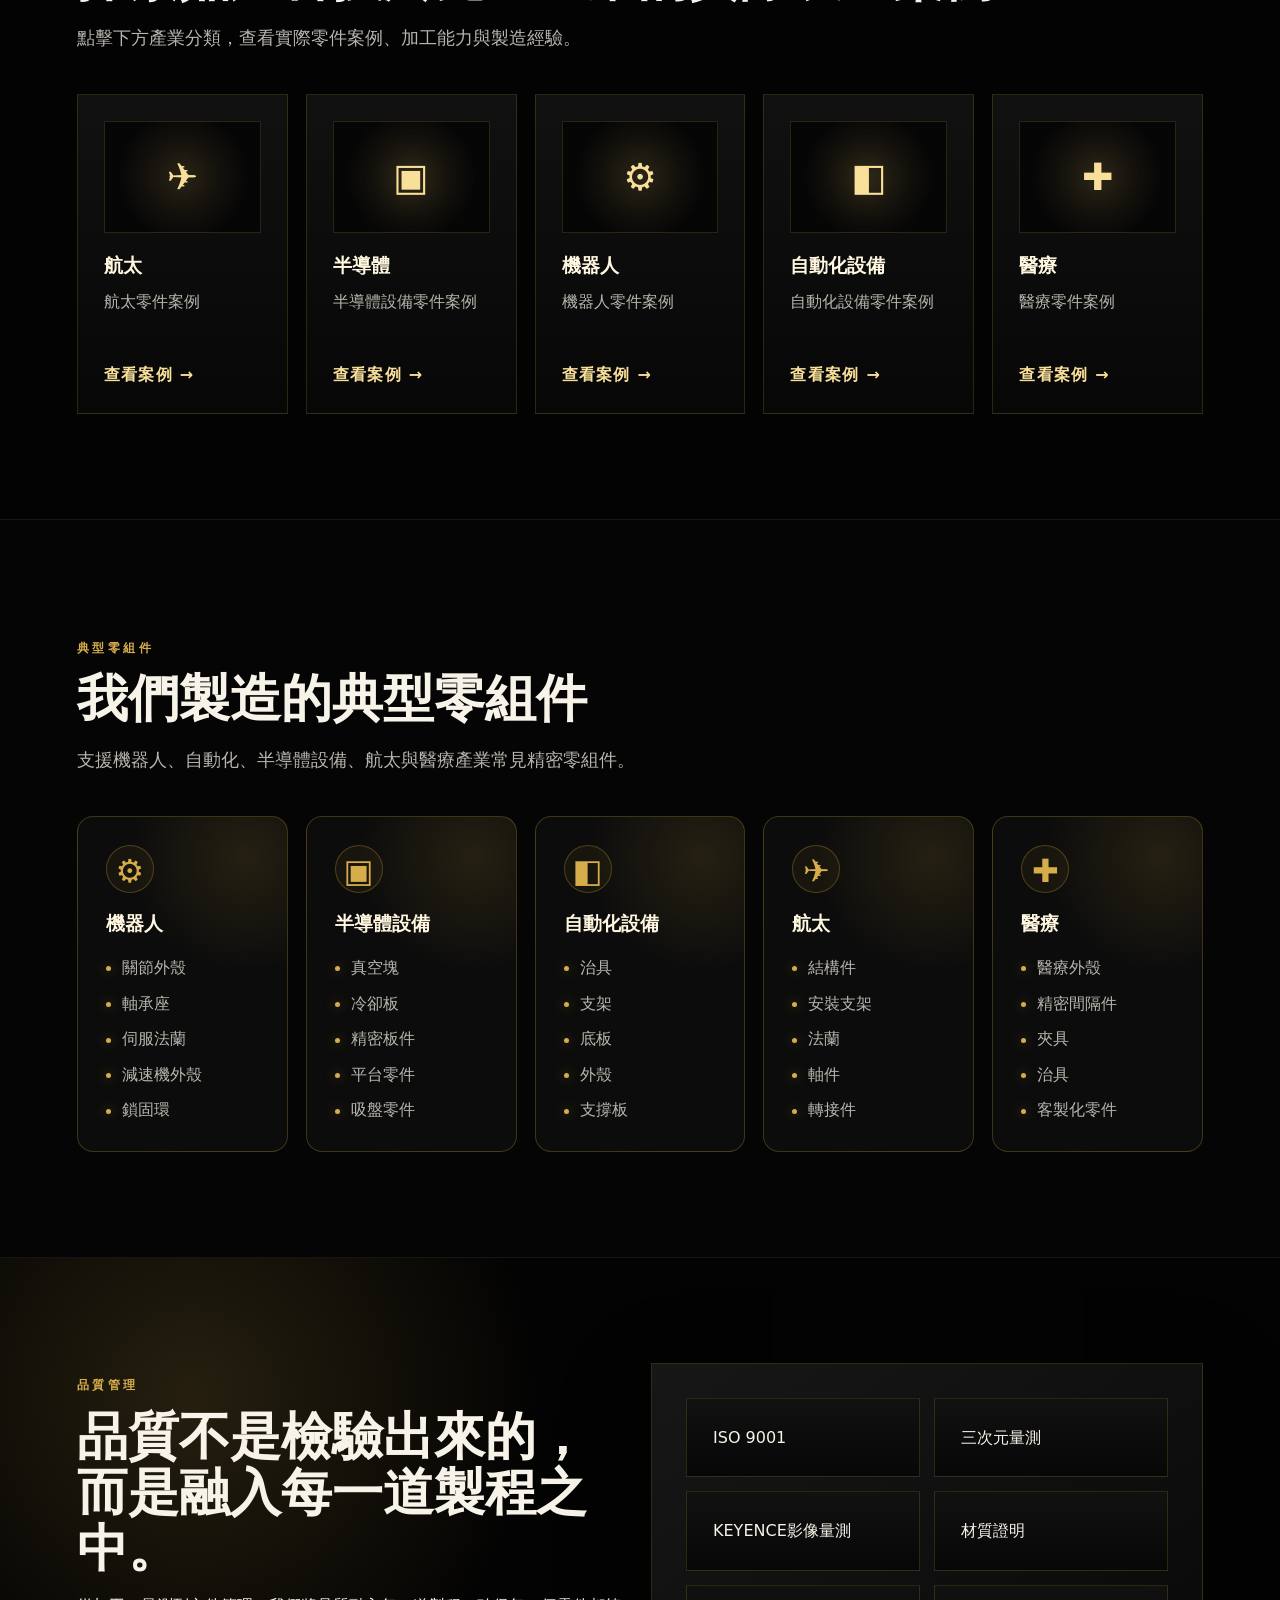
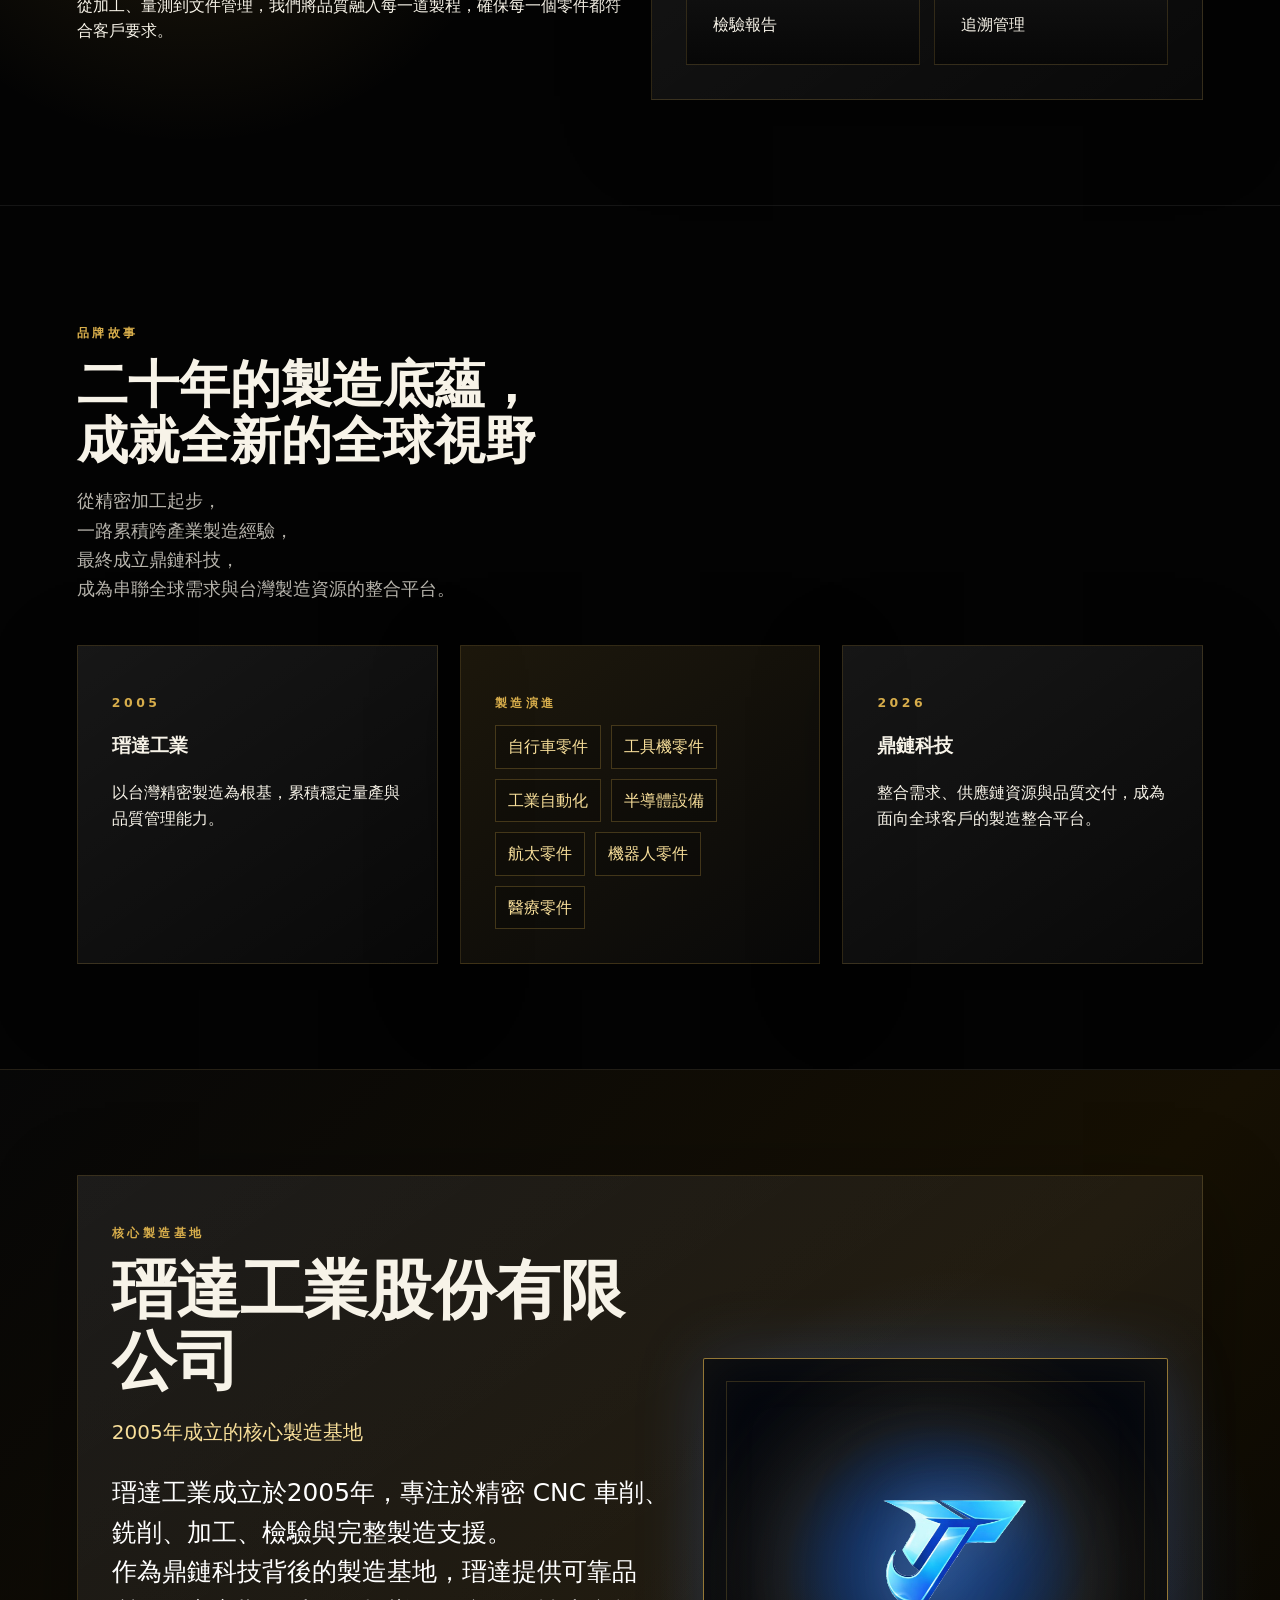
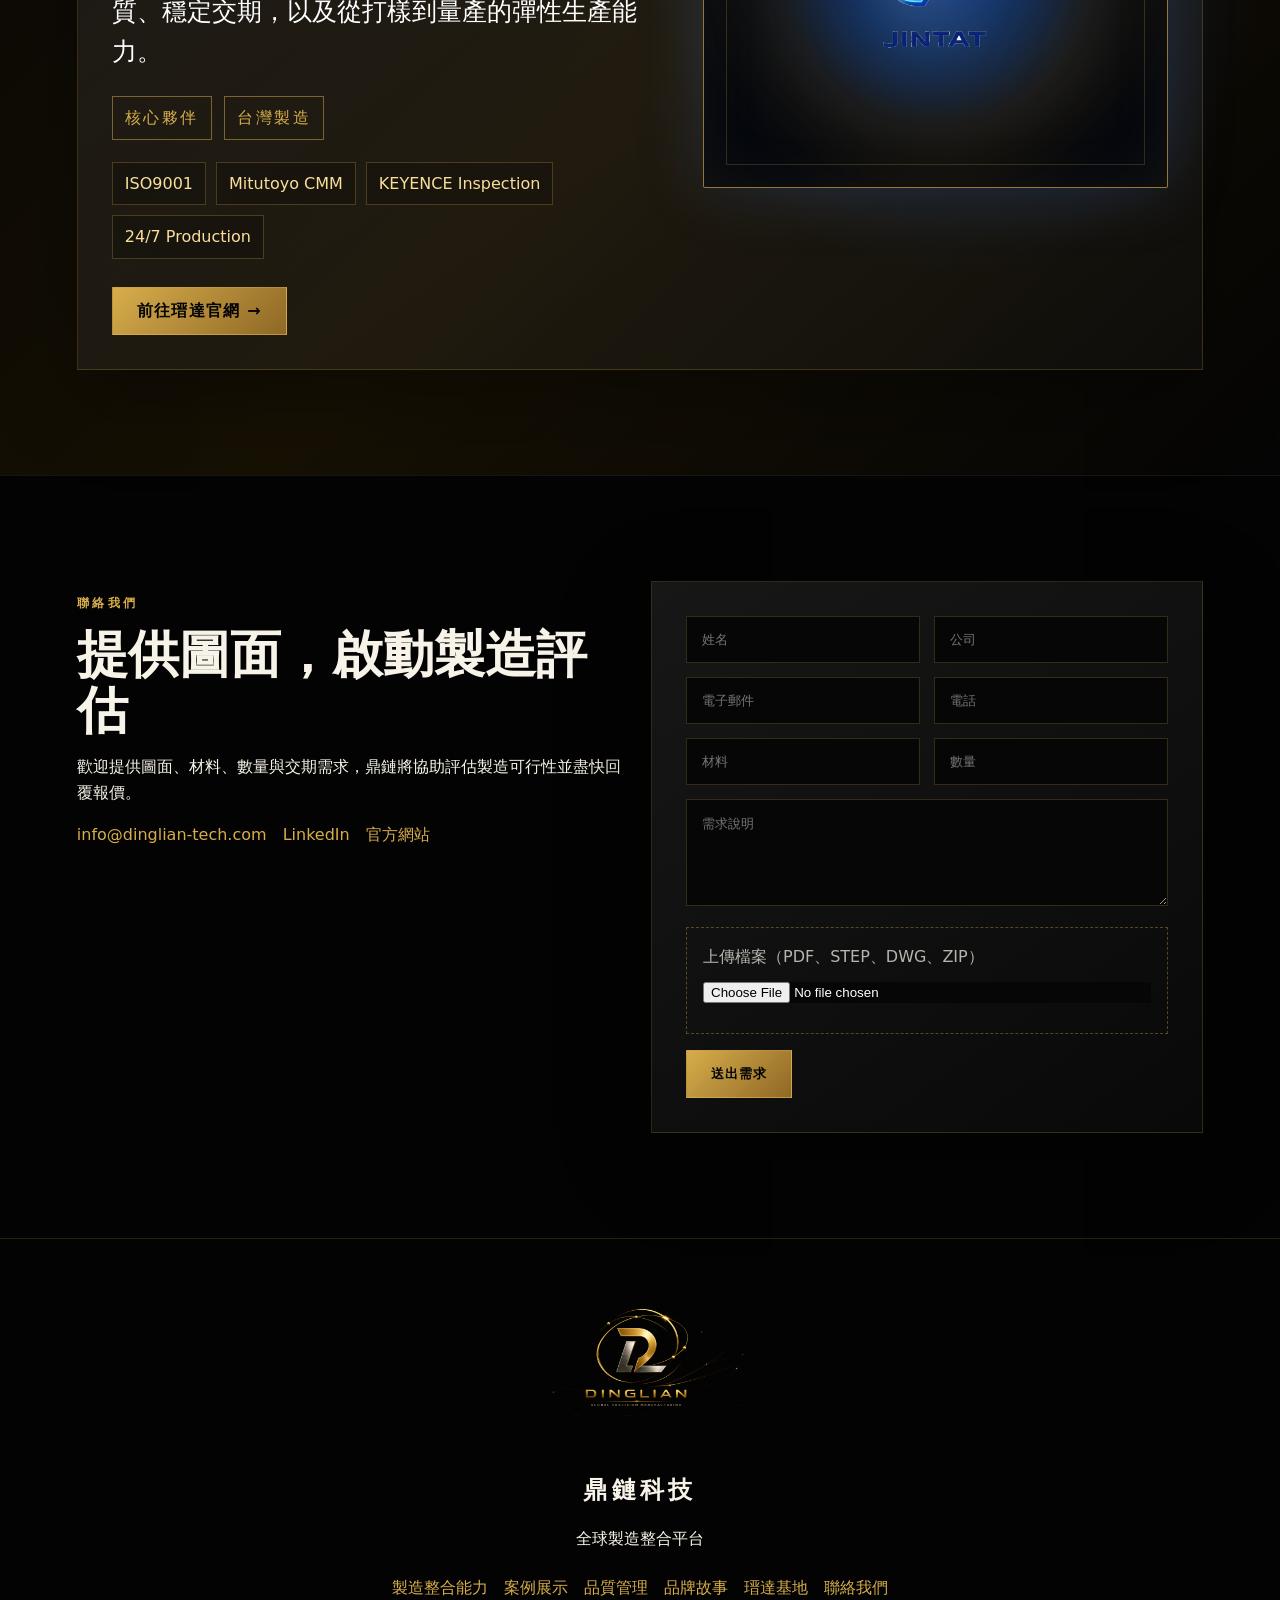
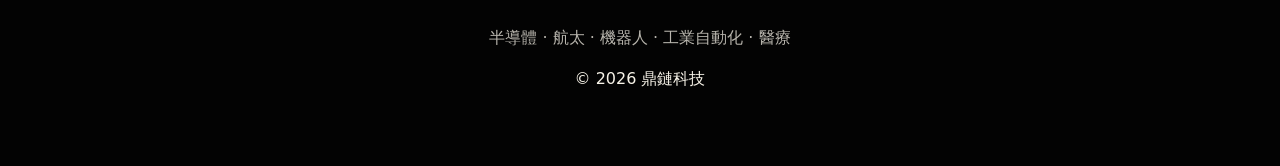
==== commit 299e5bdb: "Polish production navigation and Jintat content" ====
--- a/index.html
+++ b/index.html
@@ -223,12 +223,12 @@
         <div class="base-inner reveal">
           <div class="base-copy">
             <p class="eyebrow" data-i18n="base.label">核心製造基地</p>
-            <h2 data-i18n="base.name">瑨達工業</h2>
+            <h2 data-i18n="base.name">瑨達工業股份有限公司</h2>
             <p class="base-subtitle" data-i18n="base.subtitle">
-              鼎鏈科技核心製造夥伴
+              2005年成立的核心製造基地
             </p>
             <p class="base-statement" data-i18n-html="base.statement">
-              20年以上精密加工經驗，<br />支援樣品開發、小量生產與量產交付。
+              瑨達工業成立於2005年，專注於精密 CNC 車削、銑削、加工、檢驗與完整製造支援。<br />作為鼎鏈科技背後的製造基地，瑨達提供可靠品質、穩定交期，以及從打樣到量產的彈性生產能力。
             </p>
             <div class="base-meta">
               <span data-i18n="base.est">核心夥伴</span
--- a/styles.css
+++ b/styles.css
@@ -654,7 +654,7 @@
   }
   .nav-panel {
     position: absolute;
-    top: 82px;
+    top: 80px;
     left: 0;
     right: 0;
     background: #050505;
@@ -2808,7 +2808,7 @@
   }
 }
 
-/* Manufacturing Capabilities section */
+/* Capabilities section */
 .capabilities {
   background: #050505;
 }
@@ -3061,35 +3061,39 @@
 
 /* Final premium header/navigation refinement */
 .site-header {
-  background: linear-gradient(180deg, rgba(3, 3, 3, 0.86), rgba(3, 3, 3, 0.54));
-  border-bottom: 1px solid rgba(215, 173, 75, 0.08);
-  backdrop-filter: blur(14px);
+  background:
+    radial-gradient(circle at 18% 0%, rgba(215, 173, 75, 0.1), transparent 34%),
+    #000;
+  border-bottom: 1px solid rgba(215, 173, 75, 0.06);
+  backdrop-filter: blur(10px);
 }
 .site-header.scrolled {
-  background: rgba(3, 3, 3, 0.94);
-  border-bottom-color: rgba(215, 173, 75, 0.18);
+  background:
+    radial-gradient(circle at 18% 0%, rgba(215, 173, 75, 0.08), transparent 32%),
+    #000;
+  border-bottom-color: rgba(215, 173, 75, 0.1);
 }
 .navbar {
-  height: 82px;
+  height: 80px;
   display: flex;
   align-items: center;
   justify-content: space-between;
-  gap: clamp(22px, 3vw, 42px);
-  padding: 0 clamp(24px, 4vw, 72px);
+  gap: clamp(28px, 3.4vw, 54px);
+  padding: 0 clamp(28px, 4vw, 76px);
 }
 .brand {
-  flex: 0 0 clamp(210px, 20vw, 292px);
-  min-width: 210px;
+  flex: 0 0 260px;
+  min-width: 260px;
   display: flex;
   align-items: center;
-  gap: 16px;
+  gap: 18px;
   letter-spacing: 0.12em;
   white-space: nowrap;
 }
 .brand img,
 .brand img.hero-logo {
   width: auto;
-  height: 52px;
+  height: 60px;
   max-width: none;
   flex: 0 0 auto;
   object-fit: contain;
@@ -3119,10 +3123,10 @@
   display: flex;
   align-items: center;
   justify-content: flex-end;
-  gap: 28px;
+  gap: 30px;
   font-size: 14px;
-  font-weight: 600;
-  letter-spacing: 0.04em;
+  font-weight: 500;
+  letter-spacing: 0.05em;
 }
 .nav-panel a,
 .language-switcher,
@@ -3131,8 +3135,8 @@
 }
 .nav-panel > a:not(.quote-link) {
   position: relative;
-  color: rgba(247, 243, 232, 0.78);
-  padding: 30px 0 27px;
+  color: rgba(255, 255, 255, 0.9);
+  padding: 29px 0 28px;
   line-height: 1;
   transition: color 0.22s ease;
 }
@@ -3141,7 +3145,7 @@
   position: absolute;
   left: 0;
   right: 0;
-  bottom: 22px;
+  bottom: 23px;
   height: 1px;
   background: linear-gradient(90deg, transparent, var(--gold), transparent);
   transform: scaleX(0);
@@ -3161,8 +3165,8 @@
   align-items: center;
   justify-content: center;
   border: 1px solid rgba(215, 173, 75, 0.78);
-  border-radius: 999px;
-  padding: 0 22px;
+  border-radius: 4px;
+  padding: 0 24px;
   color: var(--gold) !important;
   line-height: 1;
   transition: background 0.22s ease, color 0.22s ease, border-color 0.22s ease, box-shadow 0.22s ease;
@@ -3186,7 +3190,7 @@
   padding: 0;
   border: 0;
   background: transparent;
-  color: rgba(247, 243, 232, 0.62);
+  color: rgba(255, 255, 255, 0.9);
   font: inherit;
   cursor: pointer;
   transition: color 0.2s ease;
@@ -3201,8 +3205,8 @@
     padding-inline: clamp(20px, 2.4vw, 34px);
   }
   .brand {
-    flex-basis: 238px;
-    min-width: 238px;
+    flex-basis: 248px;
+    min-width: 248px;
   }
   .nav-panel {
     gap: 18px;
@@ -3212,7 +3216,7 @@
     padding-inline: 18px;
   }
 }
-@media (max-width: 1120px) {
+@media (max-width: 1150px) {
   .nav-toggle {
     display: inline-flex;
     align-items: center;
@@ -3227,7 +3231,7 @@
   }
   .nav-panel {
     position: fixed;
-    top: 82px;
+    top: 80px;
     left: 0;
     right: 0;
     bottom: 0;
@@ -3269,7 +3273,7 @@
   }
   .brand img,
   .brand img.hero-logo {
-    height: 48px;
+    height: 52px;
   }
   .brand span {
     display: none;
@@ -3278,7 +3282,7 @@
     top: 76px;
   }
 }
-@media (max-width: 1120px) {
+@media (max-width: 1150px) {
   .aero-page .nav-toggle {
     display: inline-flex !important;
     align-items: center;
@@ -3286,7 +3290,7 @@
   }
   .aero-page .nav-panel {
     position: fixed !important;
-    top: 82px !important;
+    top: 80px !important;
     left: 0 !important;
     right: 0 !important;
     bottom: 0 !important;
